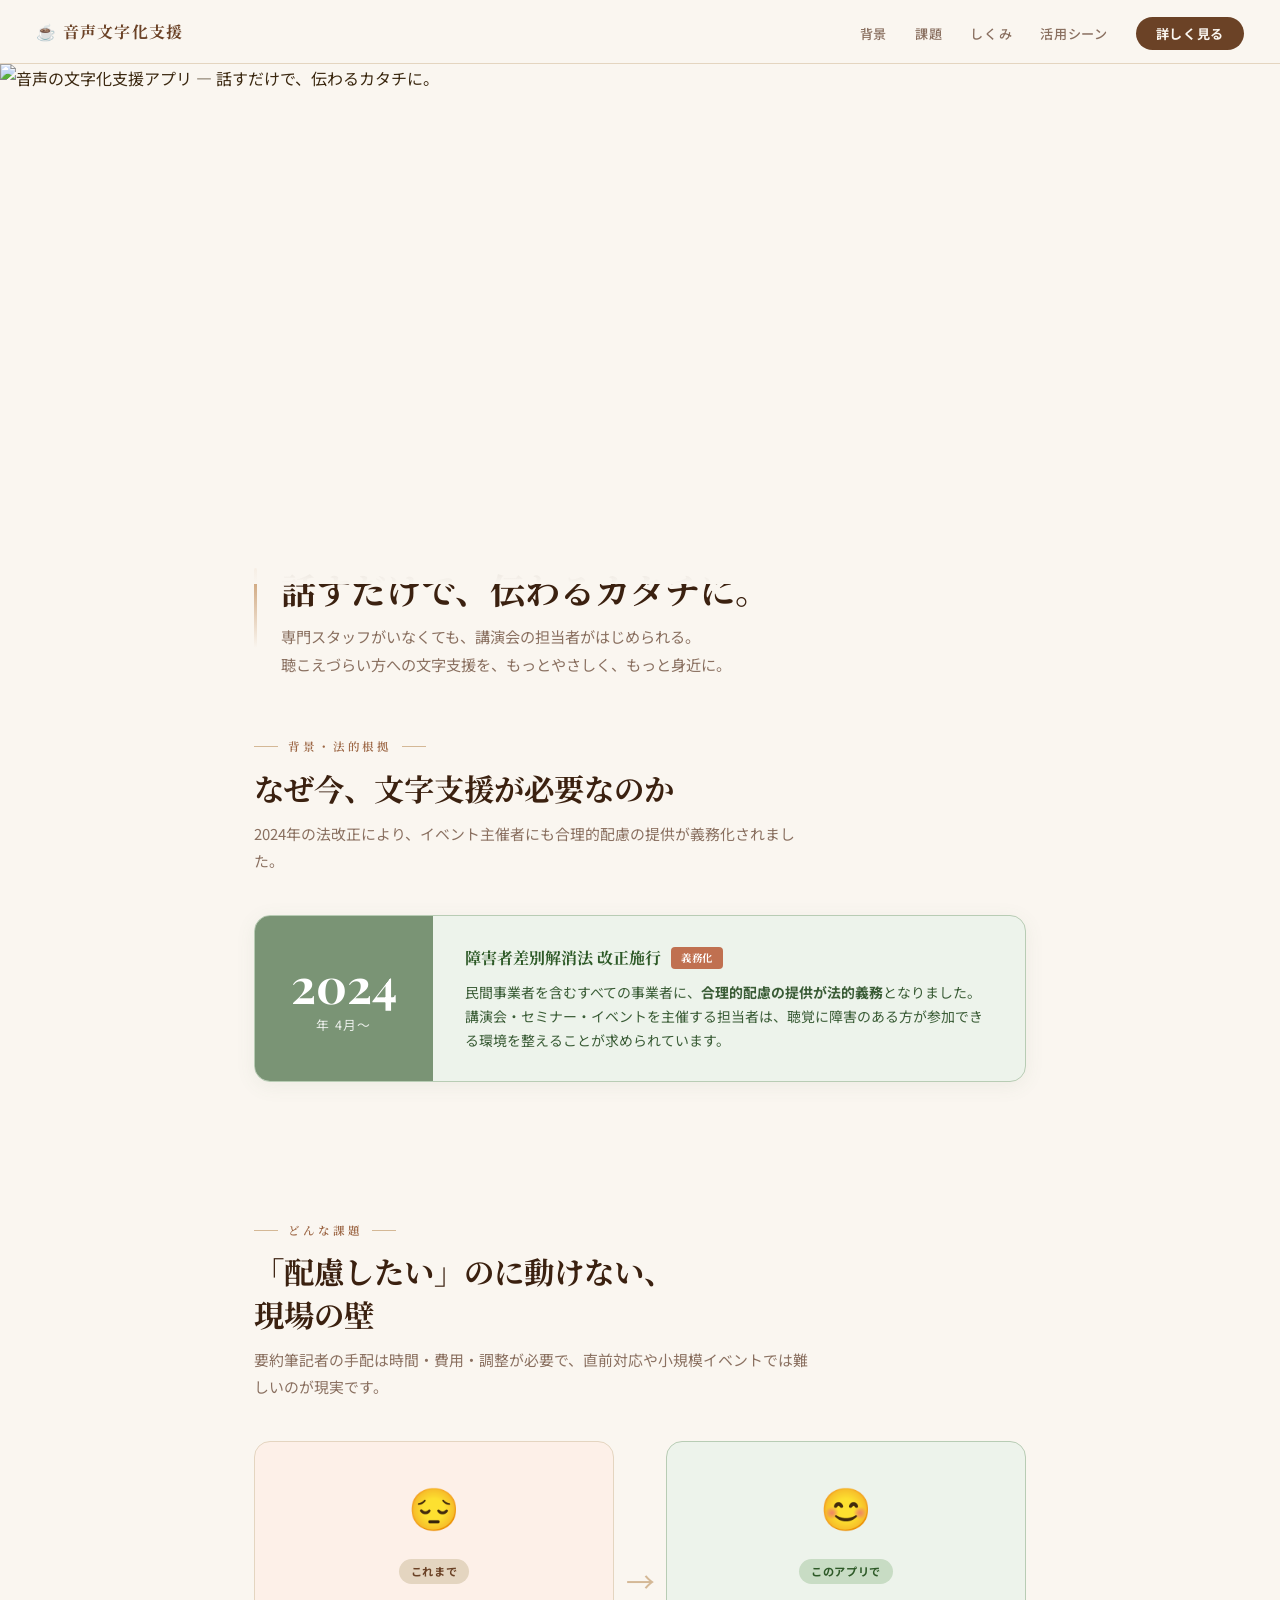
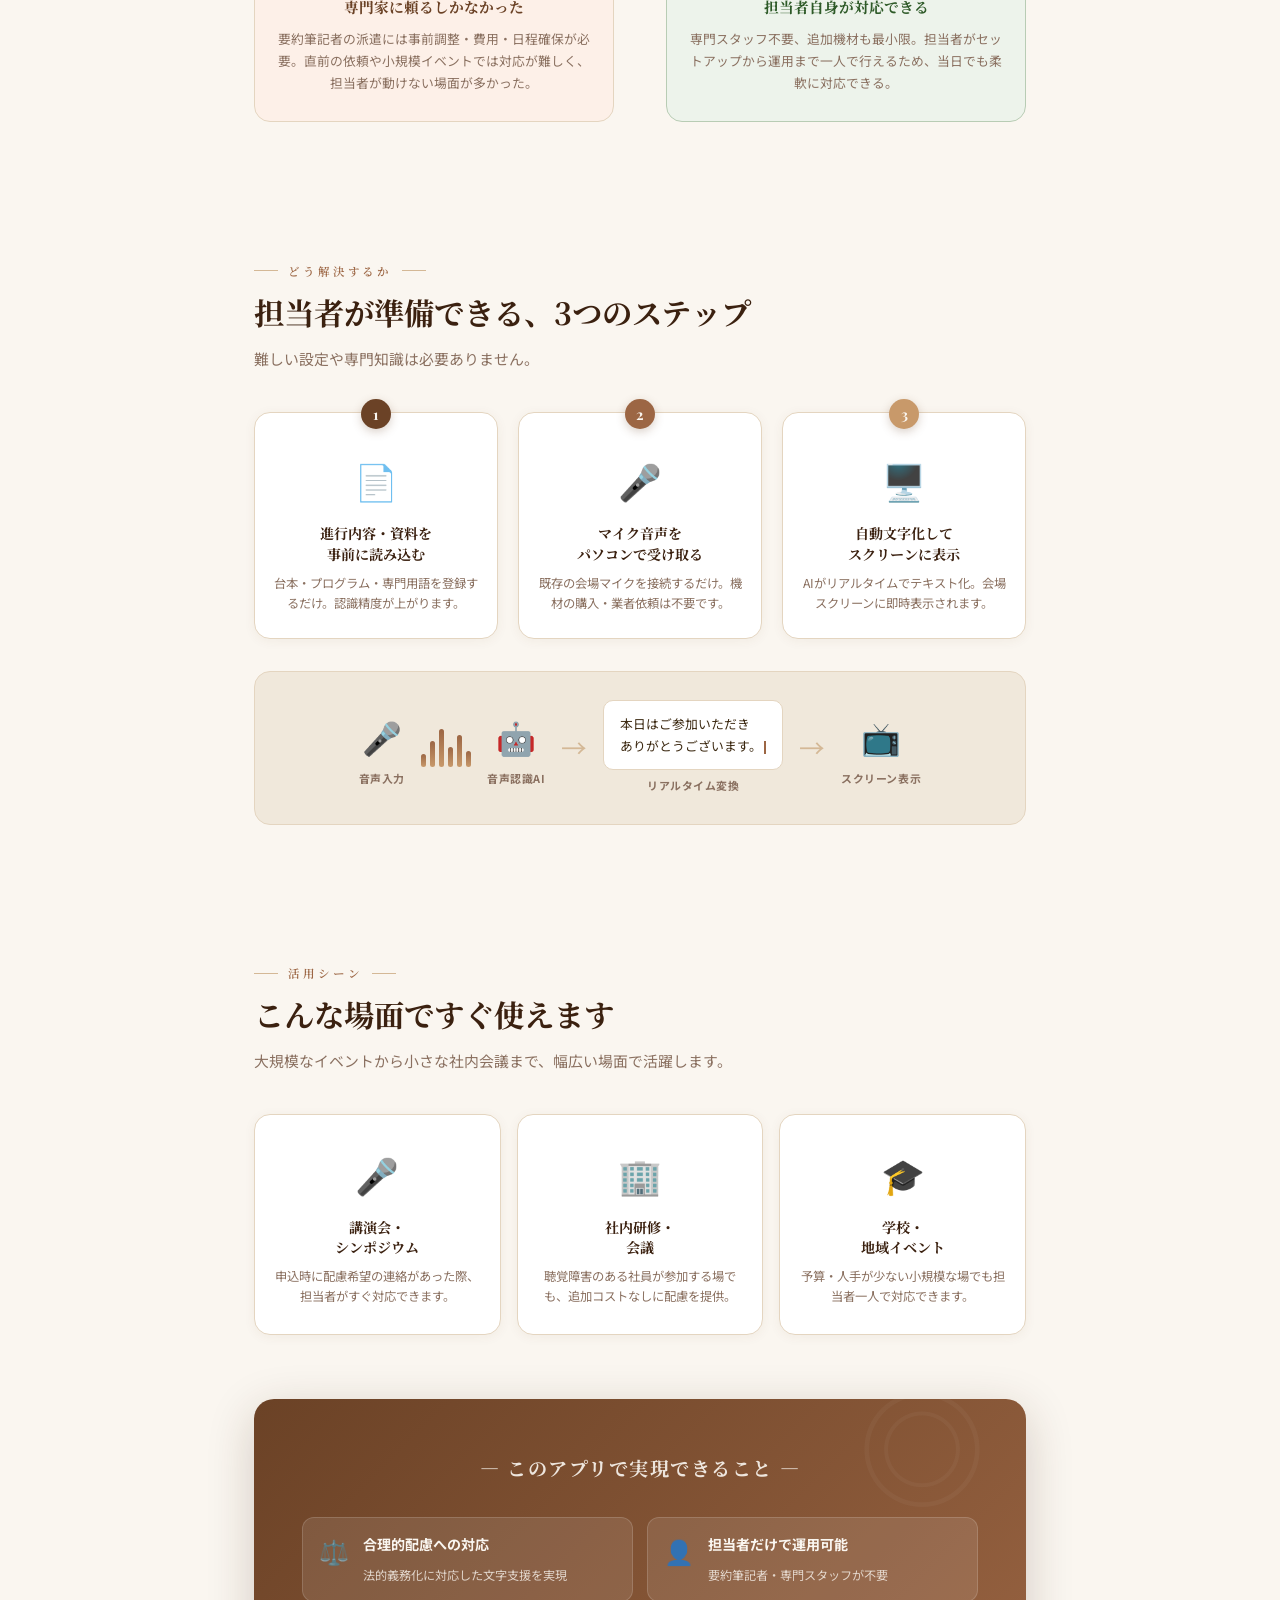
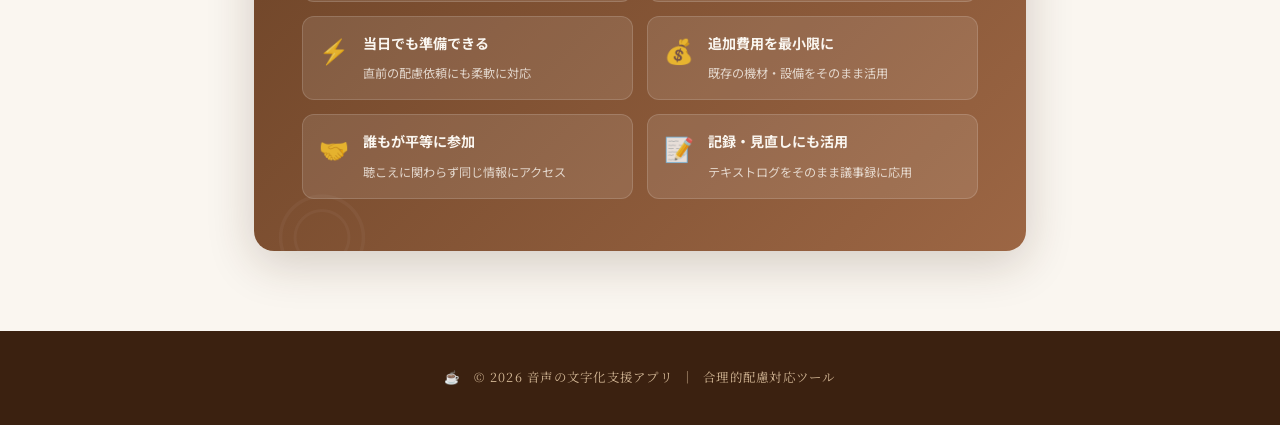
==== index.html @ 854b60ec "Fix: ヒーロー画像を差し替え・高さ制限・キャプション追加でバランス改善" ====
<!DOCTYPE html>
<html lang="ja">
<head>
  <meta charset="UTF-8">
  <meta name="viewport" content="width=device-width, initial-scale=1.0">
  <title>音声の文字化支援アプリ</title>
  <style>
    @import url('https://fonts.googleapis.com/css2?family=Noto+Serif+JP:wght@400;600;700&family=Noto+Sans+JP:wght@400;500;700&family=Playfair+Display:wght@700&display=swap');

    * { margin: 0; padding: 0; box-sizing: border-box; }

    :root {
      --brown:    #6b4226;
      --brown-m:  #9c6644;
      --brown-l:  #c8996a;
      --cream:    #faf6f0;
      --cream-d:  #f0e8db;
      --cream-dd: #e4d5c0;
      --latte:    #d4b896;
      --espresso: #3b2110;
      --sage:     #7a9475;
      --sage-l:   #edf3eb;
      --terracotta: #c07050;
      --text:     #3b2810;
      --sub:      #8a7060;
      --bg:       #faf6f0;
    }

    html { scroll-behavior: smooth; }

    body {
      font-family: 'Noto Sans JP', sans-serif;
      background: var(--bg);
      color: var(--text);
      line-height: 1.75;
    }

    /* ===== ナビ ===== */
    nav {
      position: fixed;
      top: 0; left: 0; right: 0;
      z-index: 100;
      background: rgba(250,246,240,0.92);
      backdrop-filter: blur(12px);
      border-bottom: 1px solid var(--cream-dd);
      padding: 0 36px;
      height: 64px;
      display: flex;
      align-items: center;
      justify-content: space-between;
    }
    .nav-logo {
      font-family: 'Noto Serif JP', serif;
      font-size: 1rem;
      font-weight: 700;
      color: var(--brown);
      letter-spacing: 0.08em;
    }
    .nav-links {
      display: flex;
      gap: 28px;
      list-style: none;
    }
    .nav-links a {
      text-decoration: none;
      font-size: 0.82rem;
      font-weight: 500;
      color: var(--sub);
      letter-spacing: 0.05em;
      transition: color 0.2s;
    }
    .nav-links a:hover { color: var(--brown); }
    .nav-cta {
      background: var(--brown) !important;
      color: var(--cream) !important;
      padding: 7px 20px;
      border-radius: 20px;
      font-weight: 700 !important;
      transition: background 0.2s !important;
    }
    .nav-cta:hover { background: var(--espresso) !important; }

    /* ===== ヒーロー ===== */
    .hero {
      margin-top: 64px;
      position: relative;
      width: 100%;
      max-height: 520px;
      overflow: hidden;
    }
    .hero-img {
      width: 100%;
      height: 520px;
      display: block;
      object-fit: cover;
      object-position: center top;
    }
    .hero::after {
      content: '';
      position: absolute;
      bottom: 0; left: 0; right: 0;
      height: 180px;
      background: linear-gradient(to bottom, transparent 0%, var(--bg) 100%);
      pointer-events: none;
    }

    /* ===== ヒーロー直下のリード文 ===== */
    .hero-caption {
      max-width: 820px;
      margin: -20px auto 0;
      padding: 0 24px 48px;
      display: flex;
      align-items: flex-start;
      gap: 24px;
    }
    .hero-caption-line {
      width: 3px;
      height: 80px;
      background: linear-gradient(180deg, var(--brown-l), transparent);
      flex-shrink: 0;
      margin-top: 4px;
      border-radius: 2px;
    }
    .hero-caption-text {}
    .hero-caption-text h2 {
      font-family: 'Noto Serif JP', serif;
      font-size: clamp(1.5rem, 4vw, 2.2rem);
      font-weight: 700;
      color: var(--espresso);
      line-height: 1.4;
      margin-bottom: 10px;
    }
    .hero-caption-text p {
      font-size: 0.95rem;
      color: var(--sub);
      line-height: 1.8;
      max-width: 540px;
    }

    /* ===== コーヒーリング 区切り ===== */
    .divider {
      text-align: center;
      margin: 0 auto 8px;
      color: var(--latte);
      font-size: 1.4rem;
      letter-spacing: 0.5em;
    }

    /* ===== セクション共通 ===== */
    section {
      max-width: 820px;
      margin: 0 auto;
      padding: 64px 24px;
    }
    .section-eyebrow {
      display: inline-flex;
      align-items: center;
      gap: 10px;
      font-family: 'Noto Serif JP', serif;
      font-size: 0.72rem;
      font-weight: 600;
      letter-spacing: 0.25em;
      color: var(--brown-m);
      margin-bottom: 10px;
    }
    .section-eyebrow::before,
    .section-eyebrow::after {
      content: '';
      display: block;
      width: 24px; height: 1px;
      background: var(--latte);
    }
    .section-title {
      font-family: 'Noto Serif JP', serif;
      font-size: clamp(1.4rem, 3vw, 1.9rem);
      font-weight: 700;
      line-height: 1.4;
      margin-bottom: 12px;
      color: var(--espresso);
    }
    .section-lead {
      font-size: 0.93rem;
      color: var(--sub);
      max-width: 560px;
      margin-bottom: 40px;
      line-height: 1.8;
    }

    /* ===== 法律バナー ===== */
    #law { padding-top: 0; }

    .law-banner {
      background: var(--sage-l);
      border: 1.5px solid #b8ccb4;
      border-radius: 16px;
      overflow: hidden;
      display: flex;
      box-shadow: 0 4px 20px rgba(90,110,85,0.08);
    }
    .law-year {
      background: var(--sage);
      color: #fff;
      padding: 32px 36px;
      text-align: center;
      flex-shrink: 0;
      display: flex;
      flex-direction: column;
      align-items: center;
      justify-content: center;
    }
    .law-year .yr { font-family: 'Playfair Display', serif; font-size: 3rem; font-weight: 700; line-height: 1; }
    .law-year .mo { font-size: 0.8rem; opacity: 0.85; margin-top: 6px; letter-spacing: 0.1em; }
    .law-body { padding: 28px 32px; }
    .law-body h3 {
      font-family: 'Noto Serif JP', serif;
      font-size: 1rem;
      font-weight: 700;
      color: #2e5a28;
      margin-bottom: 8px;
      display: flex;
      align-items: center;
      gap: 10px;
      flex-wrap: wrap;
    }
    .badge {
      display: inline-block;
      background: var(--terracotta);
      color: #fff;
      font-size: 0.65rem;
      font-weight: 700;
      padding: 2px 10px;
      border-radius: 4px;
      letter-spacing: 0.05em;
    }
    .law-body p { font-size: 0.87rem; color: #3a5c36; line-height: 1.75; }

    /* ===== 課題 比較 ===== */
    .compare-wrap {
      display: grid;
      grid-template-columns: 1fr 52px 1fr;
      align-items: center;
    }
    .cmp-box {
      border-radius: 16px;
      padding: 28px 22px;
      text-align: center;
    }
    .cmp-box.before {
      background: #fdf0e8;
      border: 1.5px solid var(--cream-dd);
    }
    .cmp-box.after {
      background: var(--sage-l);
      border: 1.5px solid #b8ccb4;
    }
    .cmp-box .icon { font-size: 2.6rem; margin-bottom: 12px; }
    .cmp-tag {
      display: inline-block;
      font-size: 0.7rem;
      font-weight: 700;
      padding: 3px 12px;
      border-radius: 20px;
      margin-bottom: 10px;
      letter-spacing: 0.05em;
    }
    .cmp-box.before .cmp-tag { background: var(--cream-dd); color: var(--brown); }
    .cmp-box.after  .cmp-tag { background: #c8dcc4; color: #2e5a28; }
    .cmp-box h3 {
      font-family: 'Noto Serif JP', serif;
      font-size: 0.92rem;
      font-weight: 700;
      margin-bottom: 8px;
    }
    .cmp-box.before h3 { color: var(--brown); }
    .cmp-box.after  h3 { color: #2e5a28; }
    .cmp-box p { font-size: 0.8rem; color: var(--sub); line-height: 1.7; }
    .cmp-arrow { text-align: center; font-size: 1.8rem; color: var(--latte); }

    /* ===== 3ステップ ===== */
    .steps {
      display: grid;
      grid-template-columns: repeat(3, 1fr);
      gap: 20px;
      margin-bottom: 32px;
    }
    .step-card {
      background: #fff;
      border: 1px solid var(--cream-dd);
      border-radius: 16px;
      padding: 32px 18px 24px;
      text-align: center;
      position: relative;
      box-shadow: 0 2px 12px rgba(107,66,38,0.06);
    }
    .step-num {
      position: absolute;
      top: -14px; left: 50%;
      transform: translateX(-50%);
      width: 30px; height: 30px;
      border-radius: 50%;
      background: var(--brown);
      color: var(--cream);
      display: flex; align-items: center; justify-content: center;
      font-family: 'Playfair Display', serif;
      font-size: 0.9rem;
      font-weight: 700;
      box-shadow: 0 3px 10px rgba(107,66,38,0.25);
    }
    .step-card.s2 .step-num { background: var(--brown-m); }
    .step-card.s3 .step-num { background: var(--brown-l); }
    .step-card .s-icon { font-size: 2.2rem; margin: 4px 0 12px; }
    .step-card h3 {
      font-family: 'Noto Serif JP', serif;
      font-size: 0.88rem;
      font-weight: 700;
      line-height: 1.5;
      margin-bottom: 8px;
      color: var(--espresso);
    }
    .step-card p { font-size: 0.77rem; color: var(--sub); line-height: 1.65; }

    /* 音声→テキスト ビジュアル */
    .voice-visual {
      background: var(--cream-d);
      border-radius: 16px;
      padding: 28px 20px;
      display: flex;
      align-items: center;
      justify-content: center;
      gap: 16px;
      border: 1px solid var(--cream-dd);
      flex-wrap: wrap;
    }
    .vv-block { text-align: center; }
    .vv-block .v-icon { font-size: 2rem; }
    .vv-label { font-size: 0.68rem; color: var(--sub); margin-top: 5px; font-weight: 700; letter-spacing: 0.05em; }
    .vv-wave {
      display: flex;
      align-items: flex-end;
      gap: 4px;
      height: 38px;
    }
    .vv-wave span {
      display: block; width: 5px;
      border-radius: 3px;
      background: linear-gradient(180deg, var(--brown-m), var(--brown-l));
      animation: wavebar 1.2s ease-in-out infinite;
    }
    .vv-wave span:nth-child(1){height:13px;animation-delay:0s}
    .vv-wave span:nth-child(2){height:26px;animation-delay:.12s}
    .vv-wave span:nth-child(3){height:38px;animation-delay:.24s}
    .vv-wave span:nth-child(4){height:20px;animation-delay:.36s}
    .vv-wave span:nth-child(5){height:32px;animation-delay:.48s}
    .vv-wave span:nth-child(6){height:16px;animation-delay:.60s}
    @keyframes wavebar {
      0%,100%{opacity:.3;transform:scaleY(.5)}
      50%{opacity:1;transform:scaleY(1)}
    }
    .vv-arrow { font-size: 1.6rem; color: var(--latte); }
    .vv-text {
      background: #fff;
      border-radius: 10px;
      padding: 12px 16px;
      border: 1px solid var(--cream-dd);
      font-size: 0.8rem;
      color: var(--text);
      line-height: 1.75;
      text-align: left;
      max-width: 190px;
    }
    .cursor {
      display: inline-block;
      width: 2px; height: 1em;
      background: var(--brown-m);
      margin-left: 2px;
      vertical-align: middle;
      animation: blink 1s step-end infinite;
    }
    @keyframes blink { 0%,100%{opacity:1} 50%{opacity:0} }

    /* ===== 活用シーン ===== */
    .scene-grid {
      display: grid;
      grid-template-columns: repeat(3, 1fr);
      gap: 16px;
    }
    .scene-card {
      background: #fff;
      border-radius: 16px;
      padding: 28px 18px;
      text-align: center;
      border: 1px solid var(--cream-dd);
      box-shadow: 0 2px 12px rgba(107,66,38,0.06);
      transition: transform 0.2s, box-shadow 0.2s;
    }
    .scene-card:hover {
      transform: translateY(-4px);
      box-shadow: 0 8px 28px rgba(107,66,38,0.12);
    }
    .scene-card .sc-icon { font-size: 2.2rem; margin-bottom: 12px; }
    .scene-card h3 {
      font-family: 'Noto Serif JP', serif;
      font-size: 0.88rem;
      font-weight: 700;
      margin-bottom: 8px;
      line-height: 1.45;
      color: var(--espresso);
    }
    .scene-card p { font-size: 0.77rem; color: var(--sub); line-height: 1.65; }

    /* ===== まとめ ===== */
    .summary {
      max-width: 820px;
      margin: 0 auto 80px;
      padding: 0 24px;
    }
    .summary-inner {
      background: linear-gradient(135deg, var(--brown) 0%, var(--brown-m) 100%);
      border-radius: 20px;
      padding: 52px 48px;
      color: var(--cream);
      box-shadow: 0 12px 48px rgba(59,33,16,0.2);
      position: relative;
      overflow: hidden;
    }
    /* コーヒーリング 装飾 */
    .summary-inner::before {
      content: '◎';
      position: absolute;
      top: -20px; right: 40px;
      font-size: 8rem;
      color: rgba(255,255,255,0.04);
      line-height: 1;
    }
    .summary-inner::after {
      content: '◎';
      position: absolute;
      bottom: -30px; left: 20px;
      font-size: 6rem;
      color: rgba(255,255,255,0.04);
      line-height: 1;
    }
    .summary-inner h2 {
      font-family: 'Noto Serif JP', serif;
      font-size: 1.2rem;
      font-weight: 700;
      text-align: center;
      margin-bottom: 32px;
      opacity: 0.9;
      letter-spacing: 0.08em;
    }
    .check-grid {
      display: grid;
      grid-template-columns: 1fr 1fr;
      gap: 14px;
    }
    .check-item {
      display: flex;
      gap: 14px;
      align-items: flex-start;
      background: rgba(255,255,255,0.1);
      border: 1px solid rgba(255,255,255,0.15);
      border-radius: 12px;
      padding: 14px 16px;
      transition: background 0.2s;
    }
    .check-item:hover { background: rgba(255,255,255,0.18); }
    .check-item .ci { font-size: 1.5rem; flex-shrink: 0; }
    .check-item strong { display: block; font-size: 0.88rem; font-weight: 700; margin-bottom: 2px; }
    .check-item span  { font-size: 0.76rem; opacity: 0.78; line-height: 1.55; }

    /* ===== フッター ===== */
    footer {
      background: var(--espresso);
      color: var(--latte);
      text-align: center;
      padding: 36px 20px;
      font-size: 0.78rem;
      letter-spacing: 0.1em;
      font-family: 'Noto Serif JP', serif;
    }

    /* ===== レスポンシブ ===== */
    @media (max-width: 600px) {
      .law-banner { flex-direction: column; }
      .compare-wrap { grid-template-columns: 1fr; }
      .cmp-arrow { transform: rotate(90deg); }
      .steps { grid-template-columns: 1fr; }
      .scene-grid { grid-template-columns: 1fr; }
      .check-grid { grid-template-columns: 1fr; }
      .summary-inner { padding: 36px 20px; }
      .nav-links { display: none; }
    }
  </style>
</head>
<body>

<!-- ナビ -->
<nav>
  <div class="nav-logo">☕ 音声文字化支援</div>
  <ul class="nav-links">
    <li><a href="#law">背景</a></li>
    <li><a href="#problem">課題</a></li>
    <li><a href="#how">しくみ</a></li>
    <li><a href="#scene">活用シーン</a></li>
    <li><a href="#summary" class="nav-cta">詳しく見る</a></li>
  </ul>
</nav>

<!-- ヒーロー画像 -->
<div class="hero">
  <img class="hero-img" src="hero.png" alt="音声の文字化支援アプリ — 話すだけで、伝わるカタチに。">
</div>

<!-- ヒーロー直下リード -->
<div class="hero-caption">
  <div class="hero-caption-line"></div>
  <div class="hero-caption-text">
    <h2>話すだけで、伝わるカタチに。</h2>
    <p>専門スタッフがいなくても、講演会の担当者がはじめられる。<br>聴こえづらい方への文字支援を、もっとやさしく、もっと身近に。</p>
  </div>
</div>

<!-- ① 法律 -->
<section id="law">
  <div class="section-eyebrow">背景・法的根拠</div>
  <h2 class="section-title">なぜ今、文字支援が必要なのか</h2>
  <p class="section-lead">2024年の法改正により、イベント主催者にも合理的配慮の提供が義務化されました。</p>

  <div class="law-banner">
    <div class="law-year">
      <span class="yr">2024</span>
      <span class="mo">年 4月〜</span>
    </div>
    <div class="law-body">
      <h3>障害者差別解消法 改正施行 <span class="badge">義務化</span></h3>
      <p>民間事業者を含むすべての事業者に、<strong>合理的配慮の提供が法的義務</strong>となりました。講演会・セミナー・イベントを主催する担当者は、聴覚に障害のある方が参加できる環境を整えることが求められています。</p>
    </div>
  </div>
</section>

<!-- ② 課題 -->
<section id="problem">
  <div class="section-eyebrow">どんな課題</div>
  <h2 class="section-title">「配慮したい」のに動けない、<br>現場の壁</h2>
  <p class="section-lead">要約筆記者の手配は時間・費用・調整が必要で、直前対応や小規模イベントでは難しいのが現実です。</p>

  <div class="compare-wrap">
    <div class="cmp-box before">
      <div class="icon">😔</div>
      <span class="cmp-tag">これまで</span>
      <h3>専門家に頼るしかなかった</h3>
      <p>要約筆記者の派遣には事前調整・費用・日程確保が必要。直前の依頼や小規模イベントでは対応が難しく、担当者が動けない場面が多かった。</p>
    </div>
    <div class="cmp-arrow">→</div>
    <div class="cmp-box after">
      <div class="icon">😊</div>
      <span class="cmp-tag">このアプリで</span>
      <h3>担当者自身が対応できる</h3>
      <p>専門スタッフ不要、追加機材も最小限。担当者がセットアップから運用まで一人で行えるため、当日でも柔軟に対応できる。</p>
    </div>
  </div>
</section>

<!-- ③ しくみ -->
<section id="how">
  <div class="section-eyebrow">どう解決するか</div>
  <h2 class="section-title">担当者が準備できる、3つのステップ</h2>
  <p class="section-lead">難しい設定や専門知識は必要ありません。</p>

  <div class="steps">
    <div class="step-card s1">
      <div class="step-num">1</div>
      <div class="s-icon">📄</div>
      <h3>進行内容・資料を<br>事前に読み込む</h3>
      <p>台本・プログラム・専門用語を登録するだけ。認識精度が上がります。</p>
    </div>
    <div class="step-card s2">
      <div class="step-num">2</div>
      <div class="s-icon">🎤</div>
      <h3>マイク音声を<br>パソコンで受け取る</h3>
      <p>既存の会場マイクを接続するだけ。機材の購入・業者依頼は不要です。</p>
    </div>
    <div class="step-card s3">
      <div class="step-num">3</div>
      <div class="s-icon">🖥️</div>
      <h3>自動文字化して<br>スクリーンに表示</h3>
      <p>AIがリアルタイムでテキスト化。会場スクリーンに即時表示されます。</p>
    </div>
  </div>

  <div class="voice-visual">
    <div class="vv-block">
      <div class="v-icon">🎤</div>
      <div class="vv-label">音声入力</div>
    </div>
    <div class="vv-wave">
      <span></span><span></span><span></span><span></span><span></span><span></span>
    </div>
    <div class="vv-block">
      <div class="v-icon">🤖</div>
      <div class="vv-label">音声認識AI</div>
    </div>
    <div class="vv-arrow">→</div>
    <div class="vv-block">
      <div class="vv-text">
        本日はご参加いただき<br>ありがとうございます。<span class="cursor"></span>
      </div>
      <div class="vv-label" style="text-align:center;margin-top:6px;">リアルタイム変換</div>
    </div>
    <div class="vv-arrow">→</div>
    <div class="vv-block">
      <div class="v-icon">📺</div>
      <div class="vv-label">スクリーン表示</div>
    </div>
  </div>
</section>

<!-- ④ 活用シーン -->
<section id="scene">
  <div class="section-eyebrow">活用シーン</div>
  <h2 class="section-title">こんな場面ですぐ使えます</h2>
  <p class="section-lead">大規模なイベントから小さな社内会議まで、幅広い場面で活躍します。</p>

  <div class="scene-grid">
    <div class="scene-card">
      <div class="sc-icon">🎤</div>
      <h3>講演会・<br>シンポジウム</h3>
      <p>申込時に配慮希望の連絡があった際、担当者がすぐ対応できます。</p>
    </div>
    <div class="scene-card">
      <div class="sc-icon">🏢</div>
      <h3>社内研修・<br>会議</h3>
      <p>聴覚障害のある社員が参加する場でも、追加コストなしに配慮を提供。</p>
    </div>
    <div class="scene-card">
      <div class="sc-icon">🎓</div>
      <h3>学校・<br>地域イベント</h3>
      <p>予算・人手が少ない小規模な場でも担当者一人で対応できます。</p>
    </div>
  </div>
</section>

<!-- ⑤ まとめ -->
<div class="summary" id="summary">
  <div class="summary-inner">
    <h2>— このアプリで実現できること —</h2>
    <div class="check-grid">
      <div class="check-item">
        <span class="ci">⚖️</span>
        <div>
          <strong>合理的配慮への対応</strong>
          <span>法的義務化に対応した文字支援を実現</span>
        </div>
      </div>
      <div class="check-item">
        <span class="ci">👤</span>
        <div>
          <strong>担当者だけで運用可能</strong>
          <span>要約筆記者・専門スタッフが不要</span>
        </div>
      </div>
      <div class="check-item">
        <span class="ci">⚡</span>
        <div>
          <strong>当日でも準備できる</strong>
          <span>直前の配慮依頼にも柔軟に対応</span>
        </div>
      </div>
      <div class="check-item">
        <span class="ci">💰</span>
        <div>
          <strong>追加費用を最小限に</strong>
          <span>既存の機材・設備をそのまま活用</span>
        </div>
      </div>
      <div class="check-item">
        <span class="ci">🤝</span>
        <div>
          <strong>誰もが平等に参加</strong>
          <span>聴こえに関わらず同じ情報にアクセス</span>
        </div>
      </div>
      <div class="check-item">
        <span class="ci">📝</span>
        <div>
          <strong>記録・見直しにも活用</strong>
          <span>テキストログをそのまま議事録に応用</span>
        </div>
      </div>
    </div>
  </div>
</div>

<footer>
  ☕ &nbsp; © 2026 音声の文字化支援アプリ &nbsp;｜&nbsp; 合理的配慮対応ツール
</footer>

</body>
</html>
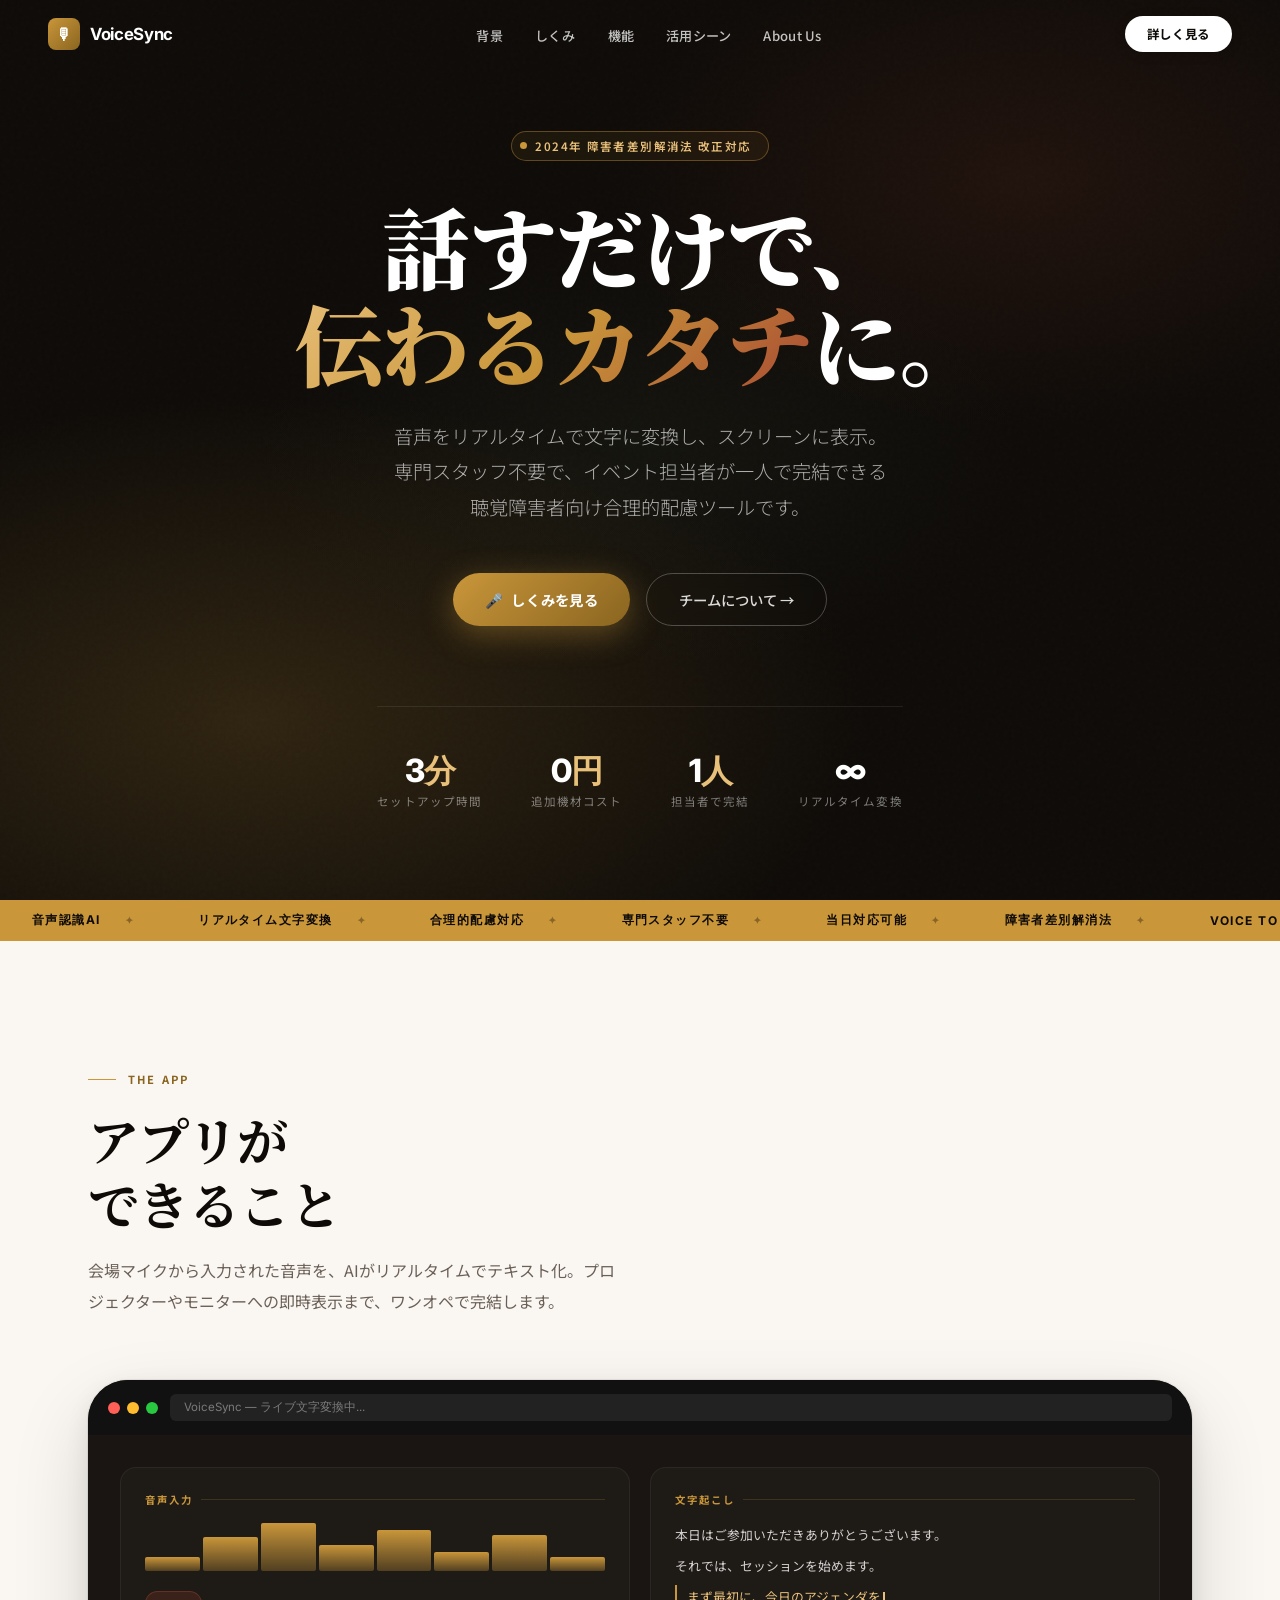
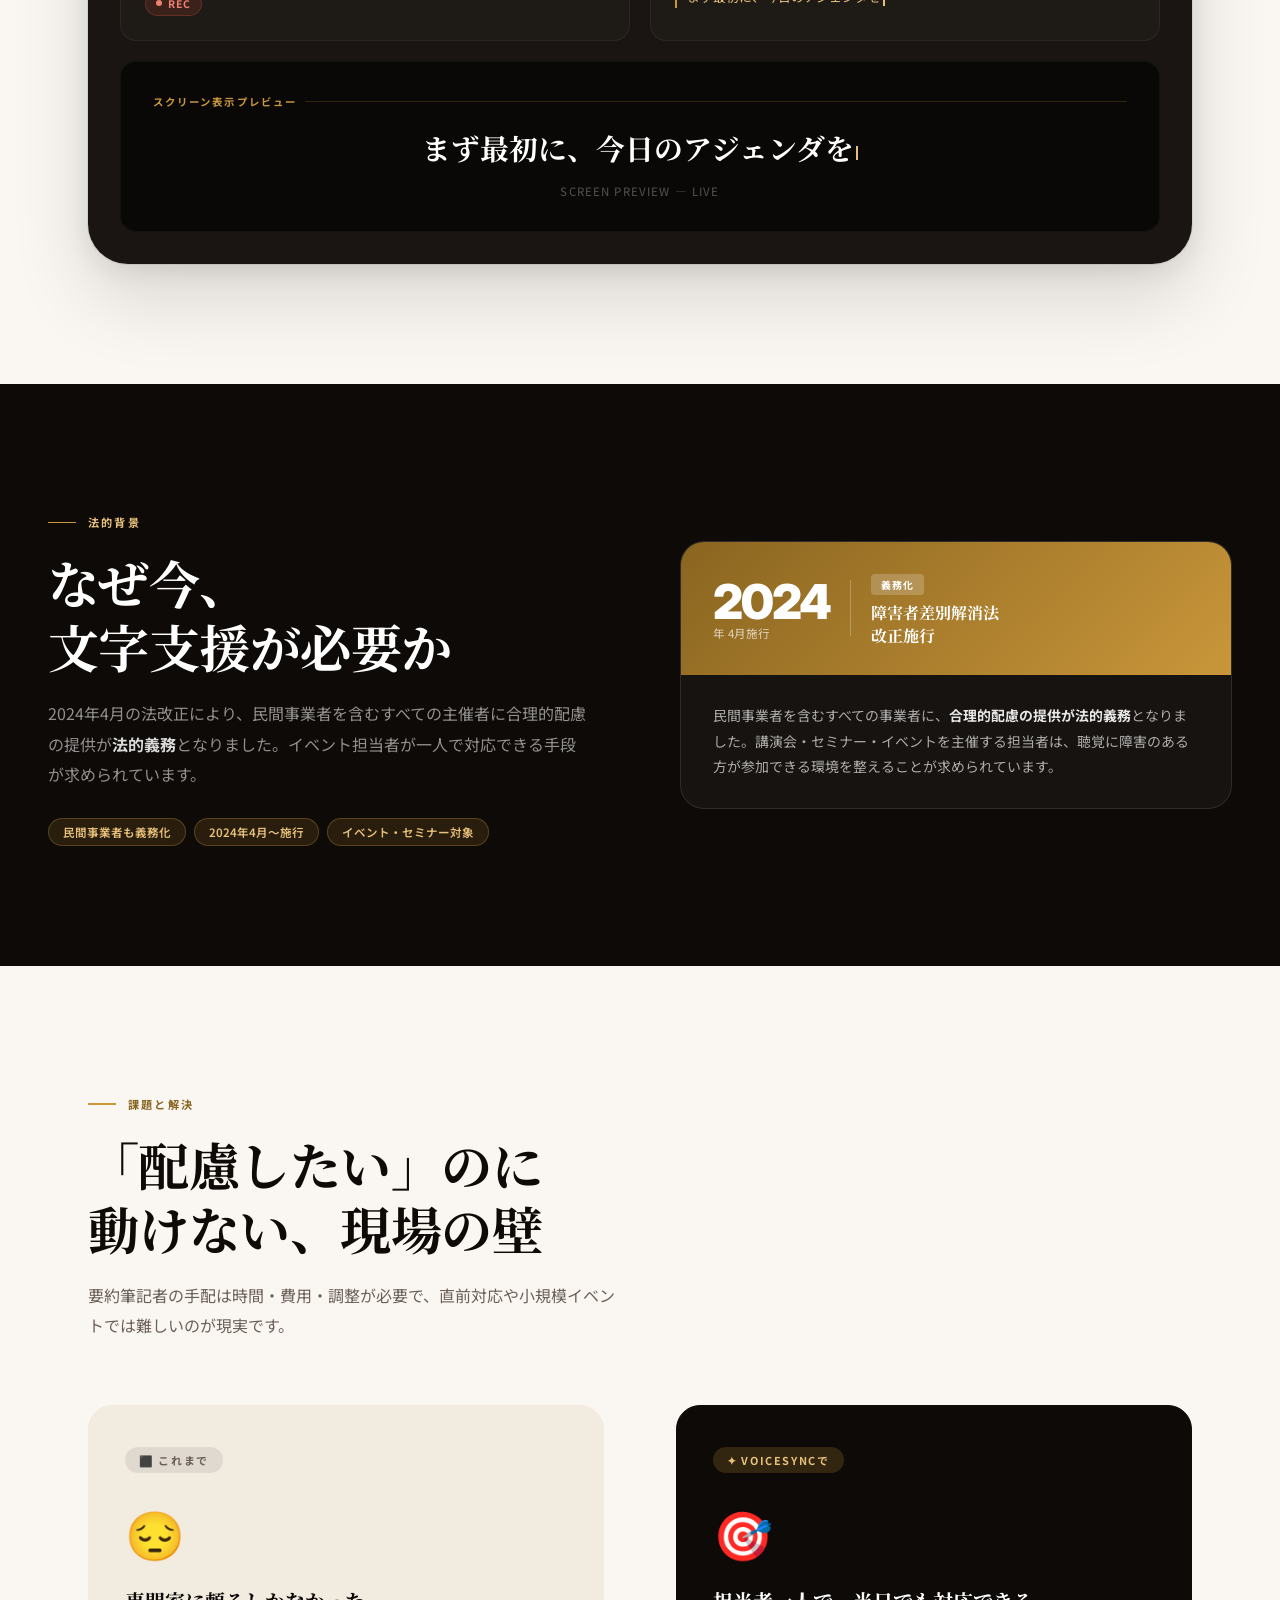
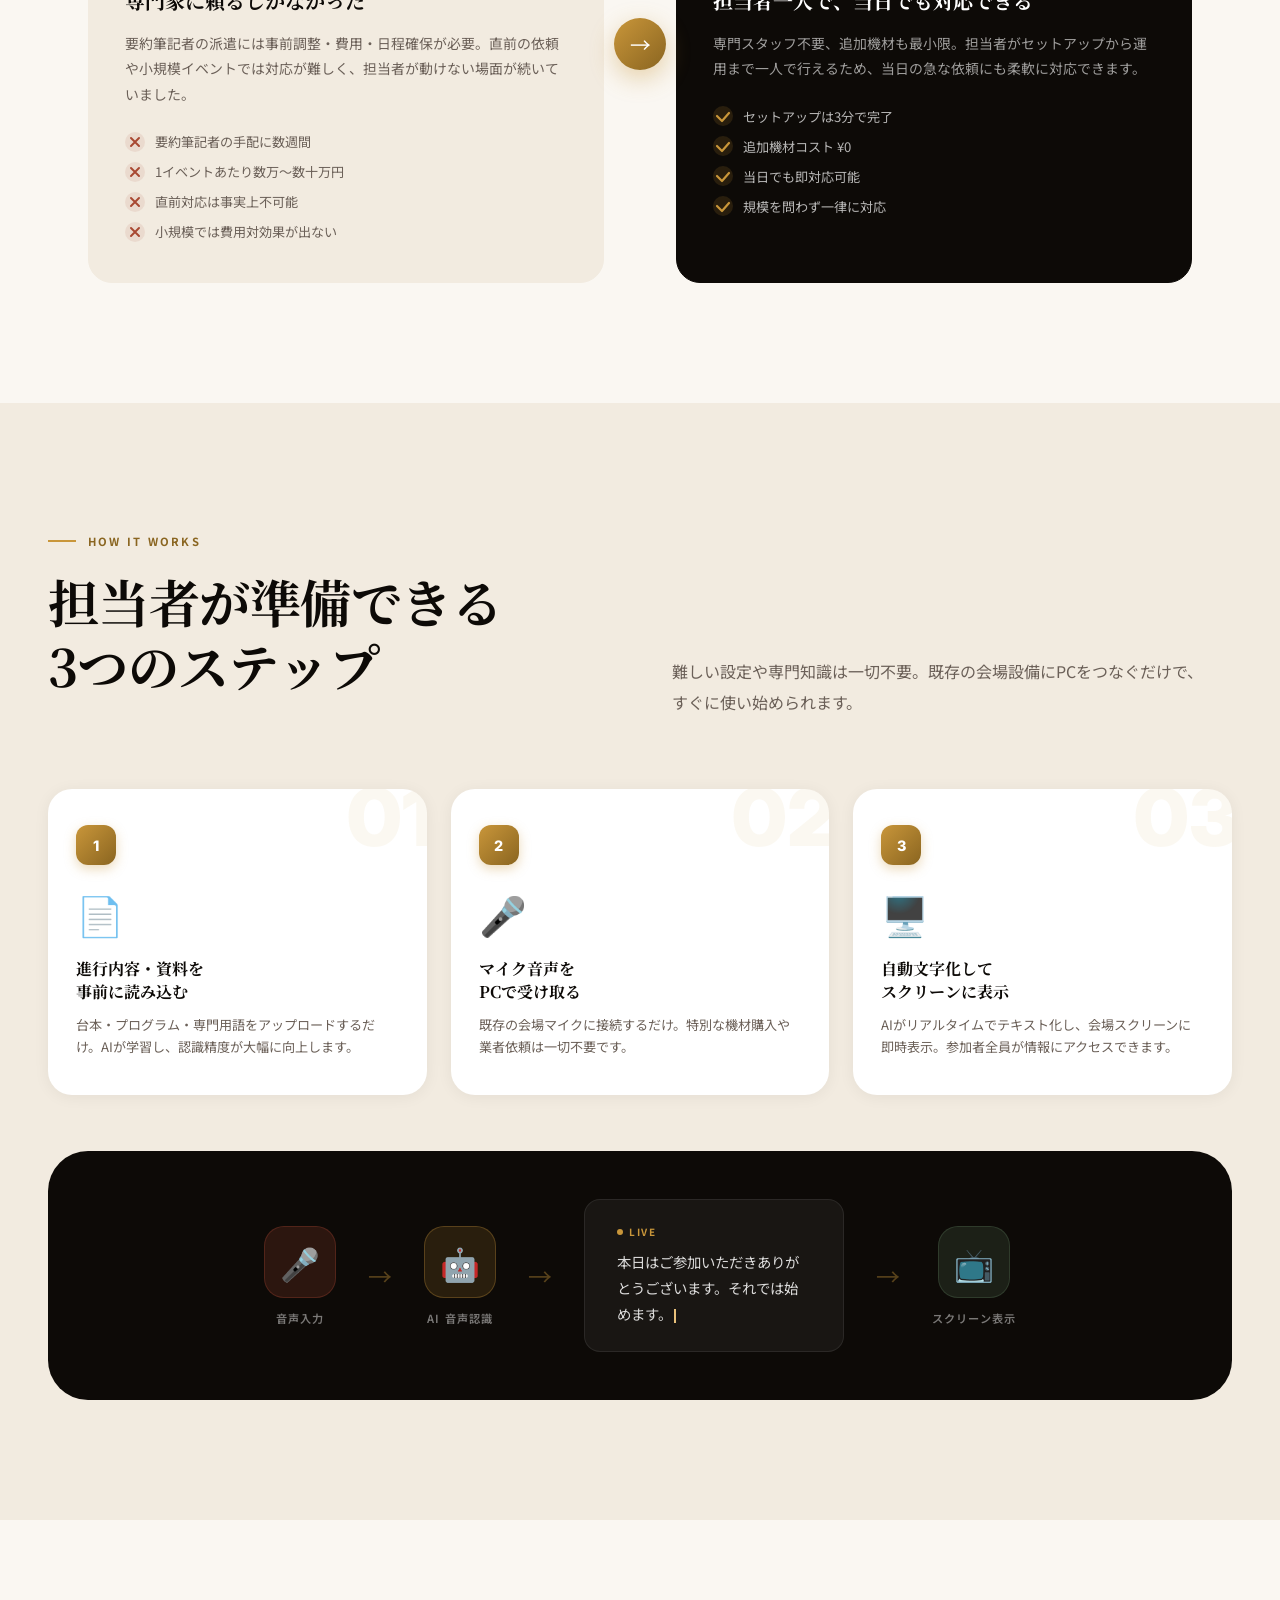
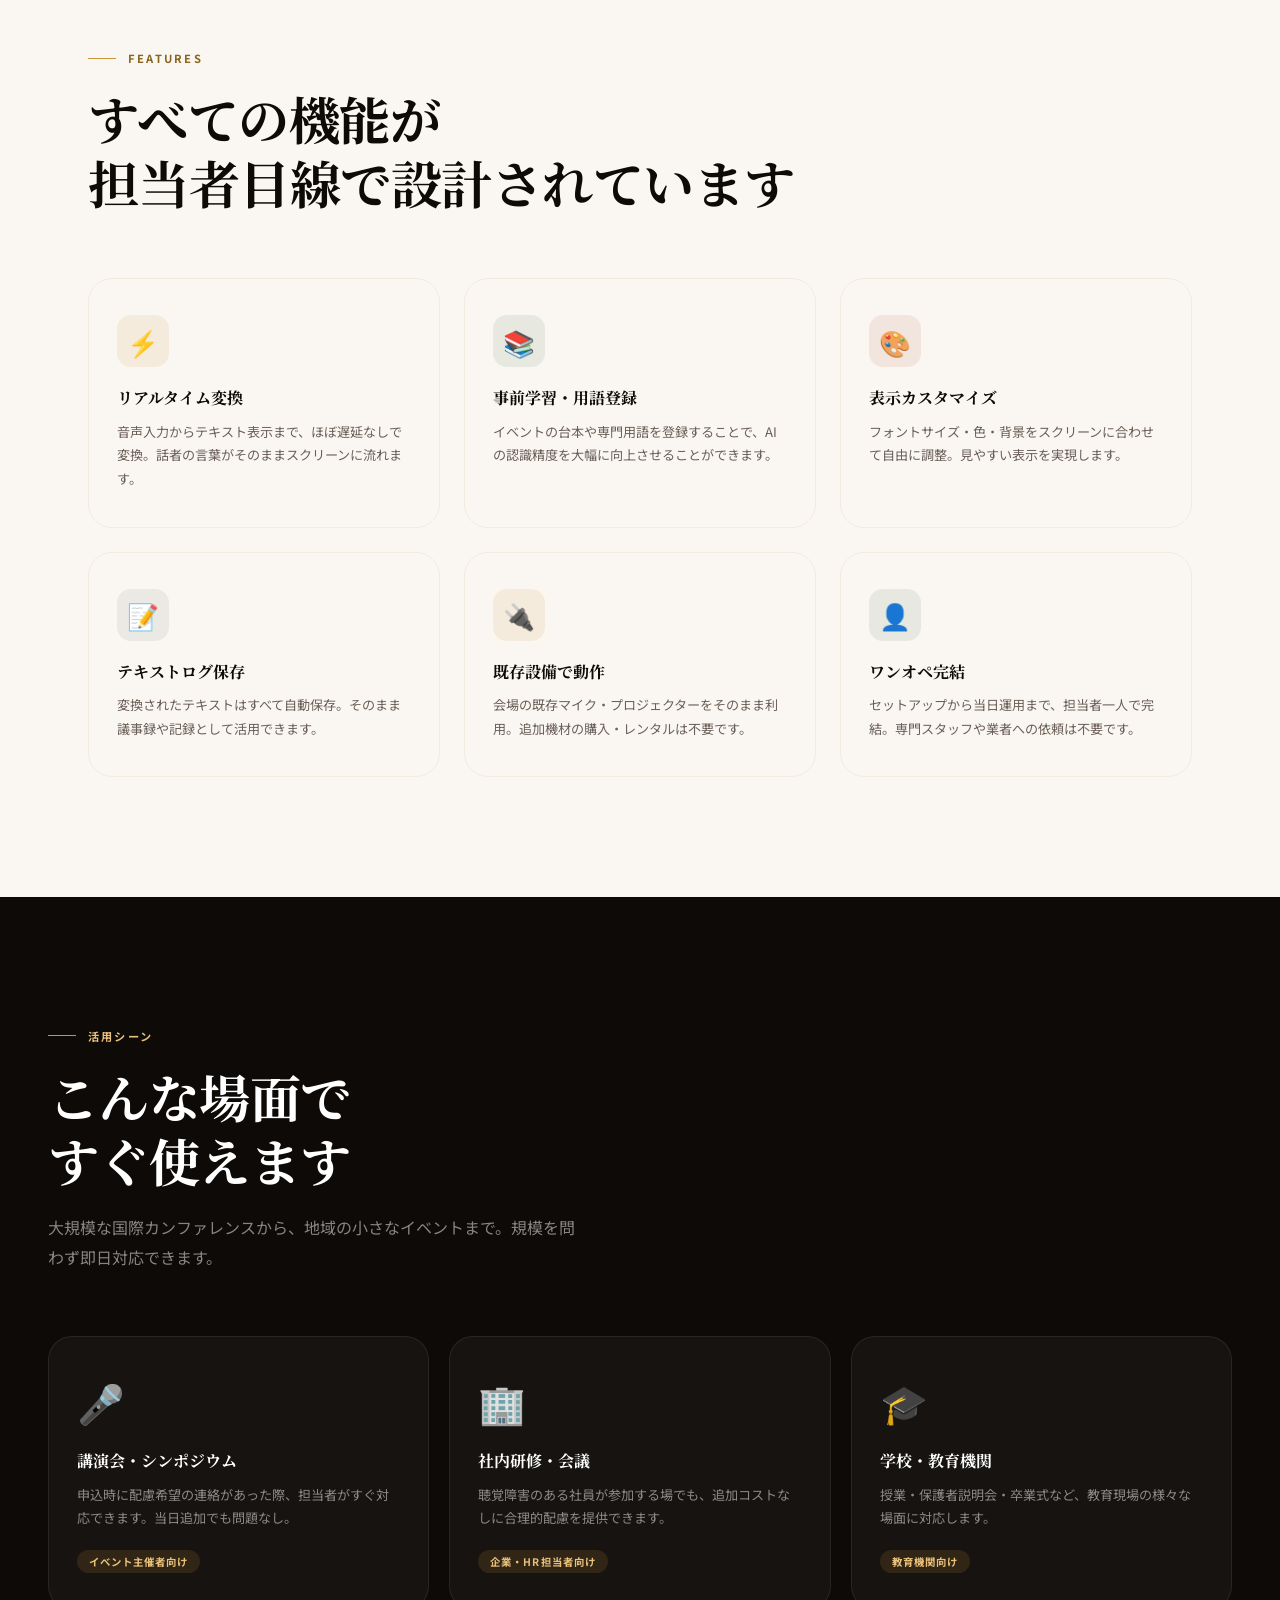
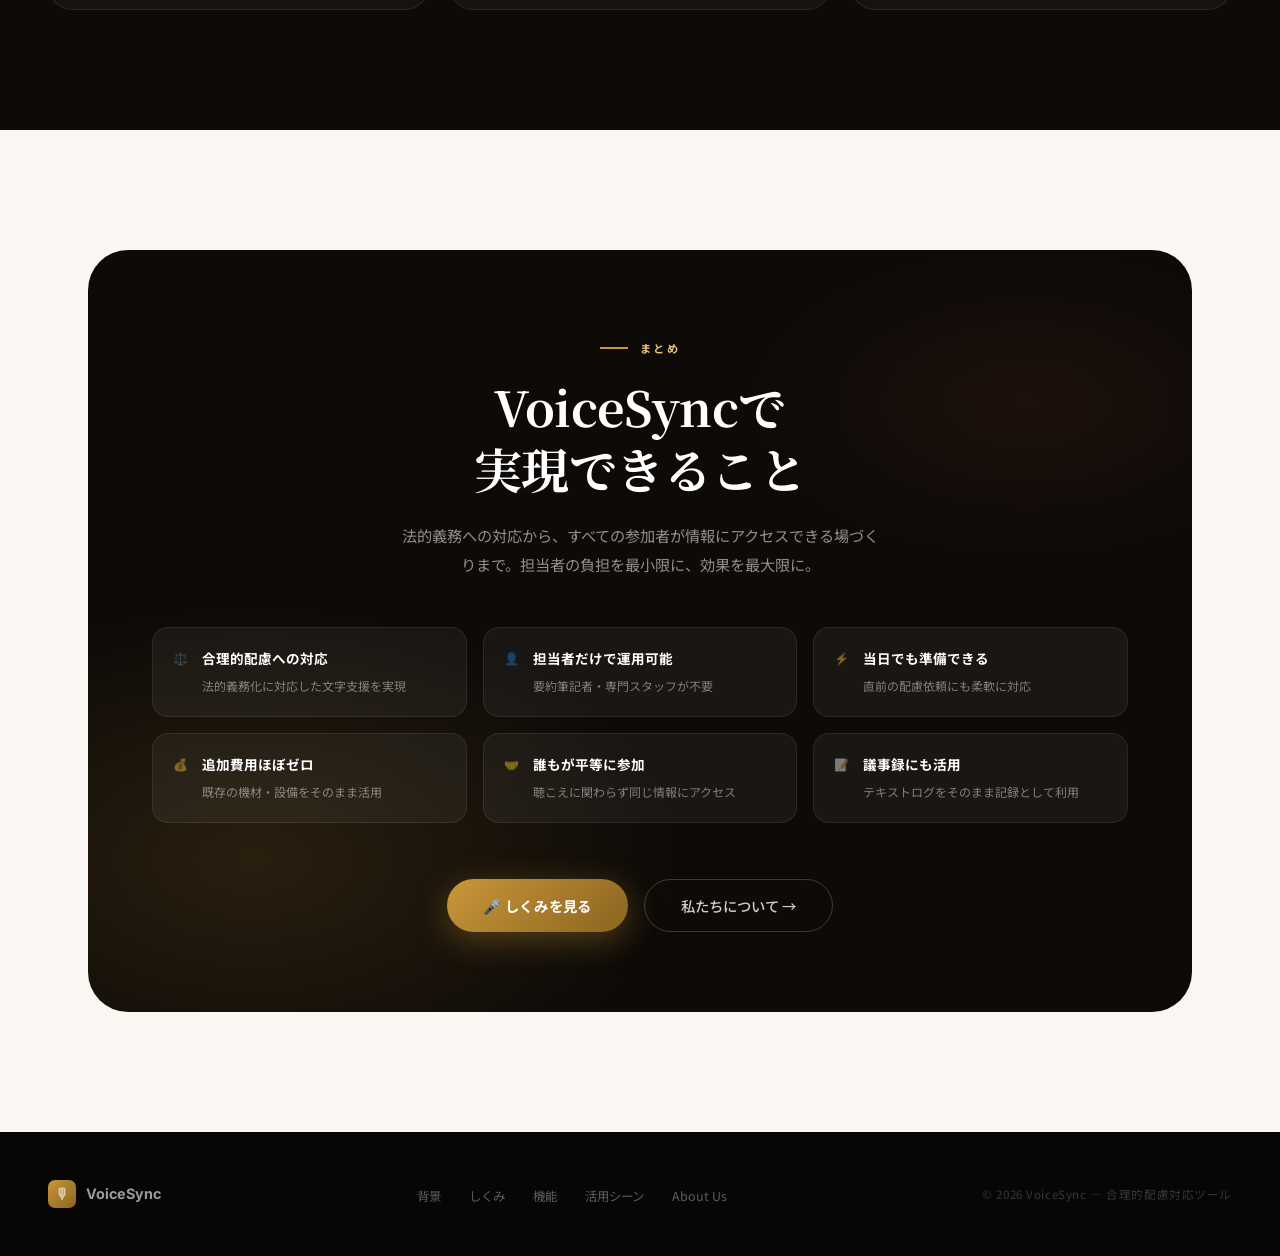
==== commit 5c88e680: "Redesign: premium landing page with app showcase" ====
--- a/index.html
+++ b/index.html
@@ -3,698 +3,1242 @@
 <head>
   <meta charset="UTF-8">
   <meta name="viewport" content="width=device-width, initial-scale=1.0">
-  <title>音声の文字化支援アプリ</title>
+  <title>VoiceSync — 音声文字化支援アプリ</title>
+  <link rel="preconnect" href="https://fonts.googleapis.com">
+  <link href="https://fonts.googleapis.com/css2?family=Noto+Serif+JP:wght@300;400;600;700;900&family=Noto+Sans+JP:wght@300;400;500;700&family=Inter:wght@300;400;500;600;700;800;900&display=swap" rel="stylesheet">
   <style>
-    @import url('https://fonts.googleapis.com/css2?family=Noto+Serif+JP:wght@400;600;700&family=Noto+Sans+JP:wght@400;500;700&family=Playfair+Display:wght@700&display=swap');
-
-    * { margin: 0; padding: 0; box-sizing: border-box; }
+    *, *::before, *::after { margin: 0; padding: 0; box-sizing: border-box; }
 
     :root {
-      --brown:    #6b4226;
-      --brown-m:  #9c6644;
-      --brown-l:  #c8996a;
-      --cream:    #faf6f0;
-      --cream-d:  #f0e8db;
-      --cream-dd: #e4d5c0;
-      --latte:    #d4b896;
-      --espresso: #3b2110;
-      --sage:     #7a9475;
-      --sage-l:   #edf3eb;
-      --terracotta: #c07050;
-      --text:     #3b2810;
-      --sub:      #8a7060;
-      --bg:       #faf6f0;
-    }
-
-    html { scroll-behavior: smooth; }
+      --ink:      #0d0a07;
+      --ink-90:   rgba(13,10,7,0.9);
+      --ink-60:   rgba(13,10,7,0.6);
+      --ink-30:   rgba(13,10,7,0.3);
+      --ink-10:   rgba(13,10,7,0.08);
+      --cream:    #faf7f2;
+      --cream-d:  #f2ebe0;
+      --gold:     #c9963a;
+      --gold-l:   #e8c07a;
+      --gold-d:   #8a6520;
+      --rust:     #a84832;
+      --sage:     #5a7a5a;
+      --sage-l:   #e8f0e8;
+      --white:    #ffffff;
+      --mid:      #6b6058;
+      --r:        16px;
+      --r-lg:     24px;
+      --r-xl:     40px;
+    }
+
+    html { scroll-behavior: smooth; font-size: 16px; }
 
     body {
-      font-family: 'Noto Sans JP', sans-serif;
-      background: var(--bg);
-      color: var(--text);
-      line-height: 1.75;
-    }
-
-    /* ===== ナビ ===== */
+      font-family: 'Noto Sans JP', 'Inter', sans-serif;
+      background: var(--cream);
+      color: var(--ink);
+      overflow-x: hidden;
+      -webkit-font-smoothing: antialiased;
+    }
+
+    /* ==============================
+       NAV
+    ============================== */
     nav {
-      position: fixed;
-      top: 0; left: 0; right: 0;
-      z-index: 100;
-      background: rgba(250,246,240,0.92);
-      backdrop-filter: blur(12px);
-      border-bottom: 1px solid var(--cream-dd);
-      padding: 0 36px;
-      height: 64px;
-      display: flex;
+      position: fixed; top: 0; left: 0; right: 0; z-index: 200;
+      padding: 0 48px;
+      height: 68px;
+      display: flex; align-items: center; justify-content: space-between;
+      transition: background 0.4s, box-shadow 0.4s;
+    }
+    nav.scrolled {
+      background: rgba(250,247,242,0.95);
+      backdrop-filter: blur(20px);
+      box-shadow: 0 1px 0 rgba(13,10,7,0.08);
+    }
+    .nav-logo {
+      display: flex; align-items: center; gap: 10px;
+      font-family: 'Inter', sans-serif;
+      font-size: 1.05rem; font-weight: 700;
+      color: var(--white);
+      text-decoration: none; letter-spacing: -0.02em;
+      transition: color 0.4s;
+    }
+    nav.scrolled .nav-logo { color: var(--ink); }
+    .nav-logo-mark {
+      width: 32px; height: 32px; border-radius: 8px;
+      background: linear-gradient(135deg, var(--gold), var(--gold-d));
+      display: flex; align-items: center; justify-content: center;
+      font-size: 1rem;
+    }
+    .nav-links {
+      display: flex; gap: 32px; list-style: none;
+    }
+    .nav-links a {
+      text-decoration: none; font-size: 0.82rem; font-weight: 500;
+      color: rgba(255,255,255,0.75);
+      letter-spacing: 0.02em; transition: color 0.2s;
+    }
+    .nav-links a:hover { color: var(--white); }
+    nav.scrolled .nav-links a { color: var(--mid); }
+    nav.scrolled .nav-links a:hover { color: var(--ink); }
+    .nav-btn {
+      font-size: 0.78rem; font-weight: 700; letter-spacing: 0.05em;
+      padding: 9px 22px; border-radius: 30px;
+      background: var(--white); color: var(--ink);
+      text-decoration: none; transition: all 0.2s;
+      box-shadow: 0 2px 12px rgba(0,0,0,0.15);
+    }
+    nav.scrolled .nav-btn {
+      background: var(--ink); color: var(--cream);
+    }
+    .nav-btn:hover { transform: translateY(-1px); box-shadow: 0 6px 20px rgba(0,0,0,0.2); }
+
+    /* ==============================
+       HERO
+    ============================== */
+    .hero {
+      min-height: 100vh;
+      background: var(--ink);
+      display: flex; flex-direction: column;
+      justify-content: center; align-items: center;
+      text-align: center;
+      padding: 120px 32px 80px;
+      position: relative; overflow: hidden;
+    }
+    .hero-bg {
+      position: absolute; inset: 0;
+      background:
+        radial-gradient(ellipse 80% 60% at 20% 80%, rgba(201,150,58,0.18) 0%, transparent 60%),
+        radial-gradient(ellipse 60% 50% at 80% 20%, rgba(168,72,50,0.12) 0%, transparent 55%),
+        radial-gradient(ellipse 50% 40% at 50% 50%, rgba(90,122,90,0.08) 0%, transparent 60%);
+    }
+    .hero-noise {
+      position: absolute; inset: 0;
+      background-image: url("data:image/svg+xml,%3Csvg viewBox='0 0 256 256' xmlns='http://www.w3.org/2000/svg'%3E%3Cfilter id='n'%3E%3CfeTurbulence type='fractalNoise' baseFrequency='0.9' numOctaves='4' stitchTiles='stitch'/%3E%3C/filter%3E%3Crect width='100%25' height='100%25' filter='url(%23n)' opacity='0.04'/%3E%3C/svg%3E");
+      opacity: 0.6; pointer-events: none;
+    }
+    .hero-badge {
+      display: inline-flex; align-items: center; gap: 8px;
+      border: 1px solid rgba(201,150,58,0.4);
+      border-radius: 30px; padding: 6px 16px 6px 8px;
+      margin-bottom: 36px;
+      background: rgba(201,150,58,0.08);
+      backdrop-filter: blur(8px);
+    }
+    .hero-badge-dot {
+      width: 7px; height: 7px; border-radius: 50%;
+      background: var(--gold); animation: pulse 2s ease-in-out infinite;
+    }
+    @keyframes pulse { 0%,100%{opacity:1;transform:scale(1)} 50%{opacity:0.5;transform:scale(0.8)} }
+    .hero-badge span {
+      font-size: 0.72rem; font-weight: 600; letter-spacing: 0.12em;
+      color: var(--gold-l); text-transform: uppercase;
+    }
+    .hero-title {
+      font-family: 'Noto Serif JP', serif;
+      font-size: clamp(2.6rem, 7vw, 5.5rem);
+      font-weight: 900; line-height: 1.1;
+      color: var(--white); letter-spacing: -0.02em;
+      margin-bottom: 28px;
+      position: relative; z-index: 1;
+    }
+    .hero-title em {
+      font-style: normal;
+      background: linear-gradient(135deg, var(--gold-l) 0%, var(--gold) 50%, var(--rust) 100%);
+      -webkit-background-clip: text; -webkit-text-fill-color: transparent;
+      background-clip: text;
+    }
+    .hero-sub {
+      font-size: clamp(1rem, 2vw, 1.2rem); font-weight: 300;
+      color: rgba(255,255,255,0.65); line-height: 1.85;
+      max-width: 560px; margin: 0 auto 48px;
+      position: relative; z-index: 1;
+    }
+    .hero-actions {
+      display: flex; gap: 16px; justify-content: center; flex-wrap: wrap;
+      position: relative; z-index: 1; margin-bottom: 80px;
+    }
+    .btn-primary {
+      display: inline-flex; align-items: center; gap: 8px;
+      background: linear-gradient(135deg, var(--gold) 0%, var(--gold-d) 100%);
+      color: var(--white); font-size: 0.9rem; font-weight: 700;
+      padding: 15px 32px; border-radius: 50px; text-decoration: none;
+      box-shadow: 0 8px 32px rgba(201,150,58,0.4);
+      transition: all 0.25s; letter-spacing: 0.02em;
+    }
+    .btn-primary:hover { transform: translateY(-2px); box-shadow: 0 12px 40px rgba(201,150,58,0.5); }
+    .btn-ghost {
+      display: inline-flex; align-items: center; gap: 8px;
+      border: 1px solid rgba(255,255,255,0.25);
+      color: rgba(255,255,255,0.85); font-size: 0.9rem; font-weight: 500;
+      padding: 15px 32px; border-radius: 50px; text-decoration: none;
+      backdrop-filter: blur(8px);
+      transition: all 0.25s;
+    }
+    .btn-ghost:hover { border-color: rgba(255,255,255,0.5); color: var(--white); }
+    .hero-stats {
+      display: flex; gap: 48px; justify-content: center;
+      position: relative; z-index: 1;
+      padding-top: 48px;
+      border-top: 1px solid rgba(255,255,255,0.08);
+    }
+    .hero-stat { text-align: center; }
+    .hero-stat-num {
+      font-family: 'Inter', sans-serif;
+      font-size: 2rem; font-weight: 800; color: var(--white);
+      letter-spacing: -0.04em; line-height: 1;
+      margin-bottom: 6px;
+    }
+    .hero-stat-num span { color: var(--gold-l); }
+    .hero-stat-label {
+      font-size: 0.72rem; color: rgba(255,255,255,0.45);
+      letter-spacing: 0.1em; text-transform: uppercase;
+    }
+
+    /* ==============================
+       TICKER
+    ============================== */
+    .ticker-wrap {
+      background: var(--gold);
+      padding: 12px 0; overflow: hidden;
+    }
+    .ticker {
+      display: flex; gap: 0;
+      animation: ticker 28s linear infinite;
+      white-space: nowrap;
+    }
+    .ticker-item {
+      display: flex; align-items: center; gap: 24px;
+      padding: 0 32px;
+      font-family: 'Inter', sans-serif;
+      font-size: 0.75rem; font-weight: 700;
+      letter-spacing: 0.12em; text-transform: uppercase;
+      color: var(--ink);
+    }
+    .ticker-sep { color: rgba(13,10,7,0.35); font-size: 0.6rem; }
+    @keyframes ticker { from{transform:translateX(0)} to{transform:translateX(-50%)} }
+
+    /* ==============================
+       APP SHOWCASE
+    ============================== */
+    .app-section {
+      padding: 120px 48px;
+      max-width: 1200px; margin: 0 auto;
+    }
+    .eyebrow {
+      display: inline-flex; align-items: center; gap: 12px;
+      font-size: 0.7rem; font-weight: 700; letter-spacing: 0.2em;
+      text-transform: uppercase; color: var(--gold-d);
+      margin-bottom: 20px;
+    }
+    .eyebrow::before {
+      content: ''; display: block; width: 28px; height: 1.5px;
+      background: var(--gold);
+    }
+    .section-h {
+      font-family: 'Noto Serif JP', serif;
+      font-size: clamp(2rem, 4vw, 3.2rem); font-weight: 700;
+      line-height: 1.25; color: var(--ink);
+      letter-spacing: -0.01em; margin-bottom: 20px;
+    }
+    .section-p {
+      font-size: 1rem; color: var(--mid); line-height: 1.9;
+      max-width: 540px;
+    }
+
+    /* App mockup window */
+    .app-mockup {
+      margin-top: 64px;
+      border-radius: var(--r-xl);
+      overflow: hidden;
+      box-shadow:
+        0 0 0 1px rgba(13,10,7,0.07),
+        0 32px 80px rgba(13,10,7,0.14),
+        0 8px 24px rgba(13,10,7,0.08);
+      background: #1a1512;
+    }
+    .app-topbar {
+      background: #111;
+      padding: 14px 20px;
+      display: flex; align-items: center; gap: 12px;
+    }
+    .app-dots { display: flex; gap: 7px; }
+    .app-dots span {
+      width: 12px; height: 12px; border-radius: 50%;
+    }
+    .app-dots span:nth-child(1){ background:#ff5f57; }
+    .app-dots span:nth-child(2){ background:#febc2e; }
+    .app-dots span:nth-child(3){ background:#28c840; }
+    .app-url-bar {
+      flex: 1; background: #222; border-radius: 6px;
+      padding: 6px 14px; font-size: 0.72rem;
+      color: rgba(255,255,255,0.4); font-family: 'Inter', monospace;
+    }
+    .app-body {
+      padding: 32px;
+      display: grid; grid-template-columns: 1fr 1fr; gap: 20px;
+    }
+    .app-panel {
+      background: #1e1a16; border-radius: 16px; padding: 24px;
+      border: 1px solid rgba(255,255,255,0.06);
+    }
+    .app-panel-label {
+      font-size: 0.65rem; font-weight: 700; letter-spacing: 0.2em;
+      text-transform: uppercase; color: var(--gold);
+      margin-bottom: 16px;
+      display: flex; align-items: center; gap: 8px;
+    }
+    .app-panel-label::after {
+      content: ''; flex: 1; height: 1px;
+      background: rgba(201,150,58,0.2);
+    }
+    .app-waveform {
+      display: flex; align-items: flex-end; gap: 3px; height: 48px;
+      margin-bottom: 16px;
+    }
+    .app-waveform span {
+      display: block; flex: 1; border-radius: 2px;
+      background: linear-gradient(180deg, var(--gold), rgba(201,150,58,0.3));
+      animation: wave 1.4s ease-in-out infinite;
+    }
+    .app-waveform span:nth-child(1){height:30%;animation-delay:0s}
+    .app-waveform span:nth-child(2){height:70%;animation-delay:.1s}
+    .app-waveform span:nth-child(3){height:100%;animation-delay:.2s}
+    .app-waveform span:nth-child(4){height:55%;animation-delay:.3s}
+    .app-waveform span:nth-child(5){height:85%;animation-delay:.4s}
+    .app-waveform span:nth-child(6){height:40%;animation-delay:.5s}
+    .app-waveform span:nth-child(7){height:75%;animation-delay:.6s}
+    .app-waveform span:nth-child(8){height:30%;animation-delay:.7s}
+    @keyframes wave {
+      0%,100%{opacity:.3;transform:scaleY(.4)}
+      50%{opacity:1;transform:scaleY(1)}
+    }
+    .app-rec-badge {
+      display: inline-flex; align-items: center; gap: 6px;
+      background: rgba(168,72,50,0.2); border: 1px solid rgba(168,72,50,0.4);
+      color: #f08070; font-size: 0.65rem; font-weight: 700;
+      padding: 4px 10px; border-radius: 20px; letter-spacing: 0.1em;
+    }
+    .rec-dot { width: 6px; height: 6px; border-radius: 50%; background: #f08070;
+      animation: pulse 1.5s ease-in-out infinite; }
+    .app-transcript {
+      font-size: 0.8rem; color: rgba(255,255,255,0.8);
+      line-height: 1.8;
+    }
+    .app-transcript .t-line { margin-bottom: 8px; }
+    .app-transcript .t-new {
+      color: var(--gold-l); border-left: 2px solid var(--gold);
+      padding-left: 10px;
+    }
+    .app-cursor {
+      display: inline-block; width: 2px; height: 14px;
+      background: var(--gold-l); margin-left: 2px;
+      vertical-align: middle; animation: blink 1s step-end infinite;
+    }
+    @keyframes blink { 0%,100%{opacity:1}50%{opacity:0} }
+    .app-display-panel {
+      grid-column: span 2;
+      background: #0a0806; border-radius: 16px; padding: 32px;
+      border: 1px solid rgba(255,255,255,0.04);
+      text-align: center;
+    }
+    .app-display-text {
+      font-family: 'Noto Serif JP', serif;
+      font-size: 1.8rem; font-weight: 700;
+      color: var(--white); line-height: 1.6;
+    }
+    .app-display-sub {
+      font-size: 0.72rem; color: rgba(255,255,255,0.3);
+      margin-top: 12px; letter-spacing: 0.1em;
+    }
+
+    /* ==============================
+       LAW SECTION
+    ============================== */
+    .law-section {
+      background: var(--ink);
+      padding: 120px 48px;
+    }
+    .law-inner {
+      max-width: 1200px; margin: 0 auto;
+      display: grid; grid-template-columns: 1fr 1fr; gap: 80px;
       align-items: center;
-      justify-content: space-between;
-    }
-    .nav-logo {
+    }
+    .law-content .eyebrow { color: var(--gold-l); }
+    .law-content .eyebrow::before { background: var(--gold); }
+    .law-content .section-h { color: var(--white); }
+    .law-content .section-p { color: rgba(255,255,255,0.55); }
+    .law-card {
+      background: rgba(255,255,255,0.04);
+      border: 1px solid rgba(255,255,255,0.1);
+      border-radius: var(--r-lg);
+      overflow: hidden;
+    }
+    .law-card-header {
+      background: linear-gradient(135deg, var(--gold-d), var(--gold));
+      padding: 28px 32px;
+      display: flex; align-items: center; gap: 20px;
+    }
+    .law-year-block { line-height: 1; }
+    .law-year-num {
+      font-family: 'Inter', sans-serif;
+      font-size: 3rem; font-weight: 900; color: var(--white);
+      letter-spacing: -0.04em;
+    }
+    .law-year-sub { font-size: 0.72rem; color: rgba(255,255,255,0.7); margin-top: 2px; }
+    .law-divider { width: 1px; height: 56px; background: rgba(255,255,255,0.25); }
+    .law-title-block .law-tag {
+      display: inline-block; background: rgba(255,255,255,0.2);
+      font-size: 0.62rem; font-weight: 700; letter-spacing: 0.1em;
+      padding: 3px 10px; border-radius: 4px; color: var(--white);
+      margin-bottom: 6px;
+    }
+    .law-title-block h3 {
       font-family: 'Noto Serif JP', serif;
-      font-size: 1rem;
-      font-weight: 700;
-      color: var(--brown);
-      letter-spacing: 0.08em;
-    }
-    .nav-links {
-      display: flex;
-      gap: 28px;
-      list-style: none;
-    }
-    .nav-links a {
-      text-decoration: none;
+      font-size: 1rem; font-weight: 700; color: var(--white);
+    }
+    .law-card-body { padding: 28px 32px; }
+    .law-card-body p {
+      font-size: 0.87rem; color: rgba(255,255,255,0.65); line-height: 1.85;
+    }
+    .law-card-body strong { color: rgba(255,255,255,0.9); }
+    .law-pills {
+      display: flex; flex-wrap: wrap; gap: 8px; margin-top: 20px;
+    }
+    .law-pill {
+      background: rgba(201,150,58,0.15);
+      border: 1px solid rgba(201,150,58,0.3);
+      color: var(--gold-l); font-size: 0.72rem; font-weight: 600;
+      padding: 5px 14px; border-radius: 20px;
+    }
+
+    /* ==============================
+       PROBLEM / COMPARE
+    ============================== */
+    .compare-section {
+      padding: 120px 48px;
+      max-width: 1200px; margin: 0 auto;
+    }
+    .compare-grid {
+      margin-top: 64px;
+      display: grid; grid-template-columns: 1fr auto 1fr; gap: 0;
+      align-items: stretch;
+    }
+    .cmp-card {
+      border-radius: var(--r-lg); padding: 40px 36px;
+      position: relative; overflow: hidden;
+    }
+    .cmp-card.before {
+      background: var(--cream-d);
+      border: 1.5px solid var(--cream-d);
+    }
+    .cmp-card.after {
+      background: var(--ink);
+      border: 1.5px solid var(--ink);
+    }
+    .cmp-tag {
+      display: inline-flex; align-items: center; gap: 6px;
+      font-size: 0.68rem; font-weight: 700; letter-spacing: 0.15em;
+      text-transform: uppercase; padding: 5px 14px; border-radius: 20px;
+      margin-bottom: 24px;
+    }
+    .cmp-card.before .cmp-tag { background: rgba(13,10,7,0.08); color: var(--mid); }
+    .cmp-card.after  .cmp-tag { background: rgba(201,150,58,0.2); color: var(--gold-l); }
+    .cmp-icon { font-size: 3rem; margin-bottom: 20px; display: block; }
+    .cmp-card h3 {
+      font-family: 'Noto Serif JP', serif;
+      font-size: 1.25rem; font-weight: 700;
+      line-height: 1.4; margin-bottom: 16px;
+    }
+    .cmp-card.before h3 { color: var(--ink); }
+    .cmp-card.after  h3 { color: var(--white); }
+    .cmp-card p { font-size: 0.87rem; line-height: 1.85; }
+    .cmp-card.before p { color: var(--mid); }
+    .cmp-card.after  p { color: rgba(255,255,255,0.6); }
+    .cmp-list {
+      margin-top: 24px; list-style: none; display: flex; flex-direction: column; gap: 10px;
+    }
+    .cmp-list li {
+      display: flex; align-items: center; gap: 10px;
       font-size: 0.82rem;
-      font-weight: 500;
-      color: var(--sub);
-      letter-spacing: 0.05em;
-      transition: color 0.2s;
-    }
-    .nav-links a:hover { color: var(--brown); }
-    .nav-cta {
-      background: var(--brown) !important;
-      color: var(--cream) !important;
-      padding: 7px 20px;
-      border-radius: 20px;
-      font-weight: 700 !important;
-      transition: background 0.2s !important;
-    }
-    .nav-cta:hover { background: var(--espresso) !important; }
-
-    /* ===== ヒーロー ===== */
-    .hero {
-      margin-top: 64px;
-      position: relative;
-      width: 100%;
-      max-height: 520px;
-      overflow: hidden;
-    }
-    .hero-img {
-      width: 100%;
-      height: 520px;
-      display: block;
-      object-fit: cover;
-      object-position: center top;
-    }
-    .hero::after {
-      content: '';
-      position: absolute;
-      bottom: 0; left: 0; right: 0;
-      height: 180px;
-      background: linear-gradient(to bottom, transparent 0%, var(--bg) 100%);
-      pointer-events: none;
-    }
-
-    /* ===== ヒーロー直下のリード文 ===== */
-    .hero-caption {
-      max-width: 820px;
-      margin: -20px auto 0;
-      padding: 0 24px 48px;
-      display: flex;
-      align-items: flex-start;
-      gap: 24px;
-    }
-    .hero-caption-line {
-      width: 3px;
-      height: 80px;
-      background: linear-gradient(180deg, var(--brown-l), transparent);
-      flex-shrink: 0;
-      margin-top: 4px;
-      border-radius: 2px;
-    }
-    .hero-caption-text {}
-    .hero-caption-text h2 {
-      font-family: 'Noto Serif JP', serif;
-      font-size: clamp(1.5rem, 4vw, 2.2rem);
-      font-weight: 700;
-      color: var(--espresso);
-      line-height: 1.4;
-      margin-bottom: 10px;
-    }
-    .hero-caption-text p {
-      font-size: 0.95rem;
-      color: var(--sub);
-      line-height: 1.8;
-      max-width: 540px;
-    }
-
-    /* ===== コーヒーリング 区切り ===== */
-    .divider {
-      text-align: center;
-      margin: 0 auto 8px;
-      color: var(--latte);
-      font-size: 1.4rem;
-      letter-spacing: 0.5em;
-    }
-
-    /* ===== セクション共通 ===== */
-    section {
-      max-width: 820px;
-      margin: 0 auto;
-      padding: 64px 24px;
-    }
-    .section-eyebrow {
-      display: inline-flex;
-      align-items: center;
-      gap: 10px;
-      font-family: 'Noto Serif JP', serif;
-      font-size: 0.72rem;
-      font-weight: 600;
-      letter-spacing: 0.25em;
-      color: var(--brown-m);
-      margin-bottom: 10px;
-    }
-    .section-eyebrow::before,
-    .section-eyebrow::after {
-      content: '';
-      display: block;
-      width: 24px; height: 1px;
-      background: var(--latte);
-    }
-    .section-title {
-      font-family: 'Noto Serif JP', serif;
-      font-size: clamp(1.4rem, 3vw, 1.9rem);
-      font-weight: 700;
-      line-height: 1.4;
-      margin-bottom: 12px;
-      color: var(--espresso);
-    }
-    .section-lead {
-      font-size: 0.93rem;
-      color: var(--sub);
-      max-width: 560px;
-      margin-bottom: 40px;
-      line-height: 1.8;
-    }
-
-    /* ===== 法律バナー ===== */
-    #law { padding-top: 0; }
-
-    .law-banner {
-      background: var(--sage-l);
-      border: 1.5px solid #b8ccb4;
-      border-radius: 16px;
-      overflow: hidden;
-      display: flex;
-      box-shadow: 0 4px 20px rgba(90,110,85,0.08);
-    }
-    .law-year {
-      background: var(--sage);
-      color: #fff;
-      padding: 32px 36px;
-      text-align: center;
-      flex-shrink: 0;
-      display: flex;
-      flex-direction: column;
-      align-items: center;
-      justify-content: center;
-    }
-    .law-year .yr { font-family: 'Playfair Display', serif; font-size: 3rem; font-weight: 700; line-height: 1; }
-    .law-year .mo { font-size: 0.8rem; opacity: 0.85; margin-top: 6px; letter-spacing: 0.1em; }
-    .law-body { padding: 28px 32px; }
-    .law-body h3 {
-      font-family: 'Noto Serif JP', serif;
-      font-size: 1rem;
-      font-weight: 700;
-      color: #2e5a28;
-      margin-bottom: 8px;
-      display: flex;
-      align-items: center;
-      gap: 10px;
-      flex-wrap: wrap;
-    }
-    .badge {
-      display: inline-block;
-      background: var(--terracotta);
-      color: #fff;
-      font-size: 0.65rem;
-      font-weight: 700;
-      padding: 2px 10px;
-      border-radius: 4px;
-      letter-spacing: 0.05em;
-    }
-    .law-body p { font-size: 0.87rem; color: #3a5c36; line-height: 1.75; }
-
-    /* ===== 課題 比較 ===== */
-    .compare-wrap {
-      display: grid;
-      grid-template-columns: 1fr 52px 1fr;
-      align-items: center;
-    }
-    .cmp-box {
-      border-radius: 16px;
-      padding: 28px 22px;
-      text-align: center;
-    }
-    .cmp-box.before {
-      background: #fdf0e8;
-      border: 1.5px solid var(--cream-dd);
-    }
-    .cmp-box.after {
-      background: var(--sage-l);
-      border: 1.5px solid #b8ccb4;
-    }
-    .cmp-box .icon { font-size: 2.6rem; margin-bottom: 12px; }
-    .cmp-tag {
-      display: inline-block;
-      font-size: 0.7rem;
-      font-weight: 700;
-      padding: 3px 12px;
-      border-radius: 20px;
-      margin-bottom: 10px;
-      letter-spacing: 0.05em;
-    }
-    .cmp-box.before .cmp-tag { background: var(--cream-dd); color: var(--brown); }
-    .cmp-box.after  .cmp-tag { background: #c8dcc4; color: #2e5a28; }
-    .cmp-box h3 {
-      font-family: 'Noto Serif JP', serif;
-      font-size: 0.92rem;
-      font-weight: 700;
-      margin-bottom: 8px;
-    }
-    .cmp-box.before h3 { color: var(--brown); }
-    .cmp-box.after  h3 { color: #2e5a28; }
-    .cmp-box p { font-size: 0.8rem; color: var(--sub); line-height: 1.7; }
-    .cmp-arrow { text-align: center; font-size: 1.8rem; color: var(--latte); }
-
-    /* ===== 3ステップ ===== */
-    .steps {
-      display: grid;
-      grid-template-columns: repeat(3, 1fr);
-      gap: 20px;
-      margin-bottom: 32px;
+    }
+    .cmp-card.before .cmp-list li { color: var(--mid); }
+    .cmp-card.after  .cmp-list li { color: rgba(255,255,255,0.7); }
+    .cmp-list li::before {
+      content: ''; display: block;
+      width: 20px; height: 20px; border-radius: 50%; flex-shrink: 0;
+      background-size: contain; background-repeat: no-repeat;
+      background-position: center;
+    }
+    .cmp-card.before .cmp-list li::before {
+      background-color: rgba(168,72,50,0.1);
+      background-image: url("data:image/svg+xml,%3Csvg xmlns='http://www.w3.org/2000/svg' viewBox='0 0 20 20'%3E%3Cpath d='M6 6l8 8M14 6l-8 8' stroke='%23a84832' stroke-width='2' stroke-linecap='round'/%3E%3C/svg%3E");
+    }
+    .cmp-card.after .cmp-list li::before {
+      background-color: rgba(201,150,58,0.15);
+      background-image: url("data:image/svg+xml,%3Csvg xmlns='http://www.w3.org/2000/svg' viewBox='0 0 20 20'%3E%3Cpath d='M4 10l5 5 7-8' stroke='%23c9963a' stroke-width='2.2' stroke-linecap='round' stroke-linejoin='round' fill='none'/%3E%3C/svg%3E");
+    }
+    .cmp-arrow-col {
+      display: flex; align-items: center; justify-content: center;
+      width: 72px; position: relative;
+    }
+    .cmp-arrow-circle {
+      width: 52px; height: 52px; border-radius: 50%;
+      background: linear-gradient(135deg, var(--gold), var(--gold-d));
+      display: flex; align-items: center; justify-content: center;
+      box-shadow: 0 8px 24px rgba(201,150,58,0.4);
+      font-size: 1.3rem; color: var(--white);
+      z-index: 1;
+    }
+
+    /* ==============================
+       HOW IT WORKS
+    ============================== */
+    .how-section {
+      background: var(--cream-d);
+      padding: 120px 48px;
+    }
+    .how-inner {
+      max-width: 1200px; margin: 0 auto;
+    }
+    .how-header {
+      display: grid; grid-template-columns: 1fr 1fr; gap: 64px;
+      align-items: end; margin-bottom: 72px;
+    }
+    .steps-row {
+      display: grid; grid-template-columns: repeat(3, 1fr); gap: 24px;
     }
     .step-card {
-      background: #fff;
-      border: 1px solid var(--cream-dd);
-      border-radius: 16px;
-      padding: 32px 18px 24px;
-      text-align: center;
-      position: relative;
-      box-shadow: 0 2px 12px rgba(107,66,38,0.06);
-    }
-    .step-num {
-      position: absolute;
-      top: -14px; left: 50%;
-      transform: translateX(-50%);
-      width: 30px; height: 30px;
-      border-radius: 50%;
-      background: var(--brown);
-      color: var(--cream);
+      background: var(--white); border-radius: var(--r-lg); padding: 36px 28px;
+      position: relative; overflow: hidden;
+      box-shadow: 0 2px 16px rgba(13,10,7,0.06);
+      transition: transform 0.25s, box-shadow 0.25s;
+    }
+    .step-card:hover {
+      transform: translateY(-6px);
+      box-shadow: 0 16px 48px rgba(13,10,7,0.12);
+    }
+    .step-num-bg {
+      position: absolute; top: -12px; right: -8px;
+      font-family: 'Inter', sans-serif;
+      font-size: 5rem; font-weight: 900;
+      color: rgba(201,150,58,0.07); line-height: 1;
+      pointer-events: none; user-select: none;
+    }
+    .step-num-badge {
+      width: 40px; height: 40px; border-radius: 12px;
+      background: linear-gradient(135deg, var(--gold), var(--gold-d));
       display: flex; align-items: center; justify-content: center;
-      font-family: 'Playfair Display', serif;
-      font-size: 0.9rem;
-      font-weight: 700;
-      box-shadow: 0 3px 10px rgba(107,66,38,0.25);
-    }
-    .step-card.s2 .step-num { background: var(--brown-m); }
-    .step-card.s3 .step-num { background: var(--brown-l); }
-    .step-card .s-icon { font-size: 2.2rem; margin: 4px 0 12px; }
+      font-family: 'Inter', sans-serif; font-size: 0.9rem; font-weight: 800;
+      color: var(--white); margin-bottom: 20px;
+      box-shadow: 0 4px 12px rgba(201,150,58,0.35);
+    }
+    .step-icon { font-size: 2.4rem; margin-bottom: 16px; display: block; }
     .step-card h3 {
       font-family: 'Noto Serif JP', serif;
-      font-size: 0.88rem;
-      font-weight: 700;
-      line-height: 1.5;
-      margin-bottom: 8px;
-      color: var(--espresso);
-    }
-    .step-card p { font-size: 0.77rem; color: var(--sub); line-height: 1.65; }
-
-    /* 音声→テキスト ビジュアル */
-    .voice-visual {
-      background: var(--cream-d);
-      border-radius: 16px;
-      padding: 28px 20px;
-      display: flex;
-      align-items: center;
-      justify-content: center;
-      gap: 16px;
-      border: 1px solid var(--cream-dd);
-      flex-wrap: wrap;
-    }
-    .vv-block { text-align: center; }
-    .vv-block .v-icon { font-size: 2rem; }
-    .vv-label { font-size: 0.68rem; color: var(--sub); margin-top: 5px; font-weight: 700; letter-spacing: 0.05em; }
-    .vv-wave {
-      display: flex;
-      align-items: flex-end;
-      gap: 4px;
-      height: 38px;
-    }
-    .vv-wave span {
-      display: block; width: 5px;
-      border-radius: 3px;
-      background: linear-gradient(180deg, var(--brown-m), var(--brown-l));
-      animation: wavebar 1.2s ease-in-out infinite;
-    }
-    .vv-wave span:nth-child(1){height:13px;animation-delay:0s}
-    .vv-wave span:nth-child(2){height:26px;animation-delay:.12s}
-    .vv-wave span:nth-child(3){height:38px;animation-delay:.24s}
-    .vv-wave span:nth-child(4){height:20px;animation-delay:.36s}
-    .vv-wave span:nth-child(5){height:32px;animation-delay:.48s}
-    .vv-wave span:nth-child(6){height:16px;animation-delay:.60s}
-    @keyframes wavebar {
-      0%,100%{opacity:.3;transform:scaleY(.5)}
-      50%{opacity:1;transform:scaleY(1)}
-    }
-    .vv-arrow { font-size: 1.6rem; color: var(--latte); }
-    .vv-text {
-      background: #fff;
-      border-radius: 10px;
-      padding: 12px 16px;
-      border: 1px solid var(--cream-dd);
-      font-size: 0.8rem;
-      color: var(--text);
-      line-height: 1.75;
-      text-align: left;
-      max-width: 190px;
-    }
-    .cursor {
-      display: inline-block;
-      width: 2px; height: 1em;
-      background: var(--brown-m);
-      margin-left: 2px;
-      vertical-align: middle;
-      animation: blink 1s step-end infinite;
-    }
-    @keyframes blink { 0%,100%{opacity:1} 50%{opacity:0} }
-
-    /* ===== 活用シーン ===== */
-    .scene-grid {
-      display: grid;
-      grid-template-columns: repeat(3, 1fr);
-      gap: 16px;
+      font-size: 1rem; font-weight: 700; color: var(--ink);
+      margin-bottom: 10px; line-height: 1.45;
+    }
+    .step-card p { font-size: 0.82rem; color: var(--mid); line-height: 1.75; }
+    .step-connector {
+      position: absolute; top: 50%; right: -24px;
+      transform: translateY(-50%);
+      color: var(--gold); font-size: 1.2rem; z-index: 1;
+    }
+    .step-card:last-child .step-connector { display: none; }
+
+    /* flow visual */
+    .flow-visual {
+      margin-top: 56px;
+      background: var(--ink); border-radius: var(--r-xl);
+      padding: 48px; display: flex; align-items: center;
+      justify-content: center; gap: 32px; flex-wrap: wrap;
+    }
+    .flow-node {
+      text-align: center;
+      display: flex; flex-direction: column; align-items: center; gap: 12px;
+    }
+    .flow-icon-wrap {
+      width: 72px; height: 72px; border-radius: 20px;
+      display: flex; align-items: center; justify-content: center;
+      font-size: 2rem;
+    }
+    .flow-icon-wrap.f1 { background: rgba(168,72,50,0.2); border: 1px solid rgba(168,72,50,0.3); }
+    .flow-icon-wrap.f2 { background: rgba(201,150,58,0.15); border: 1px solid rgba(201,150,58,0.3); }
+    .flow-icon-wrap.f3 { background: rgba(90,122,90,0.2); border: 1px solid rgba(90,122,90,0.3); }
+    .flow-label {
+      font-size: 0.7rem; font-weight: 600; letter-spacing: 0.1em;
+      text-transform: uppercase; color: rgba(255,255,255,0.45);
+    }
+    .flow-arrow {
+      font-size: 1.5rem; color: rgba(201,150,58,0.4);
+      display: flex; align-items: center;
+    }
+    .flow-live-text {
+      background: rgba(255,255,255,0.05); border: 1px solid rgba(255,255,255,0.08);
+      border-radius: 16px; padding: 24px 32px; max-width: 260px;
+    }
+    .flow-live-tag {
+      font-size: 0.62rem; font-weight: 700; letter-spacing: 0.15em;
+      text-transform: uppercase; color: var(--gold);
+      margin-bottom: 10px; display: flex; align-items: center; gap: 6px;
+    }
+    .flow-live-tag::before {
+      content: ''; display: inline-block; width: 6px; height: 6px;
+      border-radius: 50%; background: var(--gold);
+      animation: pulse 1.5s ease-in-out infinite;
+    }
+    .flow-live-body {
+      font-family: 'Noto Sans JP', sans-serif;
+      font-size: 0.9rem; color: rgba(255,255,255,0.85); line-height: 1.8;
+    }
+
+    /* ==============================
+       FEATURES
+    ============================== */
+    .features-section {
+      padding: 120px 48px;
+      max-width: 1200px; margin: 0 auto;
+    }
+    .features-grid {
+      margin-top: 64px;
+      display: grid; grid-template-columns: repeat(3, 1fr); gap: 24px;
+    }
+    .feat-card {
+      padding: 36px 28px; border-radius: var(--r-lg);
+      border: 1.5px solid var(--cream-d);
+      transition: border-color 0.25s, transform 0.25s, box-shadow 0.25s;
+      position: relative; overflow: hidden;
+    }
+    .feat-card::before {
+      content: ''; position: absolute;
+      inset: 0; border-radius: var(--r-lg);
+      background: linear-gradient(135deg, transparent 40%, rgba(201,150,58,0.04));
+      opacity: 0; transition: opacity 0.25s;
+    }
+    .feat-card:hover { border-color: rgba(201,150,58,0.4); transform: translateY(-4px); box-shadow: 0 12px 40px rgba(13,10,7,0.08); }
+    .feat-card:hover::before { opacity: 1; }
+    .feat-card-icon {
+      width: 52px; height: 52px; border-radius: 14px;
+      display: flex; align-items: center; justify-content: center;
+      font-size: 1.6rem; margin-bottom: 20px;
+    }
+    .feat-card-icon.c1 { background: rgba(201,150,58,0.12); }
+    .feat-card-icon.c2 { background: rgba(90,122,90,0.12); }
+    .feat-card-icon.c3 { background: rgba(168,72,50,0.1); }
+    .feat-card-icon.c4 { background: rgba(13,10,7,0.06); }
+    .feat-card-icon.c5 { background: rgba(201,150,58,0.12); }
+    .feat-card-icon.c6 { background: rgba(90,122,90,0.12); }
+    .feat-card h3 {
+      font-family: 'Noto Serif JP', serif;
+      font-size: 1rem; font-weight: 700; color: var(--ink);
+      margin-bottom: 10px; line-height: 1.4;
+    }
+    .feat-card p { font-size: 0.82rem; color: var(--mid); line-height: 1.8; }
+
+    /* ==============================
+       SCENES
+    ============================== */
+    .scenes-section {
+      background: var(--ink); padding: 120px 48px;
+    }
+    .scenes-inner { max-width: 1200px; margin: 0 auto; }
+    .scenes-inner .eyebrow { color: var(--gold-l); }
+    .scenes-inner .eyebrow::before { background: var(--gold); }
+    .scenes-inner .section-h { color: var(--white); }
+    .scenes-inner .section-p { color: rgba(255,255,255,0.5); }
+    .scenes-grid {
+      margin-top: 64px;
+      display: grid; grid-template-columns: repeat(3, 1fr); gap: 20px;
     }
     .scene-card {
-      background: #fff;
-      border-radius: 16px;
-      padding: 28px 18px;
-      text-align: center;
-      border: 1px solid var(--cream-dd);
-      box-shadow: 0 2px 12px rgba(107,66,38,0.06);
-      transition: transform 0.2s, box-shadow 0.2s;
+      background: rgba(255,255,255,0.04);
+      border: 1px solid rgba(255,255,255,0.08);
+      border-radius: var(--r-lg); padding: 36px 28px;
+      transition: all 0.25s;
     }
     .scene-card:hover {
+      background: rgba(255,255,255,0.07);
+      border-color: rgba(201,150,58,0.25);
       transform: translateY(-4px);
-      box-shadow: 0 8px 28px rgba(107,66,38,0.12);
-    }
-    .scene-card .sc-icon { font-size: 2.2rem; margin-bottom: 12px; }
+    }
+    .scene-icon { font-size: 2.4rem; margin-bottom: 20px; display: block; }
     .scene-card h3 {
       font-family: 'Noto Serif JP', serif;
-      font-size: 0.88rem;
-      font-weight: 700;
-      margin-bottom: 8px;
-      line-height: 1.45;
-      color: var(--espresso);
-    }
-    .scene-card p { font-size: 0.77rem; color: var(--sub); line-height: 1.65; }
-
-    /* ===== まとめ ===== */
-    .summary {
-      max-width: 820px;
-      margin: 0 auto 80px;
-      padding: 0 24px;
-    }
-    .summary-inner {
-      background: linear-gradient(135deg, var(--brown) 0%, var(--brown-m) 100%);
-      border-radius: 20px;
-      padding: 52px 48px;
-      color: var(--cream);
-      box-shadow: 0 12px 48px rgba(59,33,16,0.2);
-      position: relative;
-      overflow: hidden;
-    }
-    /* コーヒーリング 装飾 */
-    .summary-inner::before {
-      content: '◎';
-      position: absolute;
-      top: -20px; right: 40px;
-      font-size: 8rem;
-      color: rgba(255,255,255,0.04);
-      line-height: 1;
-    }
-    .summary-inner::after {
-      content: '◎';
-      position: absolute;
-      bottom: -30px; left: 20px;
-      font-size: 6rem;
-      color: rgba(255,255,255,0.04);
-      line-height: 1;
-    }
-    .summary-inner h2 {
+      font-size: 1rem; font-weight: 700; color: var(--white);
+      margin-bottom: 10px; line-height: 1.45;
+    }
+    .scene-card p { font-size: 0.82rem; color: rgba(255,255,255,0.5); line-height: 1.8; }
+    .scene-tag {
+      display: inline-block; margin-top: 20px;
+      background: rgba(201,150,58,0.15); color: var(--gold-l);
+      font-size: 0.65rem; font-weight: 700; letter-spacing: 0.1em;
+      padding: 4px 12px; border-radius: 20px;
+    }
+
+    /* ==============================
+       SUMMARY / CTA
+    ============================== */
+    .cta-section {
+      padding: 120px 48px;
+      max-width: 1200px; margin: 0 auto;
+      text-align: center;
+    }
+    .cta-box {
+      background: var(--ink); border-radius: var(--r-xl);
+      padding: 80px 64px; position: relative; overflow: hidden;
+    }
+    .cta-box::before {
+      content: '';
+      position: absolute; inset: 0;
+      background:
+        radial-gradient(ellipse 70% 60% at 15% 80%, rgba(201,150,58,0.15) 0%, transparent 55%),
+        radial-gradient(ellipse 50% 40% at 85% 20%, rgba(168,72,50,0.1) 0%, transparent 50%);
+    }
+    .cta-eyebrow { color: var(--gold-l); }
+    .cta-eyebrow::before { background: var(--gold); }
+    .cta-h {
       font-family: 'Noto Serif JP', serif;
-      font-size: 1.2rem;
-      font-weight: 700;
-      text-align: center;
-      margin-bottom: 32px;
-      opacity: 0.9;
-      letter-spacing: 0.08em;
-    }
-    .check-grid {
-      display: grid;
-      grid-template-columns: 1fr 1fr;
-      gap: 14px;
+      font-size: clamp(1.8rem, 4vw, 3rem); font-weight: 700;
+      color: var(--white); line-height: 1.3;
+      margin-bottom: 20px; letter-spacing: -0.01em;
+      position: relative; z-index: 1;
+    }
+    .cta-p {
+      font-size: 0.95rem; color: rgba(255,255,255,0.55);
+      line-height: 1.9; max-width: 480px; margin: 0 auto 48px;
+      position: relative; z-index: 1;
+    }
+    .check-list {
+      display: grid; grid-template-columns: repeat(3, 1fr); gap: 16px;
+      margin-bottom: 56px; position: relative; z-index: 1;
     }
     .check-item {
-      display: flex;
-      gap: 14px;
-      align-items: flex-start;
-      background: rgba(255,255,255,0.1);
-      border: 1px solid rgba(255,255,255,0.15);
-      border-radius: 12px;
-      padding: 14px 16px;
-      transition: background 0.2s;
-    }
-    .check-item:hover { background: rgba(255,255,255,0.18); }
-    .check-item .ci { font-size: 1.5rem; flex-shrink: 0; }
-    .check-item strong { display: block; font-size: 0.88rem; font-weight: 700; margin-bottom: 2px; }
-    .check-item span  { font-size: 0.76rem; opacity: 0.78; line-height: 1.55; }
-
-    /* ===== フッター ===== */
+      background: rgba(255,255,255,0.05);
+      border: 1px solid rgba(255,255,255,0.08);
+      border-radius: var(--r); padding: 20px;
+      display: flex; gap: 14px; align-items: flex-start;
+      text-align: left; transition: background 0.2s;
+    }
+    .check-item:hover { background: rgba(255,255,255,0.09); }
+    .check-ico { font-size: 1.4rem; flex-shrink: 0; }
+    .check-item strong {
+      display: block; font-size: 0.85rem; font-weight: 700;
+      color: var(--white); margin-bottom: 4px;
+    }
+    .check-item span { font-size: 0.75rem; color: rgba(255,255,255,0.45); line-height: 1.6; }
+    .cta-actions {
+      display: flex; gap: 16px; justify-content: center;
+      position: relative; z-index: 1;
+    }
+    .btn-gold {
+      display: inline-flex; align-items: center; gap: 8px;
+      background: linear-gradient(135deg, var(--gold), var(--gold-d));
+      color: var(--white); font-size: 0.9rem; font-weight: 700;
+      padding: 15px 36px; border-radius: 50px; text-decoration: none;
+      box-shadow: 0 8px 32px rgba(201,150,58,0.35);
+      transition: all 0.25s; letter-spacing: 0.02em;
+    }
+    .btn-gold:hover { transform: translateY(-2px); box-shadow: 0 12px 40px rgba(201,150,58,0.45); }
+    .btn-outline-white {
+      display: inline-flex; align-items: center; gap: 8px;
+      border: 1px solid rgba(255,255,255,0.2);
+      color: rgba(255,255,255,0.8); font-size: 0.9rem; font-weight: 500;
+      padding: 15px 36px; border-radius: 50px; text-decoration: none;
+      transition: all 0.25s;
+    }
+    .btn-outline-white:hover { border-color: rgba(255,255,255,0.45); color: var(--white); }
+
+    /* ==============================
+       FOOTER
+    ============================== */
     footer {
-      background: var(--espresso);
-      color: var(--latte);
-      text-align: center;
-      padding: 36px 20px;
-      font-size: 0.78rem;
-      letter-spacing: 0.1em;
-      font-family: 'Noto Serif JP', serif;
-    }
-
-    /* ===== レスポンシブ ===== */
+      background: #080604;
+      padding: 48px;
+      display: flex; align-items: center; justify-content: space-between;
+      flex-wrap: wrap; gap: 24px;
+    }
+    .footer-logo {
+      display: flex; align-items: center; gap: 10px;
+      font-family: 'Inter', sans-serif; font-size: 0.9rem; font-weight: 700;
+      color: rgba(255,255,255,0.6); text-decoration: none;
+    }
+    .footer-logo-mark {
+      width: 28px; height: 28px; border-radius: 7px;
+      background: linear-gradient(135deg, var(--gold), var(--gold-d));
+      display: flex; align-items: center; justify-content: center;
+      font-size: 0.9rem;
+    }
+    .footer-links {
+      display: flex; gap: 28px; list-style: none;
+    }
+    .footer-links a {
+      text-decoration: none; font-size: 0.78rem;
+      color: rgba(255,255,255,0.35); transition: color 0.2s;
+    }
+    .footer-links a:hover { color: rgba(255,255,255,0.7); }
+    .footer-copy {
+      font-size: 0.72rem; color: rgba(255,255,255,0.2);
+      letter-spacing: 0.05em;
+    }
+
+    /* ==============================
+       SCROLL REVEAL
+    ============================== */
+    .reveal {
+      opacity: 0; transform: translateY(28px);
+      transition: opacity 0.6s ease, transform 0.6s ease;
+    }
+    .reveal.visible { opacity: 1; transform: none; }
+
+    /* ==============================
+       RESPONSIVE
+    ============================== */
+    @media (max-width: 900px) {
+      nav { padding: 0 24px; }
+      .nav-links { display: none; }
+      .hero-stats { gap: 28px; }
+      .app-section, .compare-section, .features-section, .cta-section { padding: 80px 24px; }
+      .law-section, .how-section, .scenes-section { padding: 80px 24px; }
+      .law-inner { grid-template-columns: 1fr; gap: 40px; }
+      .compare-grid { grid-template-columns: 1fr; }
+      .cmp-arrow-col { width: 100%; height: 48px; }
+      .app-body { grid-template-columns: 1fr; }
+      .app-display-panel { grid-column: span 1; }
+      .steps-row { grid-template-columns: 1fr; }
+      .features-grid { grid-template-columns: 1fr 1fr; }
+      .scenes-grid { grid-template-columns: 1fr; }
+      .check-list { grid-template-columns: 1fr; }
+      .cta-box { padding: 48px 24px; }
+      .how-header { grid-template-columns: 1fr; gap: 32px; }
+      footer { flex-direction: column; text-align: center; padding: 36px 24px; }
+    }
     @media (max-width: 600px) {
-      .law-banner { flex-direction: column; }
-      .compare-wrap { grid-template-columns: 1fr; }
-      .cmp-arrow { transform: rotate(90deg); }
-      .steps { grid-template-columns: 1fr; }
-      .scene-grid { grid-template-columns: 1fr; }
-      .check-grid { grid-template-columns: 1fr; }
-      .summary-inner { padding: 36px 20px; }
-      .nav-links { display: none; }
+      .features-grid { grid-template-columns: 1fr; }
+      .hero-title { font-size: 2.2rem; }
+      .hero-stats { flex-direction: column; gap: 20px; }
     }
   </style>
 </head>
 <body>
 
-<!-- ナビ -->
-<nav>
-  <div class="nav-logo">☕ 音声文字化支援</div>
+<!-- NAV -->
+<nav id="main-nav">
+  <a href="index.html" class="nav-logo">
+    <div class="nav-logo-mark">🎙</div>
+    VoiceSync
+  </a>
   <ul class="nav-links">
     <li><a href="#law">背景</a></li>
-    <li><a href="#problem">課題</a></li>
     <li><a href="#how">しくみ</a></li>
-    <li><a href="#scene">活用シーン</a></li>
-    <li><a href="#summary" class="nav-cta">詳しく見る</a></li>
+    <li><a href="#features">機能</a></li>
+    <li><a href="#scenes">活用シーン</a></li>
+    <li><a href="about.html">About Us</a></li>
   </ul>
+  <a href="#cta" class="nav-btn">詳しく見る</a>
 </nav>
 
-<!-- ヒーロー画像 -->
-<div class="hero">
-  <img class="hero-img" src="hero.png" alt="音声の文字化支援アプリ — 話すだけで、伝わるカタチに。">
-</div>
-
-<!-- ヒーロー直下リード -->
-<div class="hero-caption">
-  <div class="hero-caption-line"></div>
-  <div class="hero-caption-text">
-    <h2>話すだけで、伝わるカタチに。</h2>
-    <p>専門スタッフがいなくても、講演会の担当者がはじめられる。<br>聴こえづらい方への文字支援を、もっとやさしく、もっと身近に。</p>
+<!-- HERO -->
+<section class="hero">
+  <div class="hero-bg"></div>
+  <div class="hero-noise"></div>
+  <div class="hero-badge">
+    <div class="hero-badge-dot"></div>
+    <span>2024年 障害者差別解消法 改正対応</span>
+  </div>
+  <h1 class="hero-title">
+    話すだけで、<br>
+    <em>伝わるカタチ</em>に。
+  </h1>
+  <p class="hero-sub">
+    音声をリアルタイムで文字に変換し、スクリーンに表示。<br>
+    専門スタッフ不要で、イベント担当者が一人で完結できる<br>
+    聴覚障害者向け合理的配慮ツールです。
+  </p>
+  <div class="hero-actions">
+    <a href="#how" class="btn-primary">
+      <span>🎤</span> しくみを見る
+    </a>
+    <a href="about.html" class="btn-ghost">
+      チームについて →
+    </a>
+  </div>
+  <div class="hero-stats">
+    <div class="hero-stat">
+      <div class="hero-stat-num">3<span>分</span></div>
+      <div class="hero-stat-label">セットアップ時間</div>
+    </div>
+    <div class="hero-stat">
+      <div class="hero-stat-num">0<span>円</span></div>
+      <div class="hero-stat-label">追加機材コスト</div>
+    </div>
+    <div class="hero-stat">
+      <div class="hero-stat-num">1<span>人</span></div>
+      <div class="hero-stat-label">担当者で完結</div>
+    </div>
+    <div class="hero-stat">
+      <div class="hero-stat-num">∞</div>
+      <div class="hero-stat-label">リアルタイム変換</div>
+    </div>
+  </div>
+</section>
+
+<!-- TICKER -->
+<div class="ticker-wrap" aria-hidden="true">
+  <div class="ticker">
+    <div class="ticker-item">音声認識AI<span class="ticker-sep">✦</span></div>
+    <div class="ticker-item">リアルタイム文字変換<span class="ticker-sep">✦</span></div>
+    <div class="ticker-item">合理的配慮対応<span class="ticker-sep">✦</span></div>
+    <div class="ticker-item">専門スタッフ不要<span class="ticker-sep">✦</span></div>
+    <div class="ticker-item">当日対応可能<span class="ticker-sep">✦</span></div>
+    <div class="ticker-item">障害者差別解消法<span class="ticker-sep">✦</span></div>
+    <div class="ticker-item">Voice to Text<span class="ticker-sep">✦</span></div>
+    <div class="ticker-item">Live Captioning<span class="ticker-sep">✦</span></div>
+    <div class="ticker-item">音声認識AI<span class="ticker-sep">✦</span></div>
+    <div class="ticker-item">リアルタイム文字変換<span class="ticker-sep">✦</span></div>
+    <div class="ticker-item">合理的配慮対応<span class="ticker-sep">✦</span></div>
+    <div class="ticker-item">専門スタッフ不要<span class="ticker-sep">✦</span></div>
+    <div class="ticker-item">当日対応可能<span class="ticker-sep">✦</span></div>
+    <div class="ticker-item">障害者差別解消法<span class="ticker-sep">✦</span></div>
+    <div class="ticker-item">Voice to Text<span class="ticker-sep">✦</span></div>
+    <div class="ticker-item">Live Captioning<span class="ticker-sep">✦</span></div>
   </div>
 </div>
 
-<!-- ① 法律 -->
-<section id="law">
-  <div class="section-eyebrow">背景・法的根拠</div>
-  <h2 class="section-title">なぜ今、文字支援が必要なのか</h2>
-  <p class="section-lead">2024年の法改正により、イベント主催者にも合理的配慮の提供が義務化されました。</p>
-
-  <div class="law-banner">
-    <div class="law-year">
-      <span class="yr">2024</span>
-      <span class="mo">年 4月〜</span>
-    </div>
-    <div class="law-body">
-      <h3>障害者差別解消法 改正施行 <span class="badge">義務化</span></h3>
-      <p>民間事業者を含むすべての事業者に、<strong>合理的配慮の提供が法的義務</strong>となりました。講演会・セミナー・イベントを主催する担当者は、聴覚に障害のある方が参加できる環境を整えることが求められています。</p>
+<!-- APP SHOWCASE -->
+<section class="app-section reveal">
+  <div class="eyebrow">The App</div>
+  <h2 class="section-h">アプリが<br>できること</h2>
+  <p class="section-p">会場マイクから入力された音声を、AIがリアルタイムでテキスト化。プロジェクターやモニターへの即時表示まで、ワンオペで完結します。</p>
+
+  <div class="app-mockup">
+    <div class="app-topbar">
+      <div class="app-dots">
+        <span></span><span></span><span></span>
+      </div>
+      <div class="app-url-bar">VoiceSync — ライブ文字変換中...</div>
+    </div>
+    <div class="app-body">
+      <div class="app-panel">
+        <div class="app-panel-label">音声入力</div>
+        <div class="app-waveform">
+          <span></span><span></span><span></span><span></span>
+          <span></span><span></span><span></span><span></span>
+        </div>
+        <div class="app-rec-badge">
+          <div class="rec-dot"></div> REC
+        </div>
+      </div>
+      <div class="app-panel">
+        <div class="app-panel-label">文字起こし</div>
+        <div class="app-transcript">
+          <div class="t-line">本日はご参加いただきありがとうございます。</div>
+          <div class="t-line">それでは、セッションを始めます。</div>
+          <div class="t-line t-new">まず最初に、今日のアジェンダを<span class="app-cursor"></span></div>
+        </div>
+      </div>
+      <div class="app-display-panel">
+        <div class="app-panel-label">スクリーン表示プレビュー</div>
+        <div class="app-display-text">
+          まず最初に、今日のアジェンダを<span class="app-cursor"></span>
+        </div>
+        <div class="app-display-sub">SCREEN PREVIEW — LIVE</div>
+      </div>
     </div>
   </div>
 </section>
 
-<!-- ② 課題 -->
-<section id="problem">
-  <div class="section-eyebrow">どんな課題</div>
-  <h2 class="section-title">「配慮したい」のに動けない、<br>現場の壁</h2>
-  <p class="section-lead">要約筆記者の手配は時間・費用・調整が必要で、直前対応や小規模イベントでは難しいのが現実です。</p>
-
-  <div class="compare-wrap">
-    <div class="cmp-box before">
-      <div class="icon">😔</div>
-      <span class="cmp-tag">これまで</span>
-      <h3>専門家に頼るしかなかった</h3>
-      <p>要約筆記者の派遣には事前調整・費用・日程確保が必要。直前の依頼や小規模イベントでは対応が難しく、担当者が動けない場面が多かった。</p>
-    </div>
-    <div class="cmp-arrow">→</div>
-    <div class="cmp-box after">
-      <div class="icon">😊</div>
-      <span class="cmp-tag">このアプリで</span>
-      <h3>担当者自身が対応できる</h3>
-      <p>専門スタッフ不要、追加機材も最小限。担当者がセットアップから運用まで一人で行えるため、当日でも柔軟に対応できる。</p>
+<!-- LAW -->
+<section class="law-section" id="law">
+  <div class="law-inner">
+    <div class="law-content reveal">
+      <div class="eyebrow">法的背景</div>
+      <h2 class="section-h">なぜ今、<br>文字支援が必要か</h2>
+      <p class="section-p">
+        2024年4月の法改正により、民間事業者を含むすべての主催者に合理的配慮の提供が<strong style="color:rgba(255,255,255,0.85)">法的義務</strong>となりました。イベント担当者が一人で対応できる手段が求められています。
+      </p>
+      <div class="law-pills" style="margin-top:28px">
+        <span class="law-pill">民間事業者も義務化</span>
+        <span class="law-pill">2024年4月〜施行</span>
+        <span class="law-pill">イベント・セミナー対象</span>
+      </div>
+    </div>
+    <div class="law-card reveal">
+      <div class="law-card-header">
+        <div class="law-year-block">
+          <div class="law-year-num">2024</div>
+          <div class="law-year-sub">年 4月施行</div>
+        </div>
+        <div class="law-divider"></div>
+        <div class="law-title-block">
+          <div class="law-tag">義務化</div>
+          <h3>障害者差別解消法<br>改正施行</h3>
+        </div>
+      </div>
+      <div class="law-card-body">
+        <p>民間事業者を含むすべての事業者に、<strong>合理的配慮の提供が法的義務</strong>となりました。講演会・セミナー・イベントを主催する担当者は、聴覚に障害のある方が参加できる環境を整えることが求められています。</p>
+      </div>
     </div>
   </div>
 </section>
 
-<!-- ③ しくみ -->
-<section id="how">
-  <div class="section-eyebrow">どう解決するか</div>
-  <h2 class="section-title">担当者が準備できる、3つのステップ</h2>
-  <p class="section-lead">難しい設定や専門知識は必要ありません。</p>
-
-  <div class="steps">
-    <div class="step-card s1">
-      <div class="step-num">1</div>
-      <div class="s-icon">📄</div>
-      <h3>進行内容・資料を<br>事前に読み込む</h3>
-      <p>台本・プログラム・専門用語を登録するだけ。認識精度が上がります。</p>
-    </div>
-    <div class="step-card s2">
-      <div class="step-num">2</div>
-      <div class="s-icon">🎤</div>
-      <h3>マイク音声を<br>パソコンで受け取る</h3>
-      <p>既存の会場マイクを接続するだけ。機材の購入・業者依頼は不要です。</p>
-    </div>
-    <div class="step-card s3">
-      <div class="step-num">3</div>
-      <div class="s-icon">🖥️</div>
-      <h3>自動文字化して<br>スクリーンに表示</h3>
-      <p>AIがリアルタイムでテキスト化。会場スクリーンに即時表示されます。</p>
-    </div>
-  </div>
-
-  <div class="voice-visual">
-    <div class="vv-block">
-      <div class="v-icon">🎤</div>
-      <div class="vv-label">音声入力</div>
-    </div>
-    <div class="vv-wave">
-      <span></span><span></span><span></span><span></span><span></span><span></span>
-    </div>
-    <div class="vv-block">
-      <div class="v-icon">🤖</div>
-      <div class="vv-label">音声認識AI</div>
-    </div>
-    <div class="vv-arrow">→</div>
-    <div class="vv-block">
-      <div class="vv-text">
-        本日はご参加いただき<br>ありがとうございます。<span class="cursor"></span>
-      </div>
-      <div class="vv-label" style="text-align:center;margin-top:6px;">リアルタイム変換</div>
-    </div>
-    <div class="vv-arrow">→</div>
-    <div class="vv-block">
-      <div class="v-icon">📺</div>
-      <div class="vv-label">スクリーン表示</div>
+<!-- PROBLEM / COMPARE -->
+<section class="compare-section" id="problem">
+  <div class="eyebrow reveal">課題と解決</div>
+  <h2 class="section-h reveal">「配慮したい」のに<br>動けない、現場の壁</h2>
+  <p class="section-p reveal">要約筆記者の手配は時間・費用・調整が必要で、直前対応や小規模イベントでは難しいのが現実です。</p>
+
+  <div class="compare-grid reveal">
+    <div class="cmp-card before">
+      <span class="cmp-tag">⬛ これまで</span>
+      <span class="cmp-icon">😔</span>
+      <h3>専門家に頼るしかなかった</h3>
+      <p>要約筆記者の派遣には事前調整・費用・日程確保が必要。直前の依頼や小規模イベントでは対応が難しく、担当者が動けない場面が続いていました。</p>
+      <ul class="cmp-list">
+        <li>要約筆記者の手配に数週間</li>
+        <li>1イベントあたり数万〜数十万円</li>
+        <li>直前対応は事実上不可能</li>
+        <li>小規模では費用対効果が出ない</li>
+      </ul>
+    </div>
+    <div class="cmp-arrow-col">
+      <div class="cmp-arrow-circle">→</div>
+    </div>
+    <div class="cmp-card after">
+      <span class="cmp-tag">✦ VoiceSyncで</span>
+      <span class="cmp-icon">🎯</span>
+      <h3>担当者一人で、当日でも対応できる</h3>
+      <p>専門スタッフ不要、追加機材も最小限。担当者がセットアップから運用まで一人で行えるため、当日の急な依頼にも柔軟に対応できます。</p>
+      <ul class="cmp-list">
+        <li>セットアップは3分で完了</li>
+        <li>追加機材コスト ¥0</li>
+        <li>当日でも即対応可能</li>
+        <li>規模を問わず一律に対応</li>
+      </ul>
     </div>
   </div>
 </section>
 
-<!-- ④ 活用シーン -->
-<section id="scene">
-  <div class="section-eyebrow">活用シーン</div>
-  <h2 class="section-title">こんな場面ですぐ使えます</h2>
-  <p class="section-lead">大規模なイベントから小さな社内会議まで、幅広い場面で活躍します。</p>
-
-  <div class="scene-grid">
-    <div class="scene-card">
-      <div class="sc-icon">🎤</div>
-      <h3>講演会・<br>シンポジウム</h3>
-      <p>申込時に配慮希望の連絡があった際、担当者がすぐ対応できます。</p>
-    </div>
-    <div class="scene-card">
-      <div class="sc-icon">🏢</div>
-      <h3>社内研修・<br>会議</h3>
-      <p>聴覚障害のある社員が参加する場でも、追加コストなしに配慮を提供。</p>
-    </div>
-    <div class="scene-card">
-      <div class="sc-icon">🎓</div>
-      <h3>学校・<br>地域イベント</h3>
-      <p>予算・人手が少ない小規模な場でも担当者一人で対応できます。</p>
+<!-- HOW IT WORKS -->
+<section class="how-section" id="how">
+  <div class="how-inner">
+    <div class="how-header">
+      <div class="reveal">
+        <div class="eyebrow">How It Works</div>
+        <h2 class="section-h">担当者が準備できる<br>3つのステップ</h2>
+      </div>
+      <p class="section-p reveal">難しい設定や専門知識は一切不要。既存の会場設備にPCをつなぐだけで、すぐに使い始められます。</p>
+    </div>
+
+    <div class="steps-row">
+      <div class="step-card reveal">
+        <div class="step-num-bg">01</div>
+        <div class="step-num-badge">1</div>
+        <span class="step-icon">📄</span>
+        <h3>進行内容・資料を<br>事前に読み込む</h3>
+        <p>台本・プログラム・専門用語をアップロードするだけ。AIが学習し、認識精度が大幅に向上します。</p>
+      </div>
+      <div class="step-card reveal" style="transition-delay:.1s">
+        <div class="step-num-bg">02</div>
+        <div class="step-num-badge">2</div>
+        <span class="step-icon">🎤</span>
+        <h3>マイク音声を<br>PCで受け取る</h3>
+        <p>既存の会場マイクに接続するだけ。特別な機材購入や業者依頼は一切不要です。</p>
+      </div>
+      <div class="step-card reveal" style="transition-delay:.2s">
+        <div class="step-num-bg">03</div>
+        <div class="step-num-badge">3</div>
+        <span class="step-icon">🖥️</span>
+        <h3>自動文字化して<br>スクリーンに表示</h3>
+        <p>AIがリアルタイムでテキスト化し、会場スクリーンに即時表示。参加者全員が情報にアクセスできます。</p>
+      </div>
+    </div>
+
+    <div class="flow-visual reveal">
+      <div class="flow-node">
+        <div class="flow-icon-wrap f1">🎤</div>
+        <div class="flow-label">音声入力</div>
+      </div>
+      <div class="flow-arrow">→</div>
+      <div class="flow-node">
+        <div class="flow-icon-wrap f2">🤖</div>
+        <div class="flow-label">AI 音声認識</div>
+      </div>
+      <div class="flow-arrow">→</div>
+      <div class="flow-live-text">
+        <div class="flow-live-tag">Live</div>
+        <div class="flow-live-body">本日はご参加いただきありがとうございます。それでは始めます。<span class="app-cursor"></span></div>
+      </div>
+      <div class="flow-arrow">→</div>
+      <div class="flow-node">
+        <div class="flow-icon-wrap f3">📺</div>
+        <div class="flow-label">スクリーン表示</div>
+      </div>
     </div>
   </div>
 </section>
 
-<!-- ⑤ まとめ -->
-<div class="summary" id="summary">
-  <div class="summary-inner">
-    <h2>— このアプリで実現できること —</h2>
-    <div class="check-grid">
+<!-- FEATURES -->
+<section class="features-section" id="features">
+  <div class="eyebrow reveal">Features</div>
+  <h2 class="section-h reveal">すべての機能が<br>担当者目線で設計されています</h2>
+
+  <div class="features-grid">
+    <div class="feat-card reveal">
+      <div class="feat-card-icon c1">⚡</div>
+      <h3>リアルタイム変換</h3>
+      <p>音声入力からテキスト表示まで、ほぼ遅延なしで変換。話者の言葉がそのままスクリーンに流れます。</p>
+    </div>
+    <div class="feat-card reveal" style="transition-delay:.05s">
+      <div class="feat-card-icon c2">📚</div>
+      <h3>事前学習・用語登録</h3>
+      <p>イベントの台本や専門用語を登録することで、AIの認識精度を大幅に向上させることができます。</p>
+    </div>
+    <div class="feat-card reveal" style="transition-delay:.1s">
+      <div class="feat-card-icon c3">🎨</div>
+      <h3>表示カスタマイズ</h3>
+      <p>フォントサイズ・色・背景をスクリーンに合わせて自由に調整。見やすい表示を実現します。</p>
+    </div>
+    <div class="feat-card reveal" style="transition-delay:.15s">
+      <div class="feat-card-icon c4">📝</div>
+      <h3>テキストログ保存</h3>
+      <p>変換されたテキストはすべて自動保存。そのまま議事録や記録として活用できます。</p>
+    </div>
+    <div class="feat-card reveal" style="transition-delay:.2s">
+      <div class="feat-card-icon c5">🔌</div>
+      <h3>既存設備で動作</h3>
+      <p>会場の既存マイク・プロジェクターをそのまま利用。追加機材の購入・レンタルは不要です。</p>
+    </div>
+    <div class="feat-card reveal" style="transition-delay:.25s">
+      <div class="feat-card-icon c6">👤</div>
+      <h3>ワンオペ完結</h3>
+      <p>セットアップから当日運用まで、担当者一人で完結。専門スタッフや業者への依頼は不要です。</p>
+    </div>
+  </div>
+</section>
+
+<!-- SCENES -->
+<section class="scenes-section" id="scenes">
+  <div class="scenes-inner">
+    <div class="eyebrow reveal">活用シーン</div>
+    <h2 class="section-h reveal">こんな場面で<br>すぐ使えます</h2>
+    <p class="section-p reveal">大規模な国際カンファレンスから、地域の小さなイベントまで。規模を問わず即日対応できます。</p>
+
+    <div class="scenes-grid">
+      <div class="scene-card reveal">
+        <span class="scene-icon">🎤</span>
+        <h3>講演会・シンポジウム</h3>
+        <p>申込時に配慮希望の連絡があった際、担当者がすぐ対応できます。当日追加でも問題なし。</p>
+        <span class="scene-tag">イベント主催者向け</span>
+      </div>
+      <div class="scene-card reveal" style="transition-delay:.08s">
+        <span class="scene-icon">🏢</span>
+        <h3>社内研修・会議</h3>
+        <p>聴覚障害のある社員が参加する場でも、追加コストなしに合理的配慮を提供できます。</p>
+        <span class="scene-tag">企業・HR担当者向け</span>
+      </div>
+      <div class="scene-card reveal" style="transition-delay:.16s">
+        <span class="scene-icon">🎓</span>
+        <h3>学校・教育機関</h3>
+        <p>授業・保護者説明会・卒業式など、教育現場の様々な場面に対応します。</p>
+        <span class="scene-tag">教育機関向け</span>
+      </div>
+    </div>
+  </div>
+</section>
+
+<!-- CTA / SUMMARY -->
+<section class="cta-section" id="cta">
+  <div class="cta-box reveal">
+    <div class="eyebrow cta-eyebrow" style="justify-content:center;margin-bottom:20px">まとめ</div>
+    <h2 class="cta-h">VoiceSyncで<br>実現できること</h2>
+    <p class="cta-p">法的義務への対応から、すべての参加者が情報にアクセスできる場づくりまで。担当者の負担を最小限に、効果を最大限に。</p>
+
+    <div class="check-list">
       <div class="check-item">
-        <span class="ci">⚖️</span>
+        <span class="check-ico">⚖️</span>
         <div>
           <strong>合理的配慮への対応</strong>
           <span>法的義務化に対応した文字支援を実現</span>
         </div>
       </div>
       <div class="check-item">
-        <span class="ci">👤</span>
+        <span class="check-ico">👤</span>
         <div>
           <strong>担当者だけで運用可能</strong>
           <span>要約筆記者・専門スタッフが不要</span>
         </div>
       </div>
       <div class="check-item">
-        <span class="ci">⚡</span>
+        <span class="check-ico">⚡</span>
         <div>
           <strong>当日でも準備できる</strong>
           <span>直前の配慮依頼にも柔軟に対応</span>
         </div>
       </div>
       <div class="check-item">
-        <span class="ci">💰</span>
+        <span class="check-ico">💰</span>
         <div>
-          <strong>追加費用を最小限に</strong>
+          <strong>追加費用ほぼゼロ</strong>
           <span>既存の機材・設備をそのまま活用</span>
         </div>
       </div>
       <div class="check-item">
-        <span class="ci">🤝</span>
+        <span class="check-ico">🤝</span>
         <div>
           <strong>誰もが平等に参加</strong>
           <span>聴こえに関わらず同じ情報にアクセス</span>
         </div>
       </div>
       <div class="check-item">
-        <span class="ci">📝</span>
+        <span class="check-ico">📝</span>
         <div>
-          <strong>記録・見直しにも活用</strong>
-          <span>テキストログをそのまま議事録に応用</span>
+          <strong>議事録にも活用</strong>
+          <span>テキストログをそのまま記録として利用</span>
         </div>
       </div>
     </div>
+
+    <div class="cta-actions">
+      <a href="#how" class="btn-gold">🎤 しくみを見る</a>
+      <a href="about.html" class="btn-outline-white">私たちについて →</a>
+    </div>
   </div>
-</div>
-
+</section>
+
+<!-- FOOTER -->
 <footer>
-  ☕ &nbsp; © 2026 音声の文字化支援アプリ &nbsp;｜&nbsp; 合理的配慮対応ツール
+  <a href="index.html" class="footer-logo">
+    <div class="footer-logo-mark">🎙</div>
+    VoiceSync
+  </a>
+  <ul class="footer-links">
+    <li><a href="#law">背景</a></li>
+    <li><a href="#how">しくみ</a></li>
+    <li><a href="#features">機能</a></li>
+    <li><a href="#scenes">活用シーン</a></li>
+    <li><a href="about.html">About Us</a></li>
+  </ul>
+  <span class="footer-copy">© 2026 VoiceSync — 合理的配慮対応ツール</span>
 </footer>
 
+<script>
+  // Nav scroll effect
+  const nav = document.getElementById('main-nav');
+  window.addEventListener('scroll', () => {
+    nav.classList.toggle('scrolled', window.scrollY > 60);
+  });
+
+  // Scroll reveal
+  const observer = new IntersectionObserver((entries) => {
+    entries.forEach(el => {
+      if (el.isIntersecting) {
+        el.target.classList.add('visible');
+      }
+    });
+  }, { threshold: 0.12 });
+  document.querySelectorAll('.reveal').forEach(el => observer.observe(el));
+</script>
+
 </body>
-</html>
+</html>
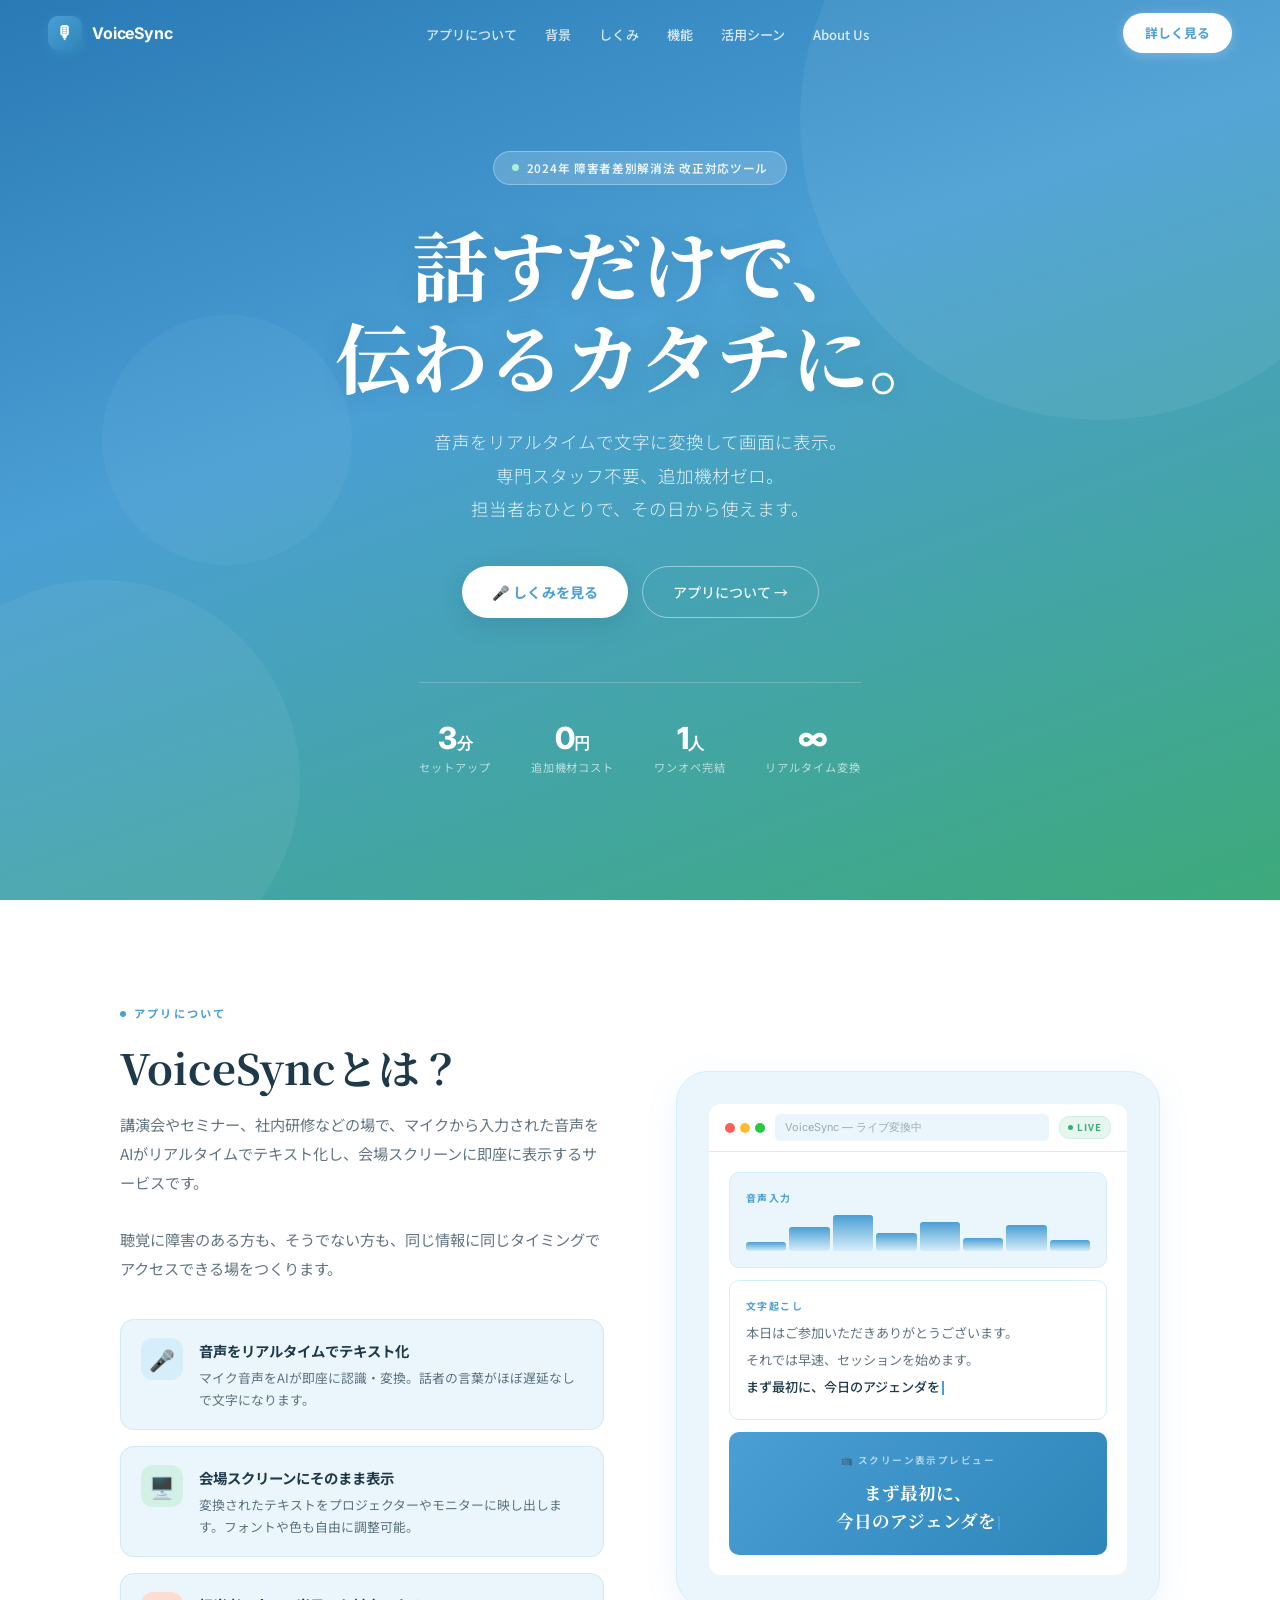
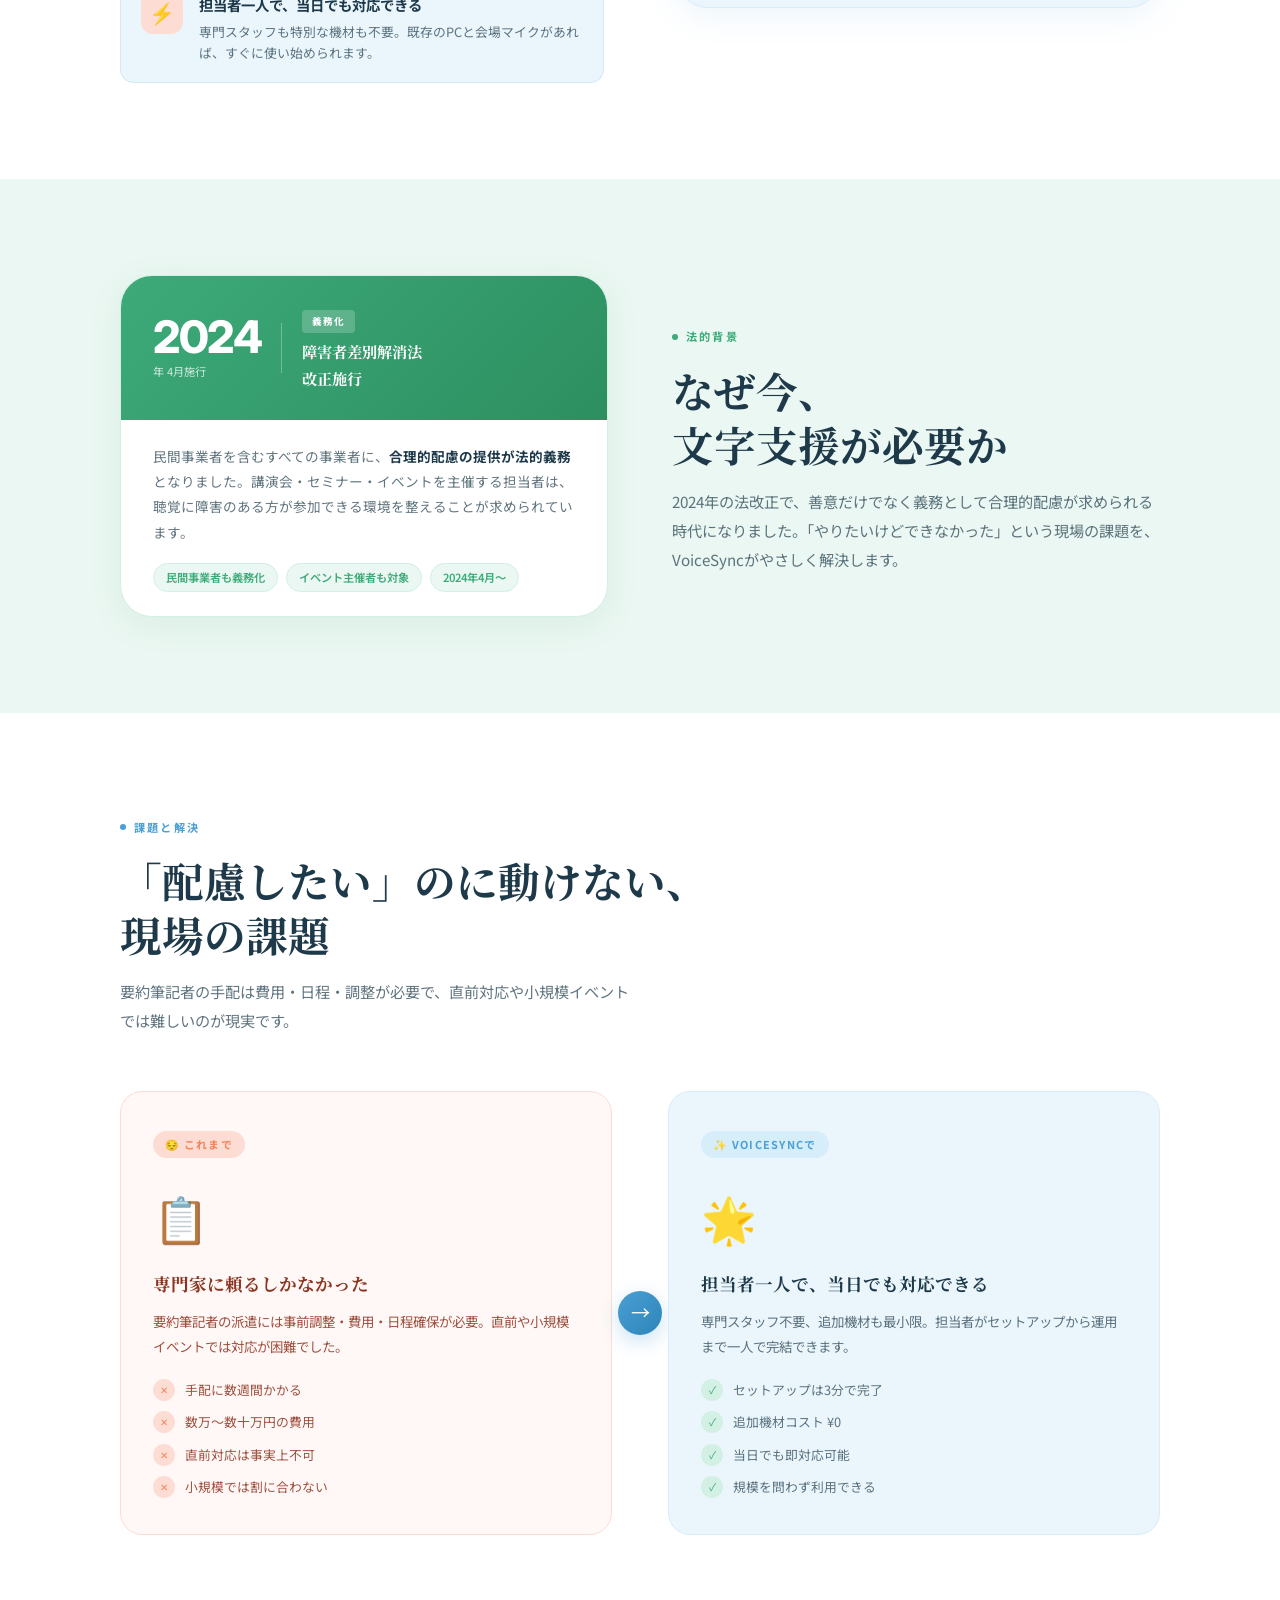
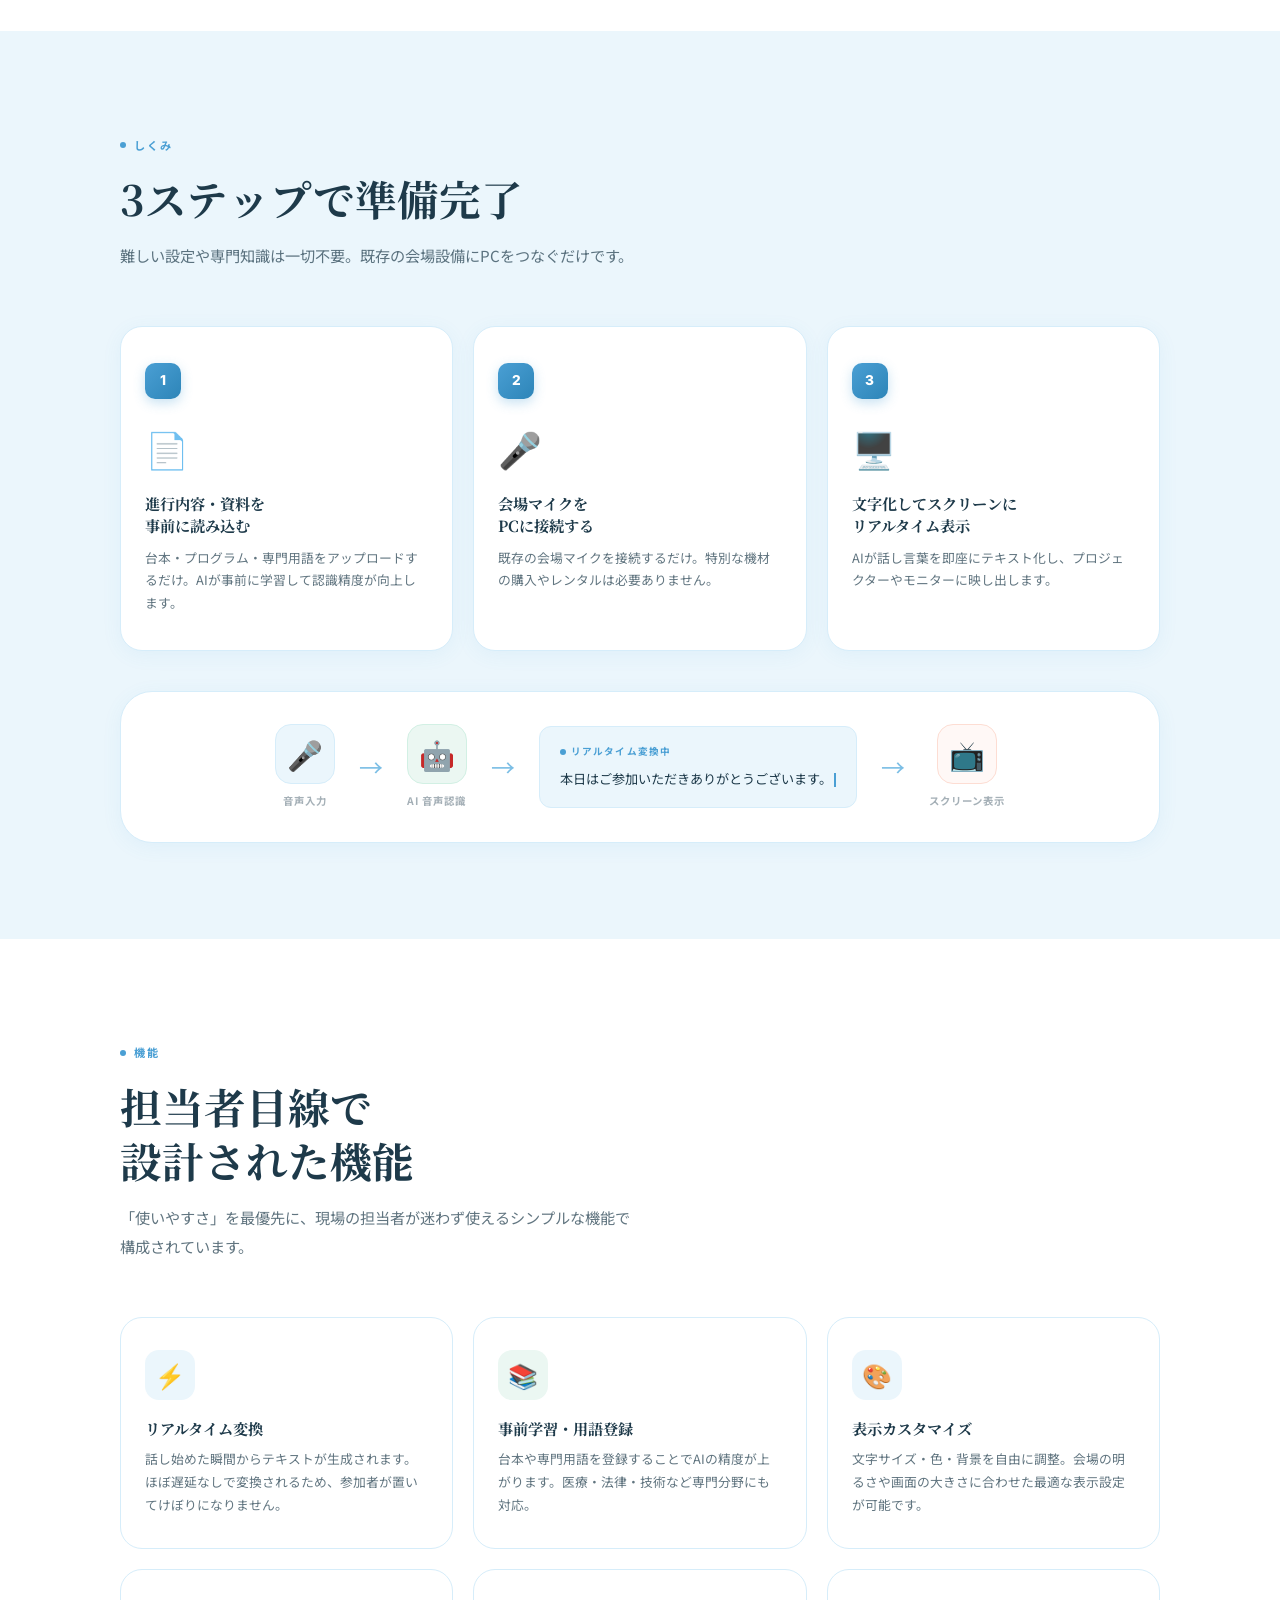
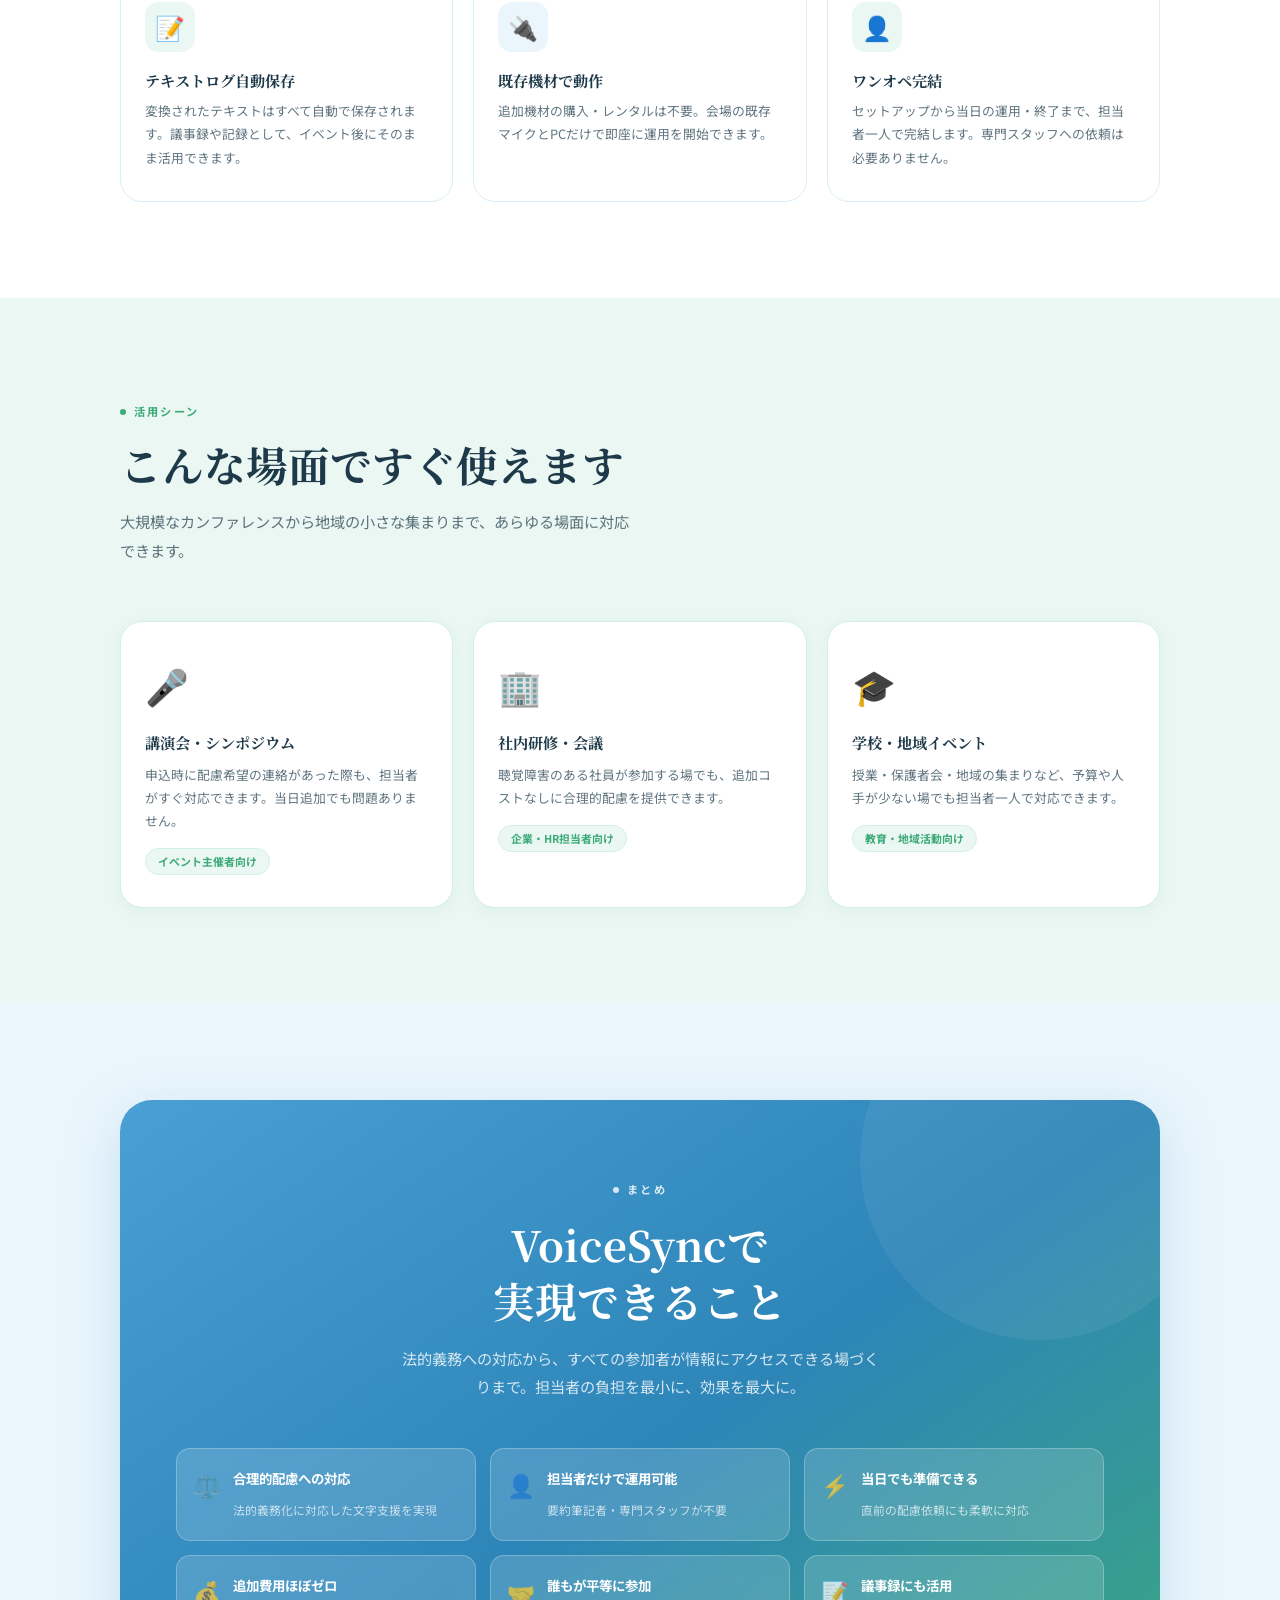
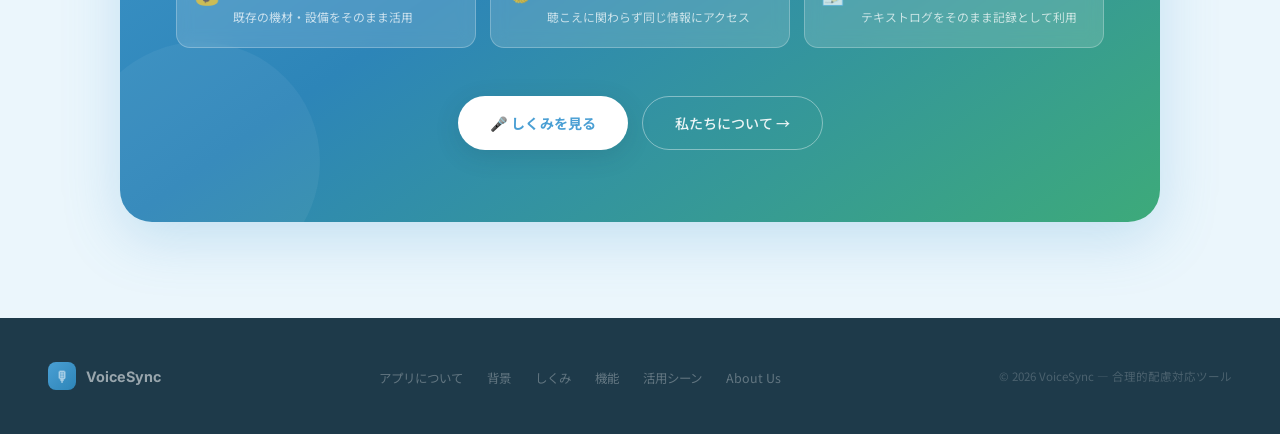
==== commit b8e3cb44: "Redesign: fresh, gentle sky-blue design with app description" ====
--- a/index.html
+++ b/index.html
@@ -5,818 +5,720 @@
   <meta name="viewport" content="width=device-width, initial-scale=1.0">
   <title>VoiceSync — 音声文字化支援アプリ</title>
   <link rel="preconnect" href="https://fonts.googleapis.com">
-  <link href="https://fonts.googleapis.com/css2?family=Noto+Serif+JP:wght@300;400;600;700;900&family=Noto+Sans+JP:wght@300;400;500;700&family=Inter:wght@300;400;500;600;700;800;900&display=swap" rel="stylesheet">
+  <link href="https://fonts.googleapis.com/css2?family=Noto+Serif+JP:wght@400;600;700&family=Noto+Sans+JP:wght@300;400;500;700&family=Inter:wght@400;500;600;700;800&display=swap" rel="stylesheet">
   <style>
     *, *::before, *::after { margin: 0; padding: 0; box-sizing: border-box; }
 
     :root {
-      --ink:      #0d0a07;
-      --ink-90:   rgba(13,10,7,0.9);
-      --ink-60:   rgba(13,10,7,0.6);
-      --ink-30:   rgba(13,10,7,0.3);
-      --ink-10:   rgba(13,10,7,0.08);
-      --cream:    #faf7f2;
-      --cream-d:  #f2ebe0;
-      --gold:     #c9963a;
-      --gold-l:   #e8c07a;
-      --gold-d:   #8a6520;
-      --rust:     #a84832;
-      --sage:     #5a7a5a;
-      --sage-l:   #e8f0e8;
-      --white:    #ffffff;
-      --mid:      #6b6058;
-      --r:        16px;
-      --r-lg:     24px;
-      --r-xl:     40px;
-    }
-
-    html { scroll-behavior: smooth; font-size: 16px; }
-
+      --sky:       #4A9FD4;
+      --sky-l:     #7BBEE5;
+      --sky-ll:    #D6EDFA;
+      --sky-bg:    #EBF6FC;
+      --mint:      #3DAA7A;
+      --mint-l:    #6DC49A;
+      --mint-ll:   #D2F0E4;
+      --mint-bg:   #EBF7F2;
+      --peach:     #F5845C;
+      --peach-l:   #FDDDD3;
+      --ink:       #1E3A4A;
+      --ink-70:    rgba(30,58,74,0.7);
+      --ink-40:    rgba(30,58,74,0.4);
+      --ink-12:    rgba(30,58,74,0.12);
+      --ink-06:    rgba(30,58,74,0.06);
+      --white:     #FFFFFF;
+      --bg:        #F6FAFE;
+      --border:    rgba(74,159,212,0.15);
+      --r:         14px;
+      --r-lg:      22px;
+      --r-xl:      32px;
+    }
+
+    html { scroll-behavior: smooth; }
     body {
-      font-family: 'Noto Sans JP', 'Inter', sans-serif;
-      background: var(--cream);
+      font-family: 'Noto Sans JP', sans-serif;
+      background: var(--bg);
       color: var(--ink);
+      -webkit-font-smoothing: antialiased;
       overflow-x: hidden;
-      -webkit-font-smoothing: antialiased;
-    }
-
-    /* ==============================
-       NAV
-    ============================== */
+      line-height: 1.75;
+    }
+
+    /* ===== NAV ===== */
     nav {
       position: fixed; top: 0; left: 0; right: 0; z-index: 200;
-      padding: 0 48px;
-      height: 68px;
+      height: 66px; padding: 0 48px;
       display: flex; align-items: center; justify-content: space-between;
-      transition: background 0.4s, box-shadow 0.4s;
+      transition: all 0.35s;
     }
     nav.scrolled {
-      background: rgba(250,247,242,0.95);
-      backdrop-filter: blur(20px);
-      box-shadow: 0 1px 0 rgba(13,10,7,0.08);
+      background: rgba(246,250,254,0.93);
+      backdrop-filter: blur(16px);
+      box-shadow: 0 1px 0 var(--ink-06), 0 4px 16px rgba(74,159,212,0.07);
     }
     .nav-logo {
       display: flex; align-items: center; gap: 10px;
+      text-decoration: none;
       font-family: 'Inter', sans-serif;
-      font-size: 1.05rem; font-weight: 700;
+      font-size: 1rem; font-weight: 700;
       color: var(--white);
-      text-decoration: none; letter-spacing: -0.02em;
-      transition: color 0.4s;
+      letter-spacing: -0.01em;
+      transition: color 0.35s;
     }
     nav.scrolled .nav-logo { color: var(--ink); }
-    .nav-logo-mark {
-      width: 32px; height: 32px; border-radius: 8px;
-      background: linear-gradient(135deg, var(--gold), var(--gold-d));
+    .nav-logo-icon {
+      width: 34px; height: 34px; border-radius: 10px;
+      background: linear-gradient(135deg, var(--sky), #2d85b8);
       display: flex; align-items: center; justify-content: center;
-      font-size: 1rem;
-    }
-    .nav-links {
-      display: flex; gap: 32px; list-style: none;
-    }
+      font-size: 1.1rem;
+      box-shadow: 0 3px 10px rgba(74,159,212,0.35);
+    }
+    .nav-links { display: flex; gap: 28px; list-style: none; }
     .nav-links a {
       text-decoration: none; font-size: 0.82rem; font-weight: 500;
-      color: rgba(255,255,255,0.75);
-      letter-spacing: 0.02em; transition: color 0.2s;
+      color: rgba(255,255,255,0.8); transition: color 0.2s;
     }
     .nav-links a:hover { color: var(--white); }
-    nav.scrolled .nav-links a { color: var(--mid); }
-    nav.scrolled .nav-links a:hover { color: var(--ink); }
+    nav.scrolled .nav-links a { color: var(--ink-70); }
+    nav.scrolled .nav-links a:hover { color: var(--sky); }
     .nav-btn {
-      font-size: 0.78rem; font-weight: 700; letter-spacing: 0.05em;
+      font-size: 0.8rem; font-weight: 700;
       padding: 9px 22px; border-radius: 30px;
-      background: var(--white); color: var(--ink);
+      background: var(--white); color: var(--sky);
       text-decoration: none; transition: all 0.2s;
-      box-shadow: 0 2px 12px rgba(0,0,0,0.15);
+      box-shadow: 0 2px 12px rgba(255,255,255,0.25);
     }
     nav.scrolled .nav-btn {
-      background: var(--ink); color: var(--cream);
-    }
-    .nav-btn:hover { transform: translateY(-1px); box-shadow: 0 6px 20px rgba(0,0,0,0.2); }
-
-    /* ==============================
-       HERO
-    ============================== */
+      background: var(--sky); color: var(--white);
+      box-shadow: 0 4px 16px rgba(74,159,212,0.3);
+    }
+    .nav-btn:hover { transform: translateY(-1px); }
+
+    /* ===== HERO ===== */
     .hero {
       min-height: 100vh;
-      background: var(--ink);
+      background: linear-gradient(160deg, #2a7ab5 0%, #4A9FD4 40%, #3DAA7A 100%);
       display: flex; flex-direction: column;
-      justify-content: center; align-items: center;
+      align-items: center; justify-content: center;
       text-align: center;
-      padding: 120px 32px 80px;
+      padding: 100px 32px 72px;
       position: relative; overflow: hidden;
     }
-    .hero-bg {
-      position: absolute; inset: 0;
-      background:
-        radial-gradient(ellipse 80% 60% at 20% 80%, rgba(201,150,58,0.18) 0%, transparent 60%),
-        radial-gradient(ellipse 60% 50% at 80% 20%, rgba(168,72,50,0.12) 0%, transparent 55%),
-        radial-gradient(ellipse 50% 40% at 50% 50%, rgba(90,122,90,0.08) 0%, transparent 60%);
-    }
-    .hero-noise {
-      position: absolute; inset: 0;
-      background-image: url("data:image/svg+xml,%3Csvg viewBox='0 0 256 256' xmlns='http://www.w3.org/2000/svg'%3E%3Cfilter id='n'%3E%3CfeTurbulence type='fractalNoise' baseFrequency='0.9' numOctaves='4' stitchTiles='stitch'/%3E%3C/filter%3E%3Crect width='100%25' height='100%25' filter='url(%23n)' opacity='0.04'/%3E%3C/svg%3E");
-      opacity: 0.6; pointer-events: none;
+    .hero-circle-1 {
+      position: absolute; width: 600px; height: 600px; border-radius: 50%;
+      background: rgba(255,255,255,0.06);
+      top: -180px; right: -120px; pointer-events: none;
+    }
+    .hero-circle-2 {
+      position: absolute; width: 400px; height: 400px; border-radius: 50%;
+      background: rgba(255,255,255,0.05);
+      bottom: -80px; left: -100px; pointer-events: none;
+    }
+    .hero-circle-3 {
+      position: absolute; width: 250px; height: 250px; border-radius: 50%;
+      background: rgba(255,255,255,0.04);
+      top: 35%; left: 8%; pointer-events: none;
     }
     .hero-badge {
       display: inline-flex; align-items: center; gap: 8px;
-      border: 1px solid rgba(201,150,58,0.4);
-      border-radius: 30px; padding: 6px 16px 6px 8px;
-      margin-bottom: 36px;
-      background: rgba(201,150,58,0.08);
+      background: rgba(255,255,255,0.18);
       backdrop-filter: blur(8px);
+      border: 1px solid rgba(255,255,255,0.3);
+      border-radius: 30px; padding: 6px 18px;
+      margin-bottom: 32px; position: relative; z-index: 1;
     }
     .hero-badge-dot {
       width: 7px; height: 7px; border-radius: 50%;
-      background: var(--gold); animation: pulse 2s ease-in-out infinite;
-    }
-    @keyframes pulse { 0%,100%{opacity:1;transform:scale(1)} 50%{opacity:0.5;transform:scale(0.8)} }
+      background: #aff0d4; animation: blink-dot 2s ease-in-out infinite;
+    }
+    @keyframes blink-dot { 0%,100%{opacity:1}50%{opacity:0.4} }
     .hero-badge span {
-      font-size: 0.72rem; font-weight: 600; letter-spacing: 0.12em;
-      color: var(--gold-l); text-transform: uppercase;
+      font-size: 0.73rem; font-weight: 600; color: rgba(255,255,255,0.9);
+      letter-spacing: 0.06em;
     }
     .hero-title {
       font-family: 'Noto Serif JP', serif;
-      font-size: clamp(2.6rem, 7vw, 5.5rem);
-      font-weight: 900; line-height: 1.1;
-      color: var(--white); letter-spacing: -0.02em;
-      margin-bottom: 28px;
+      font-size: clamp(2.4rem, 6.5vw, 4.8rem);
+      font-weight: 700; color: var(--white);
+      line-height: 1.2; letter-spacing: -0.01em;
+      margin-bottom: 24px;
       position: relative; z-index: 1;
-    }
-    .hero-title em {
-      font-style: normal;
-      background: linear-gradient(135deg, var(--gold-l) 0%, var(--gold) 50%, var(--rust) 100%);
-      -webkit-background-clip: text; -webkit-text-fill-color: transparent;
-      background-clip: text;
+      text-shadow: 0 2px 24px rgba(30,58,74,0.15);
     }
     .hero-sub {
-      font-size: clamp(1rem, 2vw, 1.2rem); font-weight: 300;
-      color: rgba(255,255,255,0.65); line-height: 1.85;
-      max-width: 560px; margin: 0 auto 48px;
+      font-size: clamp(0.95rem, 1.8vw, 1.1rem); font-weight: 300;
+      color: rgba(255,255,255,0.85); line-height: 1.9;
+      max-width: 520px; margin: 0 auto 40px;
       position: relative; z-index: 1;
     }
     .hero-actions {
-      display: flex; gap: 16px; justify-content: center; flex-wrap: wrap;
-      position: relative; z-index: 1; margin-bottom: 80px;
-    }
-    .btn-primary {
+      display: flex; gap: 14px; justify-content: center; flex-wrap: wrap;
+      margin-bottom: 64px; position: relative; z-index: 1;
+    }
+    .btn-white {
       display: inline-flex; align-items: center; gap: 8px;
-      background: linear-gradient(135deg, var(--gold) 0%, var(--gold-d) 100%);
-      color: var(--white); font-size: 0.9rem; font-weight: 700;
-      padding: 15px 32px; border-radius: 50px; text-decoration: none;
-      box-shadow: 0 8px 32px rgba(201,150,58,0.4);
-      transition: all 0.25s; letter-spacing: 0.02em;
-    }
-    .btn-primary:hover { transform: translateY(-2px); box-shadow: 0 12px 40px rgba(201,150,58,0.5); }
-    .btn-ghost {
+      background: var(--white); color: var(--sky);
+      font-size: 0.88rem; font-weight: 700;
+      padding: 13px 30px; border-radius: 50px; text-decoration: none;
+      box-shadow: 0 6px 24px rgba(30,58,74,0.15);
+      transition: all 0.22s;
+    }
+    .btn-white:hover { transform: translateY(-2px); box-shadow: 0 10px 32px rgba(30,58,74,0.2); }
+    .btn-ghost-white {
       display: inline-flex; align-items: center; gap: 8px;
-      border: 1px solid rgba(255,255,255,0.25);
-      color: rgba(255,255,255,0.85); font-size: 0.9rem; font-weight: 500;
-      padding: 15px 32px; border-radius: 50px; text-decoration: none;
-      backdrop-filter: blur(8px);
-      transition: all 0.25s;
-    }
-    .btn-ghost:hover { border-color: rgba(255,255,255,0.5); color: var(--white); }
+      border: 1.5px solid rgba(255,255,255,0.45);
+      color: rgba(255,255,255,0.9);
+      font-size: 0.88rem; font-weight: 500;
+      padding: 13px 30px; border-radius: 50px; text-decoration: none;
+      transition: all 0.22s;
+    }
+    .btn-ghost-white:hover { border-color: rgba(255,255,255,0.8); color: var(--white); }
+
+    /* Hero stats */
     .hero-stats {
-      display: flex; gap: 48px; justify-content: center;
+      display: flex; gap: 40px; justify-content: center; flex-wrap: wrap;
       position: relative; z-index: 1;
-      padding-top: 48px;
-      border-top: 1px solid rgba(255,255,255,0.08);
+      padding-top: 40px;
+      border-top: 1px solid rgba(255,255,255,0.2);
     }
     .hero-stat { text-align: center; }
     .hero-stat-num {
       font-family: 'Inter', sans-serif;
-      font-size: 2rem; font-weight: 800; color: var(--white);
-      letter-spacing: -0.04em; line-height: 1;
-      margin-bottom: 6px;
-    }
-    .hero-stat-num span { color: var(--gold-l); }
+      font-size: 1.9rem; font-weight: 800; color: var(--white);
+      letter-spacing: -0.03em; line-height: 1; margin-bottom: 4px;
+    }
+    .hero-stat-num sub { font-size: 1rem; font-weight: 600; vertical-align: baseline; }
     .hero-stat-label {
-      font-size: 0.72rem; color: rgba(255,255,255,0.45);
-      letter-spacing: 0.1em; text-transform: uppercase;
-    }
-
-    /* ==============================
-       TICKER
-    ============================== */
-    .ticker-wrap {
-      background: var(--gold);
-      padding: 12px 0; overflow: hidden;
-    }
-    .ticker {
-      display: flex; gap: 0;
-      animation: ticker 28s linear infinite;
-      white-space: nowrap;
-    }
-    .ticker-item {
-      display: flex; align-items: center; gap: 24px;
-      padding: 0 32px;
-      font-family: 'Inter', sans-serif;
-      font-size: 0.75rem; font-weight: 700;
-      letter-spacing: 0.12em; text-transform: uppercase;
-      color: var(--ink);
-    }
-    .ticker-sep { color: rgba(13,10,7,0.35); font-size: 0.6rem; }
-    @keyframes ticker { from{transform:translateX(0)} to{transform:translateX(-50%)} }
-
-    /* ==============================
-       APP SHOWCASE
-    ============================== */
-    .app-section {
-      padding: 120px 48px;
-      max-width: 1200px; margin: 0 auto;
+      font-size: 0.7rem; color: rgba(255,255,255,0.65);
+      letter-spacing: 0.08em;
+    }
+
+    /* ===== SECTION COMMON ===== */
+    .section-wrap {
+      max-width: 1120px; margin: 0 auto; padding: 96px 40px;
     }
     .eyebrow {
-      display: inline-flex; align-items: center; gap: 12px;
+      display: inline-flex; align-items: center; gap: 8px;
       font-size: 0.7rem; font-weight: 700; letter-spacing: 0.2em;
-      text-transform: uppercase; color: var(--gold-d);
-      margin-bottom: 20px;
-    }
-    .eyebrow::before {
-      content: ''; display: block; width: 28px; height: 1.5px;
-      background: var(--gold);
+      text-transform: uppercase; color: var(--sky);
+      margin-bottom: 16px;
+    }
+    .eyebrow .dot {
+      width: 6px; height: 6px; border-radius: 50%;
+      background: var(--sky);
     }
     .section-h {
       font-family: 'Noto Serif JP', serif;
-      font-size: clamp(2rem, 4vw, 3.2rem); font-weight: 700;
-      line-height: 1.25; color: var(--ink);
-      letter-spacing: -0.01em; margin-bottom: 20px;
+      font-size: clamp(1.7rem, 3.5vw, 2.6rem);
+      font-weight: 700; line-height: 1.3;
+      color: var(--ink); margin-bottom: 16px;
     }
     .section-p {
-      font-size: 1rem; color: var(--mid); line-height: 1.9;
-      max-width: 540px;
-    }
-
-    /* App mockup window */
-    .app-mockup {
-      margin-top: 64px;
+      font-size: 0.95rem; color: var(--ink-70);
+      line-height: 1.9; max-width: 520px;
+    }
+
+    /* ===== WHAT IS APP ===== */
+    .what-section { background: var(--white); }
+    .what-inner {
+      max-width: 1120px; margin: 0 auto; padding: 96px 40px;
+      display: grid; grid-template-columns: 1fr 1fr; gap: 72px; align-items: center;
+    }
+    .what-visual {
+      background: var(--sky-bg);
       border-radius: var(--r-xl);
-      overflow: hidden;
-      box-shadow:
-        0 0 0 1px rgba(13,10,7,0.07),
-        0 32px 80px rgba(13,10,7,0.14),
-        0 8px 24px rgba(13,10,7,0.08);
-      background: #1a1512;
-    }
-    .app-topbar {
-      background: #111;
-      padding: 14px 20px;
-      display: flex; align-items: center; gap: 12px;
-    }
-    .app-dots { display: flex; gap: 7px; }
-    .app-dots span {
-      width: 12px; height: 12px; border-radius: 50%;
-    }
-    .app-dots span:nth-child(1){ background:#ff5f57; }
-    .app-dots span:nth-child(2){ background:#febc2e; }
-    .app-dots span:nth-child(3){ background:#28c840; }
-    .app-url-bar {
-      flex: 1; background: #222; border-radius: 6px;
-      padding: 6px 14px; font-size: 0.72rem;
-      color: rgba(255,255,255,0.4); font-family: 'Inter', monospace;
-    }
-    .app-body {
       padding: 32px;
-      display: grid; grid-template-columns: 1fr 1fr; gap: 20px;
-    }
-    .app-panel {
-      background: #1e1a16; border-radius: 16px; padding: 24px;
-      border: 1px solid rgba(255,255,255,0.06);
-    }
-    .app-panel-label {
-      font-size: 0.65rem; font-weight: 700; letter-spacing: 0.2em;
-      text-transform: uppercase; color: var(--gold);
-      margin-bottom: 16px;
-      display: flex; align-items: center; gap: 8px;
-    }
-    .app-panel-label::after {
-      content: ''; flex: 1; height: 1px;
-      background: rgba(201,150,58,0.2);
-    }
-    .app-waveform {
-      display: flex; align-items: flex-end; gap: 3px; height: 48px;
-      margin-bottom: 16px;
-    }
-    .app-waveform span {
-      display: block; flex: 1; border-radius: 2px;
-      background: linear-gradient(180deg, var(--gold), rgba(201,150,58,0.3));
-      animation: wave 1.4s ease-in-out infinite;
-    }
-    .app-waveform span:nth-child(1){height:30%;animation-delay:0s}
-    .app-waveform span:nth-child(2){height:70%;animation-delay:.1s}
-    .app-waveform span:nth-child(3){height:100%;animation-delay:.2s}
-    .app-waveform span:nth-child(4){height:55%;animation-delay:.3s}
-    .app-waveform span:nth-child(5){height:85%;animation-delay:.4s}
-    .app-waveform span:nth-child(6){height:40%;animation-delay:.5s}
-    .app-waveform span:nth-child(7){height:75%;animation-delay:.6s}
-    .app-waveform span:nth-child(8){height:30%;animation-delay:.7s}
-    @keyframes wave {
-      0%,100%{opacity:.3;transform:scaleY(.4)}
-      50%{opacity:1;transform:scaleY(1)}
-    }
-    .app-rec-badge {
-      display: inline-flex; align-items: center; gap: 6px;
-      background: rgba(168,72,50,0.2); border: 1px solid rgba(168,72,50,0.4);
-      color: #f08070; font-size: 0.65rem; font-weight: 700;
-      padding: 4px 10px; border-radius: 20px; letter-spacing: 0.1em;
-    }
-    .rec-dot { width: 6px; height: 6px; border-radius: 50%; background: #f08070;
-      animation: pulse 1.5s ease-in-out infinite; }
-    .app-transcript {
-      font-size: 0.8rem; color: rgba(255,255,255,0.8);
-      line-height: 1.8;
-    }
-    .app-transcript .t-line { margin-bottom: 8px; }
-    .app-transcript .t-new {
-      color: var(--gold-l); border-left: 2px solid var(--gold);
-      padding-left: 10px;
-    }
-    .app-cursor {
+      border: 1.5px solid var(--sky-ll);
+      box-shadow: 0 8px 32px rgba(74,159,212,0.1);
+    }
+    .mock-topbar {
+      background: var(--white);
+      border-radius: 12px 12px 0 0;
+      padding: 10px 16px;
+      display: flex; align-items: center; gap: 10px;
+      border-bottom: 1px solid var(--sky-ll);
+    }
+    .mock-dots { display: flex; gap: 5px; }
+    .mock-dots span { width: 10px; height: 10px; border-radius: 50%; }
+    .mock-dots span:nth-child(1){background:#FF5F57}
+    .mock-dots span:nth-child(2){background:#FEBC2E}
+    .mock-dots span:nth-child(3){background:#28C840}
+    .mock-urlbar {
+      flex: 1; background: var(--sky-bg); border-radius: 5px;
+      padding: 4px 10px; font-size: 0.68rem;
+      color: var(--ink-40); font-family: 'Inter', monospace;
+    }
+    .mock-body {
+      background: var(--white);
+      border-radius: 0 0 12px 12px;
+      padding: 20px;
+    }
+    .mock-input-area {
+      background: var(--sky-bg);
+      border: 1.5px solid var(--sky-ll);
+      border-radius: 10px; padding: 16px;
+      margin-bottom: 12px;
+    }
+    .mock-label {
+      font-size: 0.62rem; font-weight: 700; letter-spacing: 0.15em;
+      text-transform: uppercase; color: var(--sky); margin-bottom: 8px;
+      display: flex; align-items: center; gap: 6px;
+    }
+    .live-badge {
+      display: inline-flex; align-items: center; gap: 4px;
+      background: rgba(61,170,122,0.12); border: 1px solid var(--mint-ll);
+      color: var(--mint); font-size: 0.6rem; font-weight: 700;
+      padding: 2px 8px; border-radius: 10px; letter-spacing: 0.1em;
+    }
+    .live-badge::before {
+      content: ''; display: inline-block;
+      width: 5px; height: 5px; border-radius: 50%;
+      background: var(--mint);
+      animation: blink-dot 1.5s ease-in-out infinite;
+    }
+    .mock-wave {
+      display: flex; align-items: flex-end; gap: 3px; height: 36px;
+    }
+    .mock-wave span {
+      display: block; flex: 1; border-radius: 3px;
+      background: linear-gradient(180deg, var(--sky), var(--sky-ll));
+      animation: wv 1.3s ease-in-out infinite;
+    }
+    .mock-wave span:nth-child(1){height:25%;animation-delay:0s}
+    .mock-wave span:nth-child(2){height:65%;animation-delay:.1s}
+    .mock-wave span:nth-child(3){height:100%;animation-delay:.2s}
+    .mock-wave span:nth-child(4){height:50%;animation-delay:.3s}
+    .mock-wave span:nth-child(5){height:80%;animation-delay:.4s}
+    .mock-wave span:nth-child(6){height:35%;animation-delay:.5s}
+    .mock-wave span:nth-child(7){height:70%;animation-delay:.6s}
+    .mock-wave span:nth-child(8){height:30%;animation-delay:.7s}
+    @keyframes wv { 0%,100%{opacity:.3;transform:scaleY(.4)}50%{opacity:1;transform:scaleY(1)} }
+    .mock-transcript {
+      background: var(--white);
+      border: 1.5px solid var(--sky-ll);
+      border-radius: 10px; padding: 16px;
+      margin-bottom: 12px;
+    }
+    .t-line { font-size: 0.82rem; color: var(--ink-70); line-height: 1.75; margin-bottom: 4px; }
+    .t-line.active { color: var(--ink); font-weight: 500; }
+    .t-cursor {
       display: inline-block; width: 2px; height: 14px;
-      background: var(--gold-l); margin-left: 2px;
-      vertical-align: middle; animation: blink 1s step-end infinite;
-    }
-    @keyframes blink { 0%,100%{opacity:1}50%{opacity:0} }
-    .app-display-panel {
-      grid-column: span 2;
-      background: #0a0806; border-radius: 16px; padding: 32px;
-      border: 1px solid rgba(255,255,255,0.04);
+      background: var(--sky); margin-left: 2px; vertical-align: middle;
+      animation: blink-c 1s step-end infinite;
+    }
+    @keyframes blink-c { 0%,100%{opacity:1}50%{opacity:0} }
+    .mock-display {
+      background: linear-gradient(135deg, var(--sky) 0%, #2d85b8 100%);
+      border-radius: 10px; padding: 20px;
       text-align: center;
     }
-    .app-display-text {
+    .mock-display-label {
+      font-size: 0.6rem; font-weight: 700; letter-spacing: 0.15em;
+      color: rgba(255,255,255,0.6); text-transform: uppercase; margin-bottom: 10px;
+    }
+    .mock-display-text {
       font-family: 'Noto Serif JP', serif;
-      font-size: 1.8rem; font-weight: 700;
-      color: var(--white); line-height: 1.6;
-    }
-    .app-display-sub {
-      font-size: 0.72rem; color: rgba(255,255,255,0.3);
-      margin-top: 12px; letter-spacing: 0.1em;
-    }
-
-    /* ==============================
-       LAW SECTION
-    ============================== */
-    .law-section {
-      background: var(--ink);
-      padding: 120px 48px;
-    }
+      font-size: 1.1rem; font-weight: 700; color: var(--white); line-height: 1.6;
+    }
+
+    /* ===== DESCRIPTION ===== */
+    .desc-list {
+      margin-top: 36px; display: flex; flex-direction: column; gap: 16px;
+    }
+    .desc-item {
+      display: flex; gap: 16px; align-items: flex-start;
+      padding: 18px 20px;
+      background: var(--sky-bg);
+      border: 1px solid var(--border);
+      border-radius: var(--r);
+      transition: background 0.2s, box-shadow 0.2s;
+    }
+    .desc-item:hover {
+      background: var(--sky-ll);
+      box-shadow: 0 4px 16px rgba(74,159,212,0.1);
+    }
+    .desc-icon {
+      width: 42px; height: 42px; border-radius: 12px; flex-shrink: 0;
+      display: flex; align-items: center; justify-content: center;
+      font-size: 1.3rem;
+    }
+    .desc-icon.sky { background: var(--sky-ll); }
+    .desc-icon.mint { background: var(--mint-ll); }
+    .desc-icon.peach { background: var(--peach-l); }
+    .desc-text strong {
+      display: block; font-size: 0.9rem; font-weight: 700;
+      color: var(--ink); margin-bottom: 4px;
+    }
+    .desc-text p { font-size: 0.8rem; color: var(--ink-70); line-height: 1.7; }
+
+    /* ===== LAW ===== */
+    .law-section { background: var(--mint-bg); }
     .law-inner {
-      max-width: 1200px; margin: 0 auto;
-      display: grid; grid-template-columns: 1fr 1fr; gap: 80px;
-      align-items: center;
-    }
-    .law-content .eyebrow { color: var(--gold-l); }
-    .law-content .eyebrow::before { background: var(--gold); }
-    .law-content .section-h { color: var(--white); }
-    .law-content .section-p { color: rgba(255,255,255,0.55); }
+      max-width: 1120px; margin: 0 auto; padding: 96px 40px;
+      display: grid; grid-template-columns: 1fr 1fr; gap: 64px; align-items: center;
+    }
     .law-card {
-      background: rgba(255,255,255,0.04);
-      border: 1px solid rgba(255,255,255,0.1);
-      border-radius: var(--r-lg);
-      overflow: hidden;
-    }
-    .law-card-header {
-      background: linear-gradient(135deg, var(--gold-d), var(--gold));
+      background: var(--white);
+      border-radius: var(--r-xl); overflow: hidden;
+      box-shadow: 0 8px 32px rgba(61,170,122,0.1);
+      border: 1.5px solid var(--mint-ll);
+    }
+    .law-card-top {
+      background: linear-gradient(135deg, var(--mint), #2d8f60);
       padding: 28px 32px;
       display: flex; align-items: center; gap: 20px;
     }
-    .law-year-block { line-height: 1; }
-    .law-year-num {
+    .law-year-big {
       font-family: 'Inter', sans-serif;
-      font-size: 3rem; font-weight: 900; color: var(--white);
-      letter-spacing: -0.04em;
-    }
-    .law-year-sub { font-size: 0.72rem; color: rgba(255,255,255,0.7); margin-top: 2px; }
-    .law-divider { width: 1px; height: 56px; background: rgba(255,255,255,0.25); }
-    .law-title-block .law-tag {
-      display: inline-block; background: rgba(255,255,255,0.2);
-      font-size: 0.62rem; font-weight: 700; letter-spacing: 0.1em;
-      padding: 3px 10px; border-radius: 4px; color: var(--white);
+      font-size: 2.8rem; font-weight: 800; color: var(--white);
+      letter-spacing: -0.04em; line-height: 1;
+    }
+    .law-year-sub { font-size: 0.7rem; color: rgba(255,255,255,0.75); margin-top: 2px; }
+    .law-divider { width: 1px; height: 50px; background: rgba(255,255,255,0.3); }
+    .law-tag {
+      display: inline-block;
+      background: rgba(255,255,255,0.2);
+      color: var(--white); font-size: 0.6rem; font-weight: 700;
+      letter-spacing: 0.1em; padding: 3px 10px; border-radius: 4px;
       margin-bottom: 6px;
     }
-    .law-title-block h3 {
+    .law-card-top h3 {
       font-family: 'Noto Serif JP', serif;
-      font-size: 1rem; font-weight: 700; color: var(--white);
-    }
-    .law-card-body { padding: 28px 32px; }
+      font-size: 0.95rem; font-weight: 700; color: var(--white);
+    }
+    .law-card-body { padding: 24px 32px; }
     .law-card-body p {
-      font-size: 0.87rem; color: rgba(255,255,255,0.65); line-height: 1.85;
-    }
-    .law-card-body strong { color: rgba(255,255,255,0.9); }
+      font-size: 0.85rem; color: var(--ink-70); line-height: 1.85;
+    }
+    .law-card-body strong { color: var(--ink); }
     .law-pills {
-      display: flex; flex-wrap: wrap; gap: 8px; margin-top: 20px;
+      display: flex; flex-wrap: wrap; gap: 8px; margin-top: 18px;
     }
     .law-pill {
-      background: rgba(201,150,58,0.15);
-      border: 1px solid rgba(201,150,58,0.3);
-      color: var(--gold-l); font-size: 0.72rem; font-weight: 600;
-      padding: 5px 14px; border-radius: 20px;
-    }
-
-    /* ==============================
-       PROBLEM / COMPARE
-    ============================== */
-    .compare-section {
-      padding: 120px 48px;
-      max-width: 1200px; margin: 0 auto;
-    }
+      background: var(--mint-bg);
+      border: 1px solid var(--mint-ll);
+      color: var(--mint); font-size: 0.7rem; font-weight: 600;
+      padding: 4px 12px; border-radius: 20px;
+    }
+    .law-eyebrow { color: var(--mint); }
+    .law-eyebrow .dot { background: var(--mint); }
+
+    /* ===== COMPARE ===== */
+    .compare-section { background: var(--white); }
     .compare-grid {
-      margin-top: 64px;
-      display: grid; grid-template-columns: 1fr auto 1fr; gap: 0;
-      align-items: stretch;
+      margin-top: 56px;
+      display: grid; grid-template-columns: 1fr 56px 1fr; gap: 0; align-items: center;
     }
     .cmp-card {
-      border-radius: var(--r-lg); padding: 40px 36px;
-      position: relative; overflow: hidden;
+      border-radius: var(--r-lg); padding: 36px 32px;
     }
     .cmp-card.before {
-      background: var(--cream-d);
-      border: 1.5px solid var(--cream-d);
+      background: #FFF8F6;
+      border: 1.5px solid #FDDDD3;
     }
     .cmp-card.after {
-      background: var(--ink);
-      border: 1.5px solid var(--ink);
-    }
-    .cmp-tag {
+      background: var(--sky-bg);
+      border: 1.5px solid var(--sky-ll);
+    }
+    .cmp-label {
       display: inline-flex; align-items: center; gap: 6px;
-      font-size: 0.68rem; font-weight: 700; letter-spacing: 0.15em;
-      text-transform: uppercase; padding: 5px 14px; border-radius: 20px;
-      margin-bottom: 24px;
-    }
-    .cmp-card.before .cmp-tag { background: rgba(13,10,7,0.08); color: var(--mid); }
-    .cmp-card.after  .cmp-tag { background: rgba(201,150,58,0.2); color: var(--gold-l); }
-    .cmp-icon { font-size: 3rem; margin-bottom: 20px; display: block; }
+      font-size: 0.68rem; font-weight: 700; letter-spacing: 0.12em;
+      text-transform: uppercase; padding: 4px 12px; border-radius: 20px;
+      margin-bottom: 20px;
+    }
+    .cmp-card.before .cmp-label { background: var(--peach-l); color: var(--peach); }
+    .cmp-card.after  .cmp-label { background: var(--sky-ll); color: var(--sky); }
+    .cmp-icon { font-size: 2.8rem; margin-bottom: 16px; display: block; }
     .cmp-card h3 {
       font-family: 'Noto Serif JP', serif;
-      font-size: 1.25rem; font-weight: 700;
-      line-height: 1.4; margin-bottom: 16px;
-    }
-    .cmp-card.before h3 { color: var(--ink); }
-    .cmp-card.after  h3 { color: var(--white); }
-    .cmp-card p { font-size: 0.87rem; line-height: 1.85; }
-    .cmp-card.before p { color: var(--mid); }
-    .cmp-card.after  p { color: rgba(255,255,255,0.6); }
-    .cmp-list {
-      margin-top: 24px; list-style: none; display: flex; flex-direction: column; gap: 10px;
-    }
-    .cmp-list li {
-      display: flex; align-items: center; gap: 10px;
-      font-size: 0.82rem;
-    }
-    .cmp-card.before .cmp-list li { color: var(--mid); }
-    .cmp-card.after  .cmp-list li { color: rgba(255,255,255,0.7); }
-    .cmp-list li::before {
-      content: ''; display: block;
-      width: 20px; height: 20px; border-radius: 50%; flex-shrink: 0;
-      background-size: contain; background-repeat: no-repeat;
-      background-position: center;
-    }
-    .cmp-card.before .cmp-list li::before {
-      background-color: rgba(168,72,50,0.1);
-      background-image: url("data:image/svg+xml,%3Csvg xmlns='http://www.w3.org/2000/svg' viewBox='0 0 20 20'%3E%3Cpath d='M6 6l8 8M14 6l-8 8' stroke='%23a84832' stroke-width='2' stroke-linecap='round'/%3E%3C/svg%3E");
-    }
-    .cmp-card.after .cmp-list li::before {
-      background-color: rgba(201,150,58,0.15);
-      background-image: url("data:image/svg+xml,%3Csvg xmlns='http://www.w3.org/2000/svg' viewBox='0 0 20 20'%3E%3Cpath d='M4 10l5 5 7-8' stroke='%23c9963a' stroke-width='2.2' stroke-linecap='round' stroke-linejoin='round' fill='none'/%3E%3C/svg%3E");
-    }
-    .cmp-arrow-col {
+      font-size: 1.1rem; font-weight: 700;
+      line-height: 1.4; margin-bottom: 12px;
+    }
+    .cmp-card.before h3 { color: #8A3520; }
+    .cmp-card.after  h3 { color: var(--ink); }
+    .cmp-card p { font-size: 0.84rem; line-height: 1.85; }
+    .cmp-card.before p { color: #A05040; }
+    .cmp-card.after  p { color: var(--ink-70); }
+    .cmp-list { margin-top: 20px; list-style: none; display: flex; flex-direction: column; gap: 10px; }
+    .cmp-list li { display: flex; align-items: center; gap: 10px; font-size: 0.8rem; }
+    .cmp-card.before .cmp-list li { color: #A05040; }
+    .cmp-card.after  .cmp-list li { color: var(--ink-70); }
+    .cmp-list li .li-icon {
+      width: 22px; height: 22px; border-radius: 50%;
       display: flex; align-items: center; justify-content: center;
-      width: 72px; position: relative;
-    }
-    .cmp-arrow-circle {
-      width: 52px; height: 52px; border-radius: 50%;
-      background: linear-gradient(135deg, var(--gold), var(--gold-d));
+      font-size: 0.65rem; flex-shrink: 0;
+    }
+    .cmp-card.before .li-icon { background: var(--peach-l); color: var(--peach); }
+    .cmp-card.after  .li-icon { background: var(--mint-ll); color: var(--mint); }
+    .cmp-mid {
       display: flex; align-items: center; justify-content: center;
-      box-shadow: 0 8px 24px rgba(201,150,58,0.4);
-      font-size: 1.3rem; color: var(--white);
-      z-index: 1;
-    }
-
-    /* ==============================
-       HOW IT WORKS
-    ============================== */
-    .how-section {
-      background: var(--cream-d);
-      padding: 120px 48px;
-    }
-    .how-inner {
-      max-width: 1200px; margin: 0 auto;
-    }
-    .how-header {
-      display: grid; grid-template-columns: 1fr 1fr; gap: 64px;
-      align-items: end; margin-bottom: 72px;
-    }
-    .steps-row {
-      display: grid; grid-template-columns: repeat(3, 1fr); gap: 24px;
+    }
+    .cmp-arrow {
+      width: 44px; height: 44px; border-radius: 50%;
+      background: linear-gradient(135deg, var(--sky), #2d85b8);
+      display: flex; align-items: center; justify-content: center;
+      color: var(--white); font-size: 1.2rem;
+      box-shadow: 0 6px 20px rgba(74,159,212,0.3);
+    }
+
+    /* ===== HOW IT WORKS ===== */
+    .how-section { background: var(--sky-bg); }
+    .steps-wrap {
+      margin-top: 56px;
+      display: grid; grid-template-columns: repeat(3, 1fr); gap: 20px;
     }
     .step-card {
-      background: var(--white); border-radius: var(--r-lg); padding: 36px 28px;
-      position: relative; overflow: hidden;
-      box-shadow: 0 2px 16px rgba(13,10,7,0.06);
-      transition: transform 0.25s, box-shadow 0.25s;
+      background: var(--white);
+      border-radius: var(--r-lg); padding: 36px 24px;
+      border: 1.5px solid var(--sky-ll);
+      box-shadow: 0 4px 20px rgba(74,159,212,0.07);
+      position: relative;
+      transition: transform 0.22s, box-shadow 0.22s;
     }
     .step-card:hover {
-      transform: translateY(-6px);
-      box-shadow: 0 16px 48px rgba(13,10,7,0.12);
-    }
-    .step-num-bg {
-      position: absolute; top: -12px; right: -8px;
-      font-family: 'Inter', sans-serif;
-      font-size: 5rem; font-weight: 900;
-      color: rgba(201,150,58,0.07); line-height: 1;
-      pointer-events: none; user-select: none;
-    }
-    .step-num-badge {
-      width: 40px; height: 40px; border-radius: 12px;
-      background: linear-gradient(135deg, var(--gold), var(--gold-d));
+      transform: translateY(-5px);
+      box-shadow: 0 12px 40px rgba(74,159,212,0.14);
+    }
+    .step-num {
+      width: 36px; height: 36px; border-radius: 10px;
+      background: linear-gradient(135deg, var(--sky), #2d85b8);
       display: flex; align-items: center; justify-content: center;
-      font-family: 'Inter', sans-serif; font-size: 0.9rem; font-weight: 800;
-      color: var(--white); margin-bottom: 20px;
-      box-shadow: 0 4px 12px rgba(201,150,58,0.35);
-    }
-    .step-icon { font-size: 2.4rem; margin-bottom: 16px; display: block; }
+      font-family: 'Inter', sans-serif; font-size: 0.85rem; font-weight: 800;
+      color: var(--white); margin-bottom: 18px;
+      box-shadow: 0 4px 12px rgba(74,159,212,0.3);
+    }
+    .step-icon { font-size: 2.2rem; margin-bottom: 14px; display: block; }
     .step-card h3 {
       font-family: 'Noto Serif JP', serif;
-      font-size: 1rem; font-weight: 700; color: var(--ink);
-      margin-bottom: 10px; line-height: 1.45;
-    }
-    .step-card p { font-size: 0.82rem; color: var(--mid); line-height: 1.75; }
-    .step-connector {
-      position: absolute; top: 50%; right: -24px;
-      transform: translateY(-50%);
-      color: var(--gold); font-size: 1.2rem; z-index: 1;
-    }
-    .step-card:last-child .step-connector { display: none; }
-
-    /* flow visual */
-    .flow-visual {
+      font-size: 0.95rem; font-weight: 700;
+      color: var(--ink); margin-bottom: 10px; line-height: 1.45;
+    }
+    .step-card p { font-size: 0.8rem; color: var(--ink-70); line-height: 1.75; }
+
+    /* Flow bar */
+    .flow-bar {
+      margin-top: 40px;
+      background: var(--white);
+      border: 1.5px solid var(--sky-ll);
+      border-radius: var(--r-xl); padding: 32px 40px;
+      display: flex; align-items: center; justify-content: center; gap: 24px;
+      flex-wrap: wrap;
+      box-shadow: 0 4px 20px rgba(74,159,212,0.07);
+    }
+    .flow-node {
+      display: flex; flex-direction: column; align-items: center; gap: 8px;
+    }
+    .flow-icon {
+      width: 60px; height: 60px; border-radius: 16px;
+      display: flex; align-items: center; justify-content: center; font-size: 1.8rem;
+    }
+    .flow-icon.sky  { background: var(--sky-bg); border: 1.5px solid var(--sky-ll); }
+    .flow-icon.mint { background: var(--mint-bg); border: 1.5px solid var(--mint-ll); }
+    .flow-icon.peach{ background: #FFF8F6;        border: 1.5px solid #FDDDD3; }
+    .flow-lbl { font-size: 0.65rem; font-weight: 700; color: var(--ink-40); letter-spacing: 0.1em; text-transform: uppercase; }
+    .flow-sep { color: var(--sky-l); font-size: 1.5rem; }
+    .flow-text-box {
+      background: var(--sky-bg); border: 1.5px solid var(--sky-ll);
+      border-radius: 12px; padding: 16px 20px; min-width: 200px;
+    }
+    .flow-text-tag {
+      font-size: 0.6rem; font-weight: 700; color: var(--sky);
+      letter-spacing: 0.12em; text-transform: uppercase;
+      display: flex; align-items: center; gap: 5px; margin-bottom: 8px;
+    }
+    .flow-text-tag::before {
+      content: ''; width: 6px; height: 6px; border-radius: 50%;
+      background: var(--sky); animation: blink-dot 1.5s ease-in-out infinite;
+    }
+    .flow-text { font-size: 0.82rem; color: var(--ink); line-height: 1.75; }
+
+    /* ===== FEATURES ===== */
+    .feat-section { background: var(--white); }
+    .feat-grid {
       margin-top: 56px;
-      background: var(--ink); border-radius: var(--r-xl);
-      padding: 48px; display: flex; align-items: center;
-      justify-content: center; gap: 32px; flex-wrap: wrap;
-    }
-    .flow-node {
-      text-align: center;
-      display: flex; flex-direction: column; align-items: center; gap: 12px;
-    }
-    .flow-icon-wrap {
-      width: 72px; height: 72px; border-radius: 20px;
+      display: grid; grid-template-columns: repeat(3, 1fr); gap: 20px;
+    }
+    .feat-card {
+      padding: 32px 24px; border-radius: var(--r-lg);
+      border: 1.5px solid var(--sky-ll);
+      transition: all 0.22s;
+    }
+    .feat-card:hover {
+      border-color: var(--sky);
+      box-shadow: 0 8px 28px rgba(74,159,212,0.12);
+      transform: translateY(-3px);
+    }
+    .feat-icon {
+      width: 50px; height: 50px; border-radius: 14px;
       display: flex; align-items: center; justify-content: center;
-      font-size: 2rem;
-    }
-    .flow-icon-wrap.f1 { background: rgba(168,72,50,0.2); border: 1px solid rgba(168,72,50,0.3); }
-    .flow-icon-wrap.f2 { background: rgba(201,150,58,0.15); border: 1px solid rgba(201,150,58,0.3); }
-    .flow-icon-wrap.f3 { background: rgba(90,122,90,0.2); border: 1px solid rgba(90,122,90,0.3); }
-    .flow-label {
-      font-size: 0.7rem; font-weight: 600; letter-spacing: 0.1em;
-      text-transform: uppercase; color: rgba(255,255,255,0.45);
-    }
-    .flow-arrow {
-      font-size: 1.5rem; color: rgba(201,150,58,0.4);
-      display: flex; align-items: center;
-    }
-    .flow-live-text {
-      background: rgba(255,255,255,0.05); border: 1px solid rgba(255,255,255,0.08);
-      border-radius: 16px; padding: 24px 32px; max-width: 260px;
-    }
-    .flow-live-tag {
-      font-size: 0.62rem; font-weight: 700; letter-spacing: 0.15em;
-      text-transform: uppercase; color: var(--gold);
-      margin-bottom: 10px; display: flex; align-items: center; gap: 6px;
-    }
-    .flow-live-tag::before {
-      content: ''; display: inline-block; width: 6px; height: 6px;
-      border-radius: 50%; background: var(--gold);
-      animation: pulse 1.5s ease-in-out infinite;
-    }
-    .flow-live-body {
-      font-family: 'Noto Sans JP', sans-serif;
-      font-size: 0.9rem; color: rgba(255,255,255,0.85); line-height: 1.8;
-    }
-
-    /* ==============================
-       FEATURES
-    ============================== */
-    .features-section {
-      padding: 120px 48px;
-      max-width: 1200px; margin: 0 auto;
-    }
-    .features-grid {
-      margin-top: 64px;
-      display: grid; grid-template-columns: repeat(3, 1fr); gap: 24px;
-    }
-    .feat-card {
-      padding: 36px 28px; border-radius: var(--r-lg);
-      border: 1.5px solid var(--cream-d);
-      transition: border-color 0.25s, transform 0.25s, box-shadow 0.25s;
-      position: relative; overflow: hidden;
-    }
-    .feat-card::before {
-      content: ''; position: absolute;
-      inset: 0; border-radius: var(--r-lg);
-      background: linear-gradient(135deg, transparent 40%, rgba(201,150,58,0.04));
-      opacity: 0; transition: opacity 0.25s;
-    }
-    .feat-card:hover { border-color: rgba(201,150,58,0.4); transform: translateY(-4px); box-shadow: 0 12px 40px rgba(13,10,7,0.08); }
-    .feat-card:hover::before { opacity: 1; }
-    .feat-card-icon {
-      width: 52px; height: 52px; border-radius: 14px;
-      display: flex; align-items: center; justify-content: center;
-      font-size: 1.6rem; margin-bottom: 20px;
-    }
-    .feat-card-icon.c1 { background: rgba(201,150,58,0.12); }
-    .feat-card-icon.c2 { background: rgba(90,122,90,0.12); }
-    .feat-card-icon.c3 { background: rgba(168,72,50,0.1); }
-    .feat-card-icon.c4 { background: rgba(13,10,7,0.06); }
-    .feat-card-icon.c5 { background: rgba(201,150,58,0.12); }
-    .feat-card-icon.c6 { background: rgba(90,122,90,0.12); }
+      font-size: 1.5rem; margin-bottom: 18px;
+    }
+    .feat-icon.s { background: var(--sky-bg); }
+    .feat-icon.m { background: var(--mint-bg); }
     .feat-card h3 {
       font-family: 'Noto Serif JP', serif;
-      font-size: 1rem; font-weight: 700; color: var(--ink);
-      margin-bottom: 10px; line-height: 1.4;
-    }
-    .feat-card p { font-size: 0.82rem; color: var(--mid); line-height: 1.8; }
-
-    /* ==============================
-       SCENES
-    ============================== */
-    .scenes-section {
-      background: var(--ink); padding: 120px 48px;
-    }
-    .scenes-inner { max-width: 1200px; margin: 0 auto; }
-    .scenes-inner .eyebrow { color: var(--gold-l); }
-    .scenes-inner .eyebrow::before { background: var(--gold); }
-    .scenes-inner .section-h { color: var(--white); }
-    .scenes-inner .section-p { color: rgba(255,255,255,0.5); }
+      font-size: 0.95rem; font-weight: 700; color: var(--ink);
+      margin-bottom: 8px; line-height: 1.4;
+    }
+    .feat-card p { font-size: 0.8rem; color: var(--ink-70); line-height: 1.8; }
+
+    /* ===== SCENES ===== */
+    .scenes-section { background: var(--mint-bg); }
+    .scene-eyebrow { color: var(--mint); }
+    .scene-eyebrow .dot { background: var(--mint); }
     .scenes-grid {
-      margin-top: 64px;
+      margin-top: 56px;
       display: grid; grid-template-columns: repeat(3, 1fr); gap: 20px;
     }
     .scene-card {
-      background: rgba(255,255,255,0.04);
-      border: 1px solid rgba(255,255,255,0.08);
-      border-radius: var(--r-lg); padding: 36px 28px;
-      transition: all 0.25s;
+      background: var(--white);
+      border: 1.5px solid var(--mint-ll);
+      border-radius: var(--r-lg); padding: 32px 24px;
+      box-shadow: 0 4px 16px rgba(61,170,122,0.07);
+      transition: all 0.22s;
     }
     .scene-card:hover {
-      background: rgba(255,255,255,0.07);
-      border-color: rgba(201,150,58,0.25);
-      transform: translateY(-4px);
-    }
-    .scene-icon { font-size: 2.4rem; margin-bottom: 20px; display: block; }
+      transform: translateY(-5px);
+      box-shadow: 0 12px 36px rgba(61,170,122,0.13);
+      border-color: var(--mint);
+    }
+    .scene-icon { font-size: 2.2rem; margin-bottom: 16px; display: block; }
     .scene-card h3 {
       font-family: 'Noto Serif JP', serif;
-      font-size: 1rem; font-weight: 700; color: var(--white);
-      margin-bottom: 10px; line-height: 1.45;
-    }
-    .scene-card p { font-size: 0.82rem; color: rgba(255,255,255,0.5); line-height: 1.8; }
-    .scene-tag {
-      display: inline-block; margin-top: 20px;
-      background: rgba(201,150,58,0.15); color: var(--gold-l);
-      font-size: 0.65rem; font-weight: 700; letter-spacing: 0.1em;
-      padding: 4px 12px; border-radius: 20px;
-    }
-
-    /* ==============================
-       SUMMARY / CTA
-    ============================== */
-    .cta-section {
-      padding: 120px 48px;
-      max-width: 1200px; margin: 0 auto;
-      text-align: center;
-    }
+      font-size: 0.95rem; font-weight: 700; color: var(--ink);
+      margin-bottom: 10px; line-height: 1.4;
+    }
+    .scene-card p { font-size: 0.8rem; color: var(--ink-70); line-height: 1.8; }
+    .scene-pill {
+      display: inline-block; margin-top: 16px;
+      background: var(--mint-bg); border: 1px solid var(--mint-ll);
+      color: var(--mint); font-size: 0.68rem; font-weight: 700;
+      padding: 3px 12px; border-radius: 20px;
+    }
+
+    /* ===== SUMMARY / CTA ===== */
+    .cta-section { background: var(--sky-bg); }
     .cta-box {
-      background: var(--ink); border-radius: var(--r-xl);
-      padding: 80px 64px; position: relative; overflow: hidden;
-    }
-    .cta-box::before {
-      content: '';
-      position: absolute; inset: 0;
-      background:
-        radial-gradient(ellipse 70% 60% at 15% 80%, rgba(201,150,58,0.15) 0%, transparent 55%),
-        radial-gradient(ellipse 50% 40% at 85% 20%, rgba(168,72,50,0.1) 0%, transparent 50%);
-    }
-    .cta-eyebrow { color: var(--gold-l); }
-    .cta-eyebrow::before { background: var(--gold); }
+      background: linear-gradient(145deg, var(--sky) 0%, #2d85b8 50%, var(--mint) 100%);
+      border-radius: var(--r-xl); padding: 72px 56px;
+      text-align: center; position: relative; overflow: hidden;
+      box-shadow: 0 16px 56px rgba(74,159,212,0.25);
+    }
+    .cta-circle-1 {
+      position: absolute; width: 360px; height: 360px; border-radius: 50%;
+      background: rgba(255,255,255,0.06);
+      top: -120px; right: -60px; pointer-events: none;
+    }
+    .cta-circle-2 {
+      position: absolute; width: 240px; height: 240px; border-radius: 50%;
+      background: rgba(255,255,255,0.05);
+      bottom: -60px; left: -40px; pointer-events: none;
+    }
+    .cta-eyebrow { color: rgba(255,255,255,0.8); justify-content: center; margin-bottom: 16px; }
+    .cta-eyebrow .dot { background: rgba(255,255,255,0.8); }
     .cta-h {
       font-family: 'Noto Serif JP', serif;
-      font-size: clamp(1.8rem, 4vw, 3rem); font-weight: 700;
-      color: var(--white); line-height: 1.3;
-      margin-bottom: 20px; letter-spacing: -0.01em;
+      font-size: clamp(1.6rem, 3.5vw, 2.6rem); font-weight: 700;
+      color: var(--white); line-height: 1.35; margin-bottom: 16px;
       position: relative; z-index: 1;
     }
     .cta-p {
-      font-size: 0.95rem; color: rgba(255,255,255,0.55);
-      line-height: 1.9; max-width: 480px; margin: 0 auto 48px;
+      font-size: 0.95rem; color: rgba(255,255,255,0.8);
+      line-height: 1.85; max-width: 480px; margin: 0 auto 48px;
       position: relative; z-index: 1;
     }
-    .check-list {
-      display: grid; grid-template-columns: repeat(3, 1fr); gap: 16px;
-      margin-bottom: 56px; position: relative; z-index: 1;
-    }
-    .check-item {
-      background: rgba(255,255,255,0.05);
-      border: 1px solid rgba(255,255,255,0.08);
-      border-radius: var(--r); padding: 20px;
-      display: flex; gap: 14px; align-items: flex-start;
+    .check-grid {
+      display: grid; grid-template-columns: repeat(3, 1fr); gap: 14px;
+      margin-bottom: 48px; position: relative; z-index: 1;
+    }
+    .check-card {
+      background: rgba(255,255,255,0.15);
+      backdrop-filter: blur(8px);
+      border: 1px solid rgba(255,255,255,0.25);
+      border-radius: var(--r); padding: 18px 16px;
+      display: flex; gap: 12px; align-items: flex-start;
       text-align: left; transition: background 0.2s;
     }
-    .check-item:hover { background: rgba(255,255,255,0.09); }
-    .check-ico { font-size: 1.4rem; flex-shrink: 0; }
-    .check-item strong {
-      display: block; font-size: 0.85rem; font-weight: 700;
-      color: var(--white); margin-bottom: 4px;
-    }
-    .check-item span { font-size: 0.75rem; color: rgba(255,255,255,0.45); line-height: 1.6; }
-    .cta-actions {
-      display: flex; gap: 16px; justify-content: center;
+    .check-card:hover { background: rgba(255,255,255,0.22); }
+    .check-card .ci { font-size: 1.4rem; flex-shrink: 0; }
+    .check-card strong {
+      display: block; font-size: 0.84rem; font-weight: 700;
+      color: var(--white); margin-bottom: 3px;
+    }
+    .check-card span { font-size: 0.74rem; color: rgba(255,255,255,0.7); line-height: 1.55; }
+    .cta-btns {
+      display: flex; gap: 14px; justify-content: center; flex-wrap: wrap;
       position: relative; z-index: 1;
     }
-    .btn-gold {
+    .btn-cta-white {
       display: inline-flex; align-items: center; gap: 8px;
-      background: linear-gradient(135deg, var(--gold), var(--gold-d));
-      color: var(--white); font-size: 0.9rem; font-weight: 700;
-      padding: 15px 36px; border-radius: 50px; text-decoration: none;
-      box-shadow: 0 8px 32px rgba(201,150,58,0.35);
-      transition: all 0.25s; letter-spacing: 0.02em;
-    }
-    .btn-gold:hover { transform: translateY(-2px); box-shadow: 0 12px 40px rgba(201,150,58,0.45); }
-    .btn-outline-white {
+      background: var(--white); color: var(--sky);
+      font-size: 0.88rem; font-weight: 700;
+      padding: 14px 32px; border-radius: 50px; text-decoration: none;
+      box-shadow: 0 6px 24px rgba(30,58,74,0.15); transition: all 0.22s;
+    }
+    .btn-cta-white:hover { transform: translateY(-2px); box-shadow: 0 10px 32px rgba(30,58,74,0.2); }
+    .btn-cta-ghost {
       display: inline-flex; align-items: center; gap: 8px;
-      border: 1px solid rgba(255,255,255,0.2);
-      color: rgba(255,255,255,0.8); font-size: 0.9rem; font-weight: 500;
-      padding: 15px 36px; border-radius: 50px; text-decoration: none;
-      transition: all 0.25s;
-    }
-    .btn-outline-white:hover { border-color: rgba(255,255,255,0.45); color: var(--white); }
-
-    /* ==============================
-       FOOTER
-    ============================== */
+      border: 1.5px solid rgba(255,255,255,0.4);
+      color: rgba(255,255,255,0.9);
+      font-size: 0.88rem; font-weight: 500;
+      padding: 14px 32px; border-radius: 50px; text-decoration: none;
+      transition: all 0.22s;
+    }
+    .btn-cta-ghost:hover { border-color: rgba(255,255,255,0.8); color: var(--white); }
+
+    /* ===== FOOTER ===== */
     footer {
-      background: #080604;
-      padding: 48px;
+      background: var(--ink);
+      padding: 44px 48px;
       display: flex; align-items: center; justify-content: space-between;
-      flex-wrap: wrap; gap: 24px;
+      flex-wrap: wrap; gap: 20px;
     }
     .footer-logo {
       display: flex; align-items: center; gap: 10px;
+      text-decoration: none;
       font-family: 'Inter', sans-serif; font-size: 0.9rem; font-weight: 700;
-      color: rgba(255,255,255,0.6); text-decoration: none;
+      color: rgba(255,255,255,0.55);
     }
     .footer-logo-mark {
-      width: 28px; height: 28px; border-radius: 7px;
-      background: linear-gradient(135deg, var(--gold), var(--gold-d));
+      width: 28px; height: 28px; border-radius: 8px;
+      background: linear-gradient(135deg, var(--sky), #2d85b8);
       display: flex; align-items: center; justify-content: center;
       font-size: 0.9rem;
     }
-    .footer-links {
-      display: flex; gap: 28px; list-style: none;
-    }
+    .footer-links { display: flex; gap: 24px; list-style: none; }
     .footer-links a {
       text-decoration: none; font-size: 0.78rem;
-      color: rgba(255,255,255,0.35); transition: color 0.2s;
+      color: rgba(255,255,255,0.3); transition: color 0.2s;
     }
     .footer-links a:hover { color: rgba(255,255,255,0.7); }
-    .footer-copy {
-      font-size: 0.72rem; color: rgba(255,255,255,0.2);
-      letter-spacing: 0.05em;
-    }
-
-    /* ==============================
-       SCROLL REVEAL
-    ============================== */
-    .reveal {
-      opacity: 0; transform: translateY(28px);
-      transition: opacity 0.6s ease, transform 0.6s ease;
-    }
+    .footer-copy { font-size: 0.72rem; color: rgba(255,255,255,0.2); }
+
+    /* ===== REVEAL ===== */
+    .reveal { opacity: 0; transform: translateY(24px); transition: opacity 0.55s ease, transform 0.55s ease; }
     .reveal.visible { opacity: 1; transform: none; }
 
-    /* ==============================
-       RESPONSIVE
-    ============================== */
+    /* ===== RESPONSIVE ===== */
     @media (max-width: 900px) {
-      nav { padding: 0 24px; }
+      nav { padding: 0 20px; }
       .nav-links { display: none; }
-      .hero-stats { gap: 28px; }
-      .app-section, .compare-section, .features-section, .cta-section { padding: 80px 24px; }
-      .law-section, .how-section, .scenes-section { padding: 80px 24px; }
+      .what-inner { grid-template-columns: 1fr; gap: 40px; }
       .law-inner { grid-template-columns: 1fr; gap: 40px; }
       .compare-grid { grid-template-columns: 1fr; }
-      .cmp-arrow-col { width: 100%; height: 48px; }
-      .app-body { grid-template-columns: 1fr; }
-      .app-display-panel { grid-column: span 1; }
-      .steps-row { grid-template-columns: 1fr; }
-      .features-grid { grid-template-columns: 1fr 1fr; }
+      .cmp-mid { height: 40px; }
+      .steps-wrap { grid-template-columns: 1fr; }
+      .feat-grid { grid-template-columns: 1fr 1fr; }
       .scenes-grid { grid-template-columns: 1fr; }
-      .check-list { grid-template-columns: 1fr; }
+      .check-grid { grid-template-columns: 1fr; }
       .cta-box { padding: 48px 24px; }
-      .how-header { grid-template-columns: 1fr; gap: 32px; }
-      footer { flex-direction: column; text-align: center; padding: 36px 24px; }
+      .section-wrap { padding: 72px 24px; }
+      footer { flex-direction: column; text-align: center; padding: 32px 20px; }
     }
     @media (max-width: 600px) {
-      .features-grid { grid-template-columns: 1fr; }
+      .feat-grid { grid-template-columns: 1fr; }
       .hero-title { font-size: 2.2rem; }
-      .hero-stats { flex-direction: column; gap: 20px; }
+      .hero-stats { gap: 20px; }
+      .flow-bar { gap: 12px; }
     }
   </style>
 </head>
@@ -825,10 +727,11 @@
 <!-- NAV -->
 <nav id="main-nav">
   <a href="index.html" class="nav-logo">
-    <div class="nav-logo-mark">🎙</div>
+    <div class="nav-logo-icon">🎙</div>
     VoiceSync
   </a>
   <ul class="nav-links">
+    <li><a href="#what">アプリについて</a></li>
     <li><a href="#law">背景</a></li>
     <li><a href="#how">しくみ</a></li>
     <li><a href="#features">機能</a></li>
@@ -840,41 +743,42 @@
 
 <!-- HERO -->
 <section class="hero">
-  <div class="hero-bg"></div>
-  <div class="hero-noise"></div>
+  <div class="hero-circle-1"></div>
+  <div class="hero-circle-2"></div>
+  <div class="hero-circle-3"></div>
+
   <div class="hero-badge">
     <div class="hero-badge-dot"></div>
-    <span>2024年 障害者差別解消法 改正対応</span>
+    <span>2024年 障害者差別解消法 改正対応ツール</span>
   </div>
+
   <h1 class="hero-title">
-    話すだけで、<br>
-    <em>伝わるカタチ</em>に。
+    話すだけで、<br>伝わるカタチに。
   </h1>
+
   <p class="hero-sub">
-    音声をリアルタイムで文字に変換し、スクリーンに表示。<br>
-    専門スタッフ不要で、イベント担当者が一人で完結できる<br>
-    聴覚障害者向け合理的配慮ツールです。
+    音声をリアルタイムで文字に変換して画面に表示。<br>
+    専門スタッフ不要、追加機材ゼロ。<br>
+    担当者おひとりで、その日から使えます。
   </p>
+
   <div class="hero-actions">
-    <a href="#how" class="btn-primary">
-      <span>🎤</span> しくみを見る
-    </a>
-    <a href="about.html" class="btn-ghost">
-      チームについて →
-    </a>
+    <a href="#how" class="btn-white">🎤 しくみを見る</a>
+    <a href="#what" class="btn-ghost-white">アプリについて →</a>
   </div>
+
   <div class="hero-stats">
     <div class="hero-stat">
-      <div class="hero-stat-num">3<span>分</span></div>
-      <div class="hero-stat-label">セットアップ時間</div>
+      <div class="hero-stat-num">3<sub>分</sub></div>
+      <div class="hero-stat-label">セットアップ</div>
     </div>
     <div class="hero-stat">
-      <div class="hero-stat-num">0<span>円</span></div>
+      <div class="hero-stat-num">0<sub>円</sub></div>
       <div class="hero-stat-label">追加機材コスト</div>
     </div>
     <div class="hero-stat">
-      <div class="hero-stat-num">1<span>人</span></div>
-      <div class="hero-stat-label">担当者で完結</div>
+      <div class="hero-stat-num">1<sub>人</sub></div>
+      <div class="hero-stat-label">ワンオペ完結</div>
     </div>
     <div class="hero-stat">
       <div class="hero-stat-num">∞</div>
@@ -883,66 +787,66 @@
   </div>
 </section>
 
-<!-- TICKER -->
-<div class="ticker-wrap" aria-hidden="true">
-  <div class="ticker">
-    <div class="ticker-item">音声認識AI<span class="ticker-sep">✦</span></div>
-    <div class="ticker-item">リアルタイム文字変換<span class="ticker-sep">✦</span></div>
-    <div class="ticker-item">合理的配慮対応<span class="ticker-sep">✦</span></div>
-    <div class="ticker-item">専門スタッフ不要<span class="ticker-sep">✦</span></div>
-    <div class="ticker-item">当日対応可能<span class="ticker-sep">✦</span></div>
-    <div class="ticker-item">障害者差別解消法<span class="ticker-sep">✦</span></div>
-    <div class="ticker-item">Voice to Text<span class="ticker-sep">✦</span></div>
-    <div class="ticker-item">Live Captioning<span class="ticker-sep">✦</span></div>
-    <div class="ticker-item">音声認識AI<span class="ticker-sep">✦</span></div>
-    <div class="ticker-item">リアルタイム文字変換<span class="ticker-sep">✦</span></div>
-    <div class="ticker-item">合理的配慮対応<span class="ticker-sep">✦</span></div>
-    <div class="ticker-item">専門スタッフ不要<span class="ticker-sep">✦</span></div>
-    <div class="ticker-item">当日対応可能<span class="ticker-sep">✦</span></div>
-    <div class="ticker-item">障害者差別解消法<span class="ticker-sep">✦</span></div>
-    <div class="ticker-item">Voice to Text<span class="ticker-sep">✦</span></div>
-    <div class="ticker-item">Live Captioning<span class="ticker-sep">✦</span></div>
-  </div>
-</div>
-
-<!-- APP SHOWCASE -->
-<section class="app-section reveal">
-  <div class="eyebrow">The App</div>
-  <h2 class="section-h">アプリが<br>できること</h2>
-  <p class="section-p">会場マイクから入力された音声を、AIがリアルタイムでテキスト化。プロジェクターやモニターへの即時表示まで、ワンオペで完結します。</p>
-
-  <div class="app-mockup">
-    <div class="app-topbar">
-      <div class="app-dots">
-        <span></span><span></span><span></span>
-      </div>
-      <div class="app-url-bar">VoiceSync — ライブ文字変換中...</div>
-    </div>
-    <div class="app-body">
-      <div class="app-panel">
-        <div class="app-panel-label">音声入力</div>
-        <div class="app-waveform">
-          <span></span><span></span><span></span><span></span>
-          <span></span><span></span><span></span><span></span>
-        </div>
-        <div class="app-rec-badge">
-          <div class="rec-dot"></div> REC
-        </div>
-      </div>
-      <div class="app-panel">
-        <div class="app-panel-label">文字起こし</div>
-        <div class="app-transcript">
+<!-- WHAT IS APP -->
+<section class="what-section" id="what">
+  <div class="what-inner">
+    <div>
+      <div class="eyebrow reveal"><span class="dot"></span>アプリについて</div>
+      <h2 class="section-h reveal">VoiceSyncとは？</h2>
+      <p class="section-p reveal">
+        講演会やセミナー、社内研修などの場で、マイクから入力された音声をAIがリアルタイムでテキスト化し、会場スクリーンに即座に表示するサービスです。<br><br>
+        聴覚に障害のある方も、そうでない方も、同じ情報に同じタイミングでアクセスできる場をつくります。
+      </p>
+
+      <div class="desc-list reveal">
+        <div class="desc-item">
+          <div class="desc-icon sky">🎤</div>
+          <div class="desc-text">
+            <strong>音声をリアルタイムでテキスト化</strong>
+            <p>マイク音声をAIが即座に認識・変換。話者の言葉がほぼ遅延なしで文字になります。</p>
+          </div>
+        </div>
+        <div class="desc-item">
+          <div class="desc-icon mint">🖥️</div>
+          <div class="desc-text">
+            <strong>会場スクリーンにそのまま表示</strong>
+            <p>変換されたテキストをプロジェクターやモニターに映し出します。フォントや色も自由に調整可能。</p>
+          </div>
+        </div>
+        <div class="desc-item">
+          <div class="desc-icon peach">⚡</div>
+          <div class="desc-text">
+            <strong>担当者一人で、当日でも対応できる</strong>
+            <p>専門スタッフも特別な機材も不要。既存のPCと会場マイクがあれば、すぐに使い始められます。</p>
+          </div>
+        </div>
+      </div>
+    </div>
+
+    <div class="what-visual reveal">
+      <div class="mock-topbar">
+        <div class="mock-dots"><span></span><span></span><span></span></div>
+        <div class="mock-urlbar">VoiceSync — ライブ変換中</div>
+        <div class="live-badge">LIVE</div>
+      </div>
+      <div class="mock-body">
+        <div class="mock-input-area">
+          <div class="mock-label">音声入力</div>
+          <div class="mock-wave">
+            <span></span><span></span><span></span><span></span>
+            <span></span><span></span><span></span><span></span>
+          </div>
+        </div>
+        <div class="mock-transcript">
+          <div class="mock-label">文字起こし</div>
           <div class="t-line">本日はご参加いただきありがとうございます。</div>
-          <div class="t-line">それでは、セッションを始めます。</div>
-          <div class="t-line t-new">まず最初に、今日のアジェンダを<span class="app-cursor"></span></div>
-        </div>
-      </div>
-      <div class="app-display-panel">
-        <div class="app-panel-label">スクリーン表示プレビュー</div>
-        <div class="app-display-text">
-          まず最初に、今日のアジェンダを<span class="app-cursor"></span>
-        </div>
-        <div class="app-display-sub">SCREEN PREVIEW — LIVE</div>
+          <div class="t-line">それでは早速、セッションを始めます。</div>
+          <div class="t-line active">まず最初に、今日のアジェンダを<span class="t-cursor"></span></div>
+        </div>
+        <div class="mock-display">
+          <div class="mock-display-label">📺 スクリーン表示プレビュー</div>
+          <div class="mock-display-text">まず最初に、<br>今日のアジェンダを<span class="t-cursor"></span></div>
+        </div>
       </div>
     </div>
   </div>
@@ -951,197 +855,195 @@
 <!-- LAW -->
 <section class="law-section" id="law">
   <div class="law-inner">
-    <div class="law-content reveal">
-      <div class="eyebrow">法的背景</div>
-      <h2 class="section-h">なぜ今、<br>文字支援が必要か</h2>
-      <p class="section-p">
-        2024年4月の法改正により、民間事業者を含むすべての主催者に合理的配慮の提供が<strong style="color:rgba(255,255,255,0.85)">法的義務</strong>となりました。イベント担当者が一人で対応できる手段が求められています。
-      </p>
-      <div class="law-pills" style="margin-top:28px">
-        <span class="law-pill">民間事業者も義務化</span>
-        <span class="law-pill">2024年4月〜施行</span>
-        <span class="law-pill">イベント・セミナー対象</span>
-      </div>
-    </div>
     <div class="law-card reveal">
-      <div class="law-card-header">
-        <div class="law-year-block">
-          <div class="law-year-num">2024</div>
+      <div class="law-card-top">
+        <div>
+          <div class="law-year-big">2024</div>
           <div class="law-year-sub">年 4月施行</div>
         </div>
         <div class="law-divider"></div>
-        <div class="law-title-block">
+        <div>
           <div class="law-tag">義務化</div>
           <h3>障害者差別解消法<br>改正施行</h3>
         </div>
       </div>
       <div class="law-card-body">
         <p>民間事業者を含むすべての事業者に、<strong>合理的配慮の提供が法的義務</strong>となりました。講演会・セミナー・イベントを主催する担当者は、聴覚に障害のある方が参加できる環境を整えることが求められています。</p>
-      </div>
+        <div class="law-pills">
+          <span class="law-pill">民間事業者も義務化</span>
+          <span class="law-pill">イベント主催者も対象</span>
+          <span class="law-pill">2024年4月〜</span>
+        </div>
+      </div>
+    </div>
+    <div>
+      <div class="eyebrow law-eyebrow reveal"><span class="dot"></span>法的背景</div>
+      <h2 class="section-h reveal">なぜ今、<br>文字支援が必要か</h2>
+      <p class="section-p reveal">
+        2024年の法改正で、善意だけでなく義務として合理的配慮が求められる時代になりました。「やりたいけどできなかった」という現場の課題を、VoiceSyncがやさしく解決します。
+      </p>
     </div>
   </div>
 </section>
 
-<!-- PROBLEM / COMPARE -->
+<!-- COMPARE -->
 <section class="compare-section" id="problem">
-  <div class="eyebrow reveal">課題と解決</div>
-  <h2 class="section-h reveal">「配慮したい」のに<br>動けない、現場の壁</h2>
-  <p class="section-p reveal">要約筆記者の手配は時間・費用・調整が必要で、直前対応や小規模イベントでは難しいのが現実です。</p>
-
-  <div class="compare-grid reveal">
-    <div class="cmp-card before">
-      <span class="cmp-tag">⬛ これまで</span>
-      <span class="cmp-icon">😔</span>
-      <h3>専門家に頼るしかなかった</h3>
-      <p>要約筆記者の派遣には事前調整・費用・日程確保が必要。直前の依頼や小規模イベントでは対応が難しく、担当者が動けない場面が続いていました。</p>
-      <ul class="cmp-list">
-        <li>要約筆記者の手配に数週間</li>
-        <li>1イベントあたり数万〜数十万円</li>
-        <li>直前対応は事実上不可能</li>
-        <li>小規模では費用対効果が出ない</li>
-      </ul>
-    </div>
-    <div class="cmp-arrow-col">
-      <div class="cmp-arrow-circle">→</div>
-    </div>
-    <div class="cmp-card after">
-      <span class="cmp-tag">✦ VoiceSyncで</span>
-      <span class="cmp-icon">🎯</span>
-      <h3>担当者一人で、当日でも対応できる</h3>
-      <p>専門スタッフ不要、追加機材も最小限。担当者がセットアップから運用まで一人で行えるため、当日の急な依頼にも柔軟に対応できます。</p>
-      <ul class="cmp-list">
-        <li>セットアップは3分で完了</li>
-        <li>追加機材コスト ¥0</li>
-        <li>当日でも即対応可能</li>
-        <li>規模を問わず一律に対応</li>
-      </ul>
+  <div class="section-wrap">
+    <div class="eyebrow reveal"><span class="dot"></span>課題と解決</div>
+    <h2 class="section-h reveal">「配慮したい」のに動けない、<br>現場の課題</h2>
+    <p class="section-p reveal">要約筆記者の手配は費用・日程・調整が必要で、直前対応や小規模イベントでは難しいのが現実です。</p>
+
+    <div class="compare-grid reveal">
+      <div class="cmp-card before">
+        <span class="cmp-label">😔 これまで</span>
+        <span class="cmp-icon">📋</span>
+        <h3>専門家に頼るしかなかった</h3>
+        <p>要約筆記者の派遣には事前調整・費用・日程確保が必要。直前や小規模イベントでは対応が困難でした。</p>
+        <ul class="cmp-list">
+          <li><span class="li-icon">✕</span>手配に数週間かかる</li>
+          <li><span class="li-icon">✕</span>数万〜数十万円の費用</li>
+          <li><span class="li-icon">✕</span>直前対応は事実上不可</li>
+          <li><span class="li-icon">✕</span>小規模では割に合わない</li>
+        </ul>
+      </div>
+      <div class="cmp-mid">
+        <div class="cmp-arrow">→</div>
+      </div>
+      <div class="cmp-card after">
+        <span class="cmp-label">✨ VoiceSyncで</span>
+        <span class="cmp-icon">🌟</span>
+        <h3>担当者一人で、当日でも対応できる</h3>
+        <p>専門スタッフ不要、追加機材も最小限。担当者がセットアップから運用まで一人で完結できます。</p>
+        <ul class="cmp-list">
+          <li><span class="li-icon">✓</span>セットアップは3分で完了</li>
+          <li><span class="li-icon">✓</span>追加機材コスト ¥0</li>
+          <li><span class="li-icon">✓</span>当日でも即対応可能</li>
+          <li><span class="li-icon">✓</span>規模を問わず利用できる</li>
+        </ul>
+      </div>
     </div>
   </div>
 </section>
 
 <!-- HOW IT WORKS -->
 <section class="how-section" id="how">
-  <div class="how-inner">
-    <div class="how-header">
-      <div class="reveal">
-        <div class="eyebrow">How It Works</div>
-        <h2 class="section-h">担当者が準備できる<br>3つのステップ</h2>
-      </div>
-      <p class="section-p reveal">難しい設定や専門知識は一切不要。既存の会場設備にPCをつなぐだけで、すぐに使い始められます。</p>
-    </div>
-
-    <div class="steps-row">
+  <div class="section-wrap">
+    <div class="eyebrow reveal"><span class="dot"></span>しくみ</div>
+    <h2 class="section-h reveal">3ステップで準備完了</h2>
+    <p class="section-p reveal">難しい設定や専門知識は一切不要。既存の会場設備にPCをつなぐだけです。</p>
+
+    <div class="steps-wrap">
       <div class="step-card reveal">
-        <div class="step-num-bg">01</div>
-        <div class="step-num-badge">1</div>
+        <div class="step-num">1</div>
         <span class="step-icon">📄</span>
         <h3>進行内容・資料を<br>事前に読み込む</h3>
-        <p>台本・プログラム・専門用語をアップロードするだけ。AIが学習し、認識精度が大幅に向上します。</p>
+        <p>台本・プログラム・専門用語をアップロードするだけ。AIが事前に学習して認識精度が向上します。</p>
       </div>
       <div class="step-card reveal" style="transition-delay:.1s">
-        <div class="step-num-bg">02</div>
-        <div class="step-num-badge">2</div>
+        <div class="step-num">2</div>
         <span class="step-icon">🎤</span>
-        <h3>マイク音声を<br>PCで受け取る</h3>
-        <p>既存の会場マイクに接続するだけ。特別な機材購入や業者依頼は一切不要です。</p>
+        <h3>会場マイクを<br>PCに接続する</h3>
+        <p>既存の会場マイクを接続するだけ。特別な機材の購入やレンタルは必要ありません。</p>
       </div>
       <div class="step-card reveal" style="transition-delay:.2s">
-        <div class="step-num-bg">03</div>
-        <div class="step-num-badge">3</div>
+        <div class="step-num">3</div>
         <span class="step-icon">🖥️</span>
-        <h3>自動文字化して<br>スクリーンに表示</h3>
-        <p>AIがリアルタイムでテキスト化し、会場スクリーンに即時表示。参加者全員が情報にアクセスできます。</p>
-      </div>
-    </div>
-
-    <div class="flow-visual reveal">
+        <h3>文字化してスクリーンに<br>リアルタイム表示</h3>
+        <p>AIが話し言葉を即座にテキスト化し、プロジェクターやモニターに映し出します。</p>
+      </div>
+    </div>
+
+    <div class="flow-bar reveal">
       <div class="flow-node">
-        <div class="flow-icon-wrap f1">🎤</div>
-        <div class="flow-label">音声入力</div>
-      </div>
-      <div class="flow-arrow">→</div>
+        <div class="flow-icon sky">🎤</div>
+        <div class="flow-lbl">音声入力</div>
+      </div>
+      <div class="flow-sep">→</div>
       <div class="flow-node">
-        <div class="flow-icon-wrap f2">🤖</div>
-        <div class="flow-label">AI 音声認識</div>
-      </div>
-      <div class="flow-arrow">→</div>
-      <div class="flow-live-text">
-        <div class="flow-live-tag">Live</div>
-        <div class="flow-live-body">本日はご参加いただきありがとうございます。それでは始めます。<span class="app-cursor"></span></div>
-      </div>
-      <div class="flow-arrow">→</div>
+        <div class="flow-icon mint">🤖</div>
+        <div class="flow-lbl">AI 音声認識</div>
+      </div>
+      <div class="flow-sep">→</div>
+      <div class="flow-text-box">
+        <div class="flow-text-tag">リアルタイム変換中</div>
+        <div class="flow-text">本日はご参加いただきありがとうございます。<span class="t-cursor"></span></div>
+      </div>
+      <div class="flow-sep">→</div>
       <div class="flow-node">
-        <div class="flow-icon-wrap f3">📺</div>
-        <div class="flow-label">スクリーン表示</div>
+        <div class="flow-icon peach">📺</div>
+        <div class="flow-lbl">スクリーン表示</div>
       </div>
     </div>
   </div>
 </section>
 
 <!-- FEATURES -->
-<section class="features-section" id="features">
-  <div class="eyebrow reveal">Features</div>
-  <h2 class="section-h reveal">すべての機能が<br>担当者目線で設計されています</h2>
-
-  <div class="features-grid">
-    <div class="feat-card reveal">
-      <div class="feat-card-icon c1">⚡</div>
-      <h3>リアルタイム変換</h3>
-      <p>音声入力からテキスト表示まで、ほぼ遅延なしで変換。話者の言葉がそのままスクリーンに流れます。</p>
-    </div>
-    <div class="feat-card reveal" style="transition-delay:.05s">
-      <div class="feat-card-icon c2">📚</div>
-      <h3>事前学習・用語登録</h3>
-      <p>イベントの台本や専門用語を登録することで、AIの認識精度を大幅に向上させることができます。</p>
-    </div>
-    <div class="feat-card reveal" style="transition-delay:.1s">
-      <div class="feat-card-icon c3">🎨</div>
-      <h3>表示カスタマイズ</h3>
-      <p>フォントサイズ・色・背景をスクリーンに合わせて自由に調整。見やすい表示を実現します。</p>
-    </div>
-    <div class="feat-card reveal" style="transition-delay:.15s">
-      <div class="feat-card-icon c4">📝</div>
-      <h3>テキストログ保存</h3>
-      <p>変換されたテキストはすべて自動保存。そのまま議事録や記録として活用できます。</p>
-    </div>
-    <div class="feat-card reveal" style="transition-delay:.2s">
-      <div class="feat-card-icon c5">🔌</div>
-      <h3>既存設備で動作</h3>
-      <p>会場の既存マイク・プロジェクターをそのまま利用。追加機材の購入・レンタルは不要です。</p>
-    </div>
-    <div class="feat-card reveal" style="transition-delay:.25s">
-      <div class="feat-card-icon c6">👤</div>
-      <h3>ワンオペ完結</h3>
-      <p>セットアップから当日運用まで、担当者一人で完結。専門スタッフや業者への依頼は不要です。</p>
+<section class="feat-section" id="features">
+  <div class="section-wrap">
+    <div class="eyebrow reveal"><span class="dot"></span>機能</div>
+    <h2 class="section-h reveal">担当者目線で<br>設計された機能</h2>
+    <p class="section-p reveal">「使いやすさ」を最優先に、現場の担当者が迷わず使えるシンプルな機能で構成されています。</p>
+
+    <div class="feat-grid">
+      <div class="feat-card reveal">
+        <div class="feat-icon s">⚡</div>
+        <h3>リアルタイム変換</h3>
+        <p>話し始めた瞬間からテキストが生成されます。ほぼ遅延なしで変換されるため、参加者が置いてけぼりになりません。</p>
+      </div>
+      <div class="feat-card reveal" style="transition-delay:.06s">
+        <div class="feat-icon m">📚</div>
+        <h3>事前学習・用語登録</h3>
+        <p>台本や専門用語を登録することでAIの精度が上がります。医療・法律・技術など専門分野にも対応。</p>
+      </div>
+      <div class="feat-card reveal" style="transition-delay:.12s">
+        <div class="feat-icon s">🎨</div>
+        <h3>表示カスタマイズ</h3>
+        <p>文字サイズ・色・背景を自由に調整。会場の明るさや画面の大きさに合わせた最適な表示設定が可能です。</p>
+      </div>
+      <div class="feat-card reveal" style="transition-delay:.18s">
+        <div class="feat-icon m">📝</div>
+        <h3>テキストログ自動保存</h3>
+        <p>変換されたテキストはすべて自動で保存されます。議事録や記録として、イベント後にそのまま活用できます。</p>
+      </div>
+      <div class="feat-card reveal" style="transition-delay:.24s">
+        <div class="feat-icon s">🔌</div>
+        <h3>既存機材で動作</h3>
+        <p>追加機材の購入・レンタルは不要。会場の既存マイクとPCだけで即座に運用を開始できます。</p>
+      </div>
+      <div class="feat-card reveal" style="transition-delay:.3s">
+        <div class="feat-icon m">👤</div>
+        <h3>ワンオペ完結</h3>
+        <p>セットアップから当日の運用・終了まで、担当者一人で完結します。専門スタッフへの依頼は必要ありません。</p>
+      </div>
     </div>
   </div>
 </section>
 
 <!-- SCENES -->
 <section class="scenes-section" id="scenes">
-  <div class="scenes-inner">
-    <div class="eyebrow reveal">活用シーン</div>
-    <h2 class="section-h reveal">こんな場面で<br>すぐ使えます</h2>
-    <p class="section-p reveal">大規模な国際カンファレンスから、地域の小さなイベントまで。規模を問わず即日対応できます。</p>
+  <div class="section-wrap">
+    <div class="eyebrow scene-eyebrow reveal"><span class="dot"></span>活用シーン</div>
+    <h2 class="section-h reveal">こんな場面ですぐ使えます</h2>
+    <p class="section-p reveal">大規模なカンファレンスから地域の小さな集まりまで、あらゆる場面に対応できます。</p>
 
     <div class="scenes-grid">
       <div class="scene-card reveal">
         <span class="scene-icon">🎤</span>
         <h3>講演会・シンポジウム</h3>
-        <p>申込時に配慮希望の連絡があった際、担当者がすぐ対応できます。当日追加でも問題なし。</p>
-        <span class="scene-tag">イベント主催者向け</span>
+        <p>申込時に配慮希望の連絡があった際も、担当者がすぐ対応できます。当日追加でも問題ありません。</p>
+        <span class="scene-pill">イベント主催者向け</span>
       </div>
       <div class="scene-card reveal" style="transition-delay:.08s">
         <span class="scene-icon">🏢</span>
         <h3>社内研修・会議</h3>
         <p>聴覚障害のある社員が参加する場でも、追加コストなしに合理的配慮を提供できます。</p>
-        <span class="scene-tag">企業・HR担当者向け</span>
+        <span class="scene-pill">企業・HR担当者向け</span>
       </div>
       <div class="scene-card reveal" style="transition-delay:.16s">
         <span class="scene-icon">🎓</span>
-        <h3>学校・教育機関</h3>
-        <p>授業・保護者説明会・卒業式など、教育現場の様々な場面に対応します。</p>
-        <span class="scene-tag">教育機関向け</span>
+        <h3>学校・地域イベント</h3>
+        <p>授業・保護者会・地域の集まりなど、予算や人手が少ない場でも担当者一人で対応できます。</p>
+        <span class="scene-pill">教育・地域活動向け</span>
       </div>
     </div>
   </div>
@@ -1149,59 +1051,63 @@
 
 <!-- CTA / SUMMARY -->
 <section class="cta-section" id="cta">
-  <div class="cta-box reveal">
-    <div class="eyebrow cta-eyebrow" style="justify-content:center;margin-bottom:20px">まとめ</div>
-    <h2 class="cta-h">VoiceSyncで<br>実現できること</h2>
-    <p class="cta-p">法的義務への対応から、すべての参加者が情報にアクセスできる場づくりまで。担当者の負担を最小限に、効果を最大限に。</p>
-
-    <div class="check-list">
-      <div class="check-item">
-        <span class="check-ico">⚖️</span>
-        <div>
-          <strong>合理的配慮への対応</strong>
-          <span>法的義務化に対応した文字支援を実現</span>
-        </div>
-      </div>
-      <div class="check-item">
-        <span class="check-ico">👤</span>
-        <div>
-          <strong>担当者だけで運用可能</strong>
-          <span>要約筆記者・専門スタッフが不要</span>
-        </div>
-      </div>
-      <div class="check-item">
-        <span class="check-ico">⚡</span>
-        <div>
-          <strong>当日でも準備できる</strong>
-          <span>直前の配慮依頼にも柔軟に対応</span>
-        </div>
-      </div>
-      <div class="check-item">
-        <span class="check-ico">💰</span>
-        <div>
-          <strong>追加費用ほぼゼロ</strong>
-          <span>既存の機材・設備をそのまま活用</span>
-        </div>
-      </div>
-      <div class="check-item">
-        <span class="check-ico">🤝</span>
-        <div>
-          <strong>誰もが平等に参加</strong>
-          <span>聴こえに関わらず同じ情報にアクセス</span>
-        </div>
-      </div>
-      <div class="check-item">
-        <span class="check-ico">📝</span>
-        <div>
-          <strong>議事録にも活用</strong>
-          <span>テキストログをそのまま記録として利用</span>
-        </div>
-      </div>
-    </div>
-
-    <div class="cta-actions">
-      <a href="#how" class="btn-gold">🎤 しくみを見る</a>
-      <a href="about.html" class="btn-outline-white">私たちについて →</a>
+  <div class="section-wrap">
+    <div class="cta-box reveal">
+      <div class="cta-circle-1"></div>
+      <div class="cta-circle-2"></div>
+      <div class="eyebrow cta-eyebrow"><span class="dot"></span>まとめ</div>
+      <h2 class="cta-h">VoiceSyncで<br>実現できること</h2>
+      <p class="cta-p">法的義務への対応から、すべての参加者が情報にアクセスできる場づくりまで。担当者の負担を最小に、効果を最大に。</p>
+
+      <div class="check-grid">
+        <div class="check-card">
+          <span class="ci">⚖️</span>
+          <div>
+            <strong>合理的配慮への対応</strong>
+            <span>法的義務化に対応した文字支援を実現</span>
+          </div>
+        </div>
+        <div class="check-card">
+          <span class="ci">👤</span>
+          <div>
+            <strong>担当者だけで運用可能</strong>
+            <span>要約筆記者・専門スタッフが不要</span>
+          </div>
+        </div>
+        <div class="check-card">
+          <span class="ci">⚡</span>
+          <div>
+            <strong>当日でも準備できる</strong>
+            <span>直前の配慮依頼にも柔軟に対応</span>
+          </div>
+        </div>
+        <div class="check-card">
+          <span class="ci">💰</span>
+          <div>
+            <strong>追加費用ほぼゼロ</strong>
+            <span>既存の機材・設備をそのまま活用</span>
+          </div>
+        </div>
+        <div class="check-card">
+          <span class="ci">🤝</span>
+          <div>
+            <strong>誰もが平等に参加</strong>
+            <span>聴こえに関わらず同じ情報にアクセス</span>
+          </div>
+        </div>
+        <div class="check-card">
+          <span class="ci">📝</span>
+          <div>
+            <strong>議事録にも活用</strong>
+            <span>テキストログをそのまま記録として利用</span>
+          </div>
+        </div>
+      </div>
+
+      <div class="cta-btns">
+        <a href="#how" class="btn-cta-white">🎤 しくみを見る</a>
+        <a href="about.html" class="btn-cta-ghost">私たちについて →</a>
+      </div>
     </div>
   </div>
 </section>
@@ -1213,6 +1119,7 @@
     VoiceSync
   </a>
   <ul class="footer-links">
+    <li><a href="#what">アプリについて</a></li>
     <li><a href="#law">背景</a></li>
     <li><a href="#how">しくみ</a></li>
     <li><a href="#features">機能</a></li>
@@ -1223,22 +1130,14 @@
 </footer>
 
 <script>
-  // Nav scroll effect
   const nav = document.getElementById('main-nav');
   window.addEventListener('scroll', () => {
     nav.classList.toggle('scrolled', window.scrollY > 60);
   });
-
-  // Scroll reveal
-  const observer = new IntersectionObserver((entries) => {
-    entries.forEach(el => {
-      if (el.isIntersecting) {
-        el.target.classList.add('visible');
-      }
-    });
-  }, { threshold: 0.12 });
-  document.querySelectorAll('.reveal').forEach(el => observer.observe(el));
+  const obs = new IntersectionObserver((entries) => {
+    entries.forEach(e => { if (e.isIntersecting) e.target.classList.add('visible'); });
+  }, { threshold: 0.1 });
+  document.querySelectorAll('.reveal').forEach(el => obs.observe(el));
 </script>
-
 </body>
 </html>
